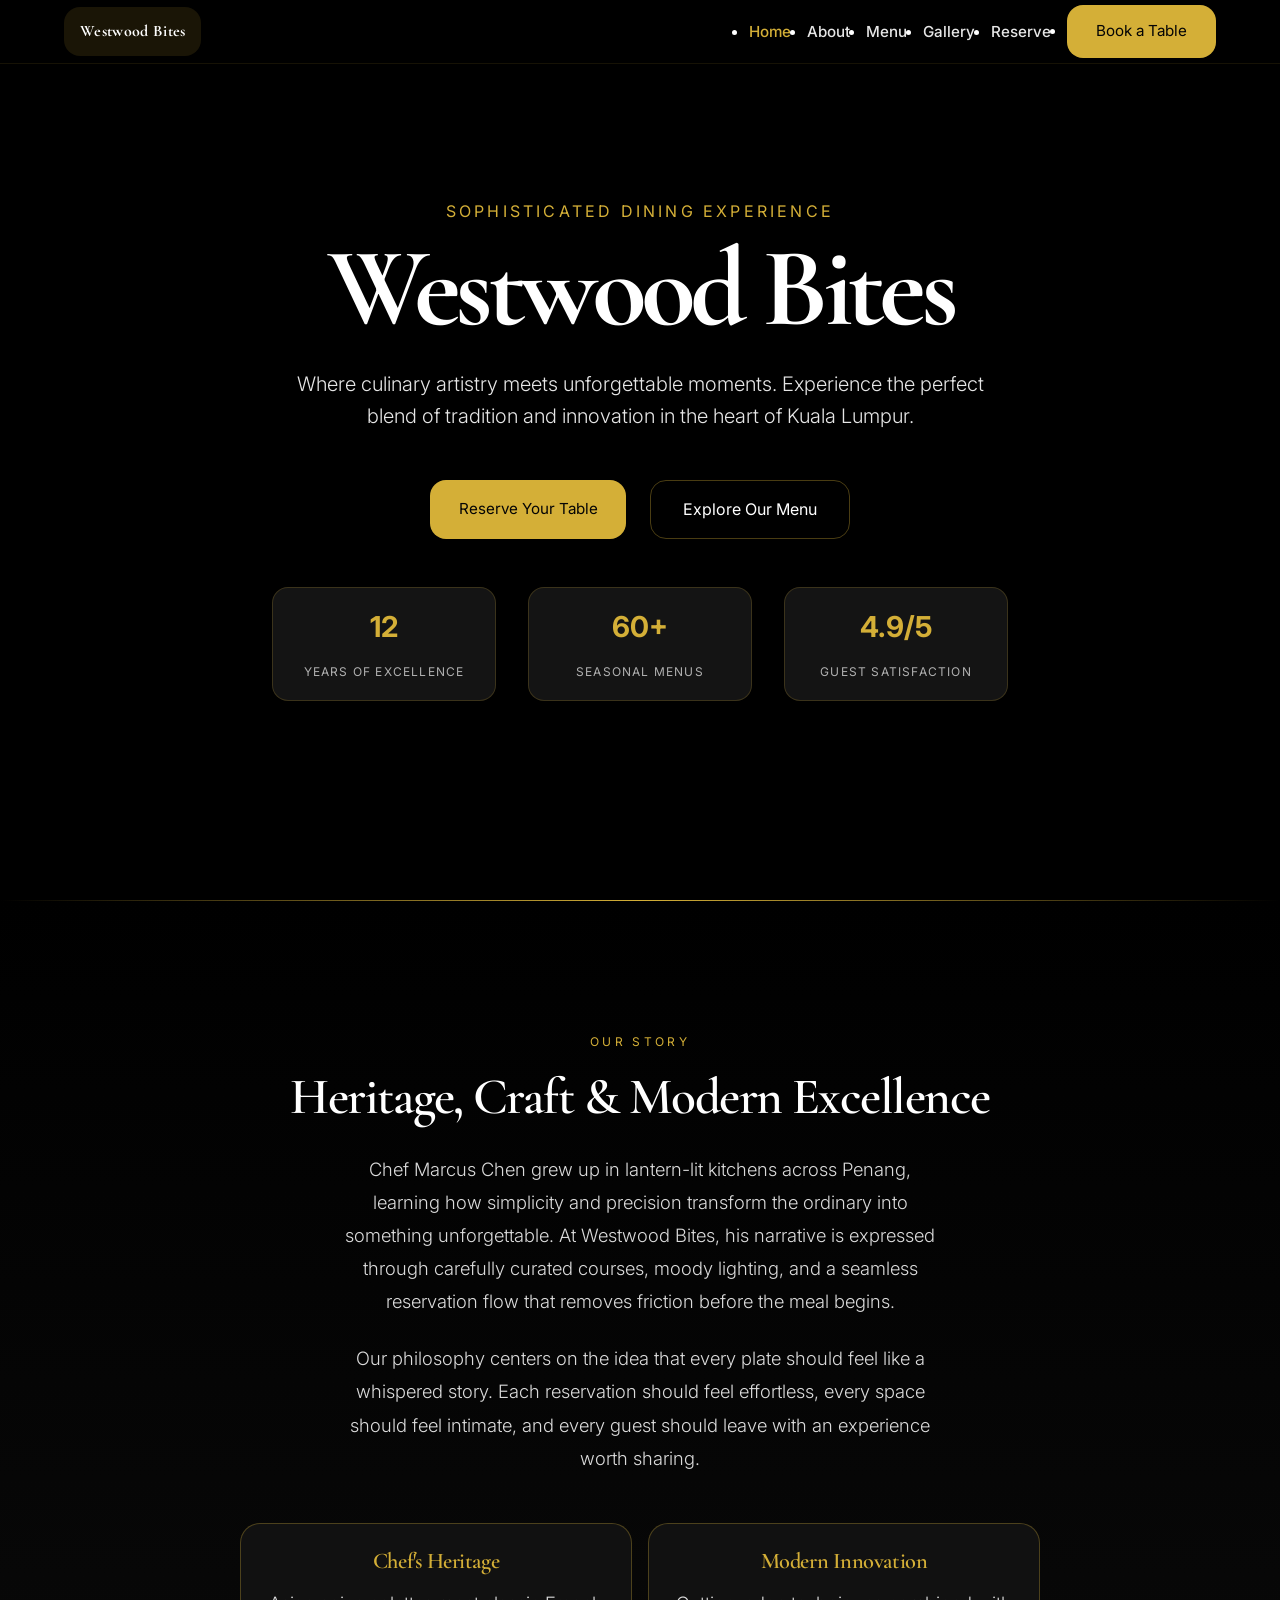
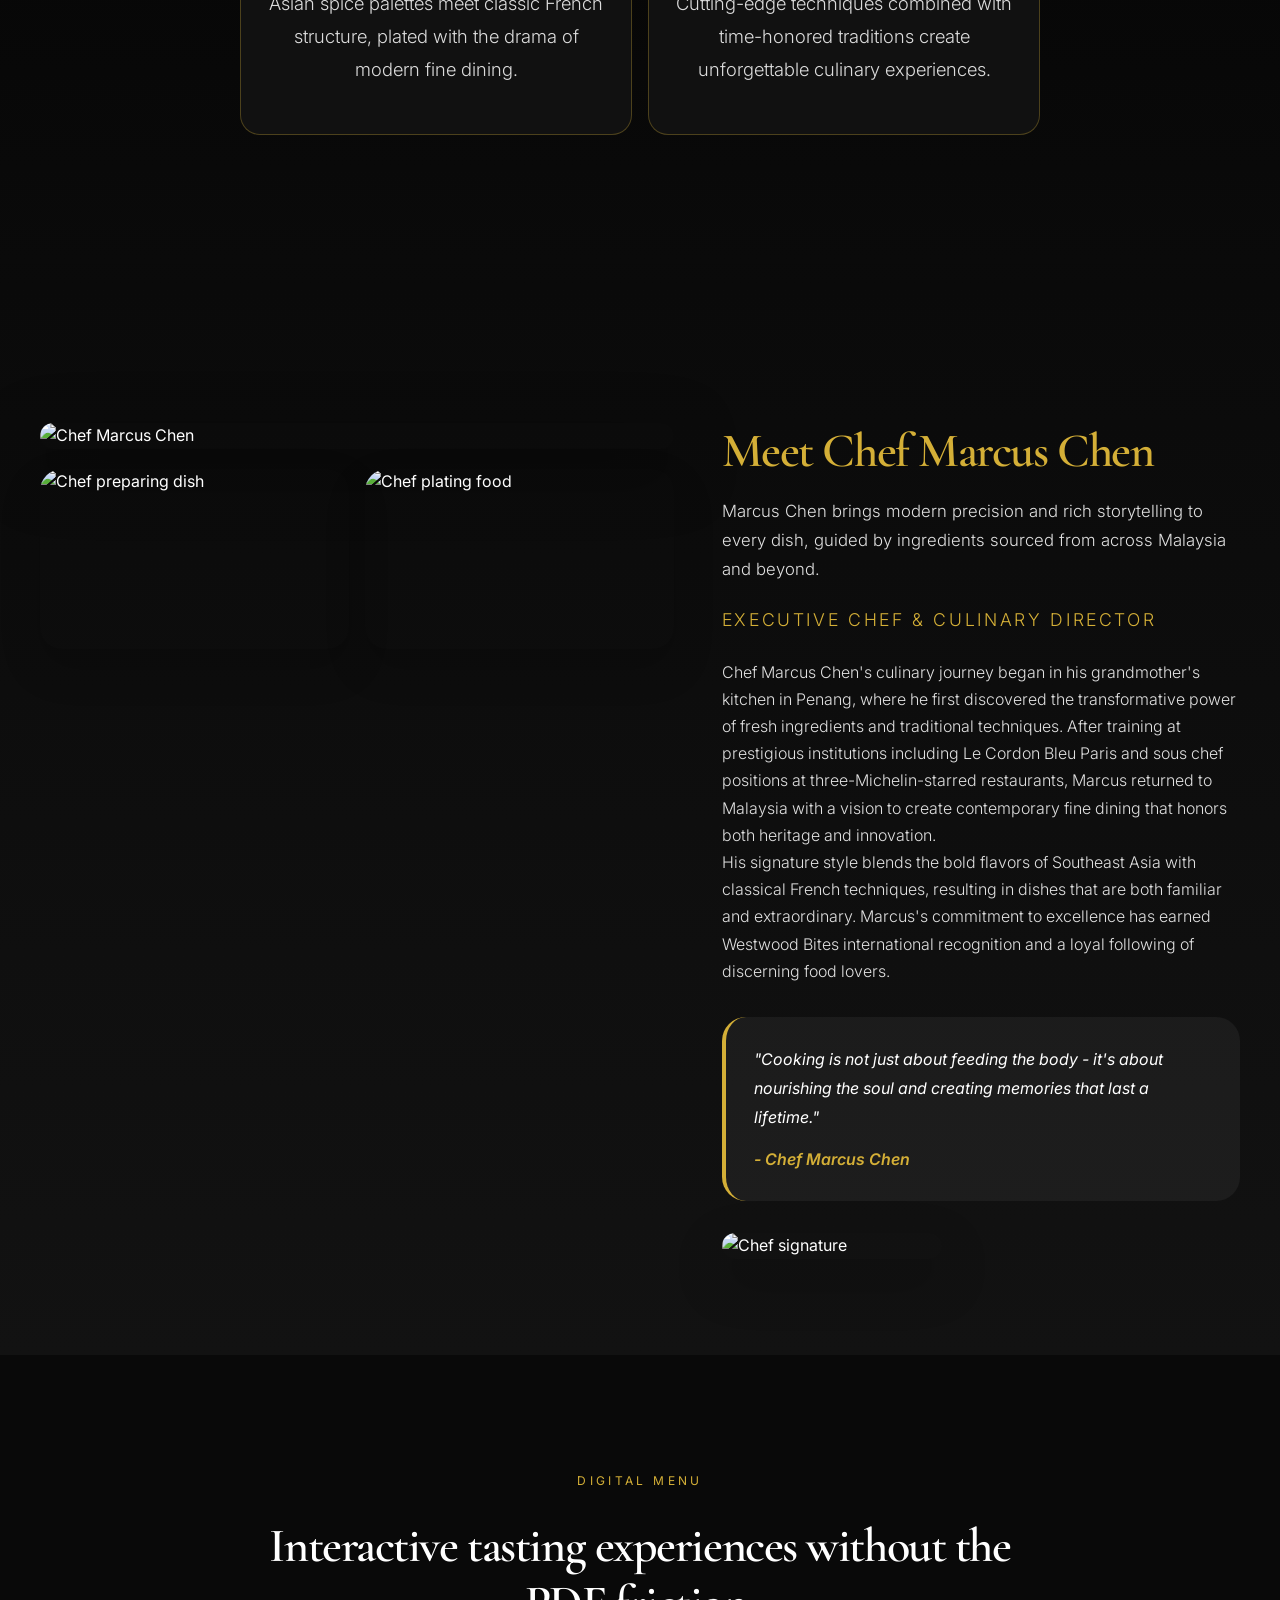
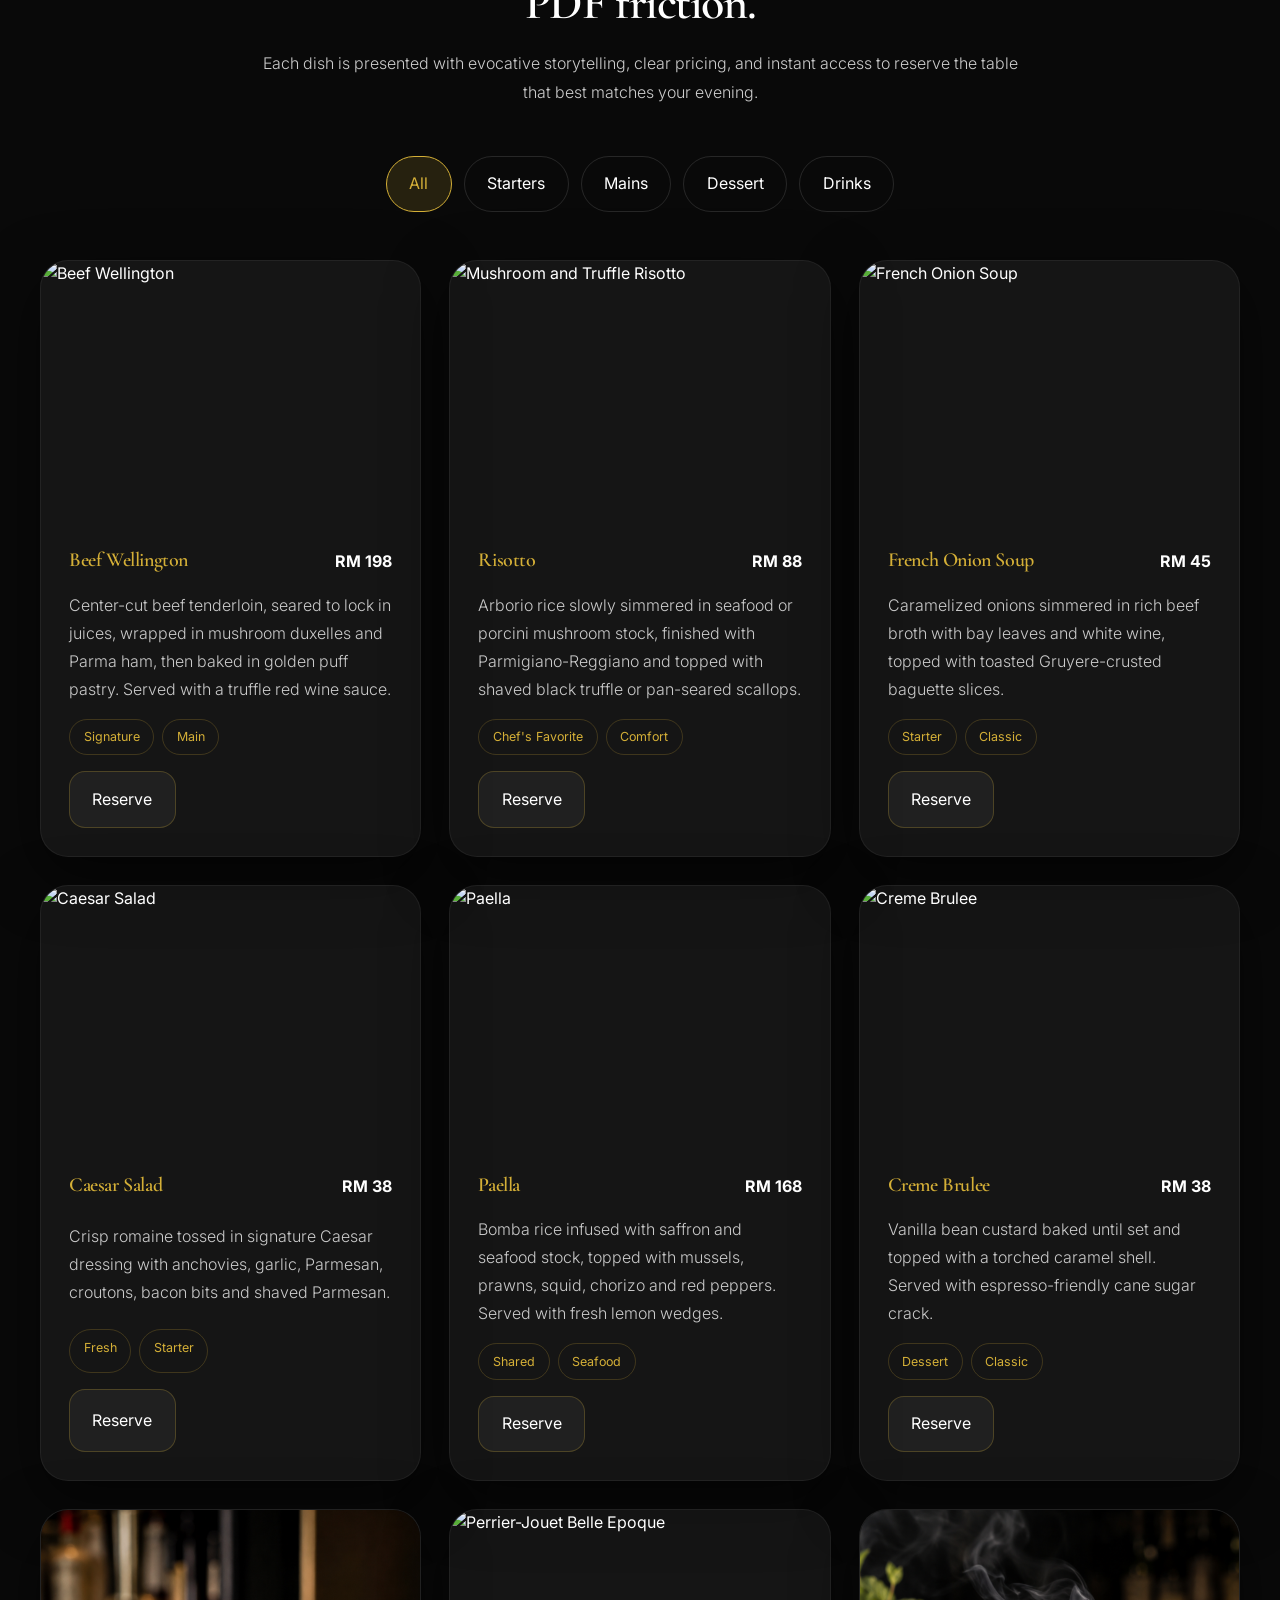
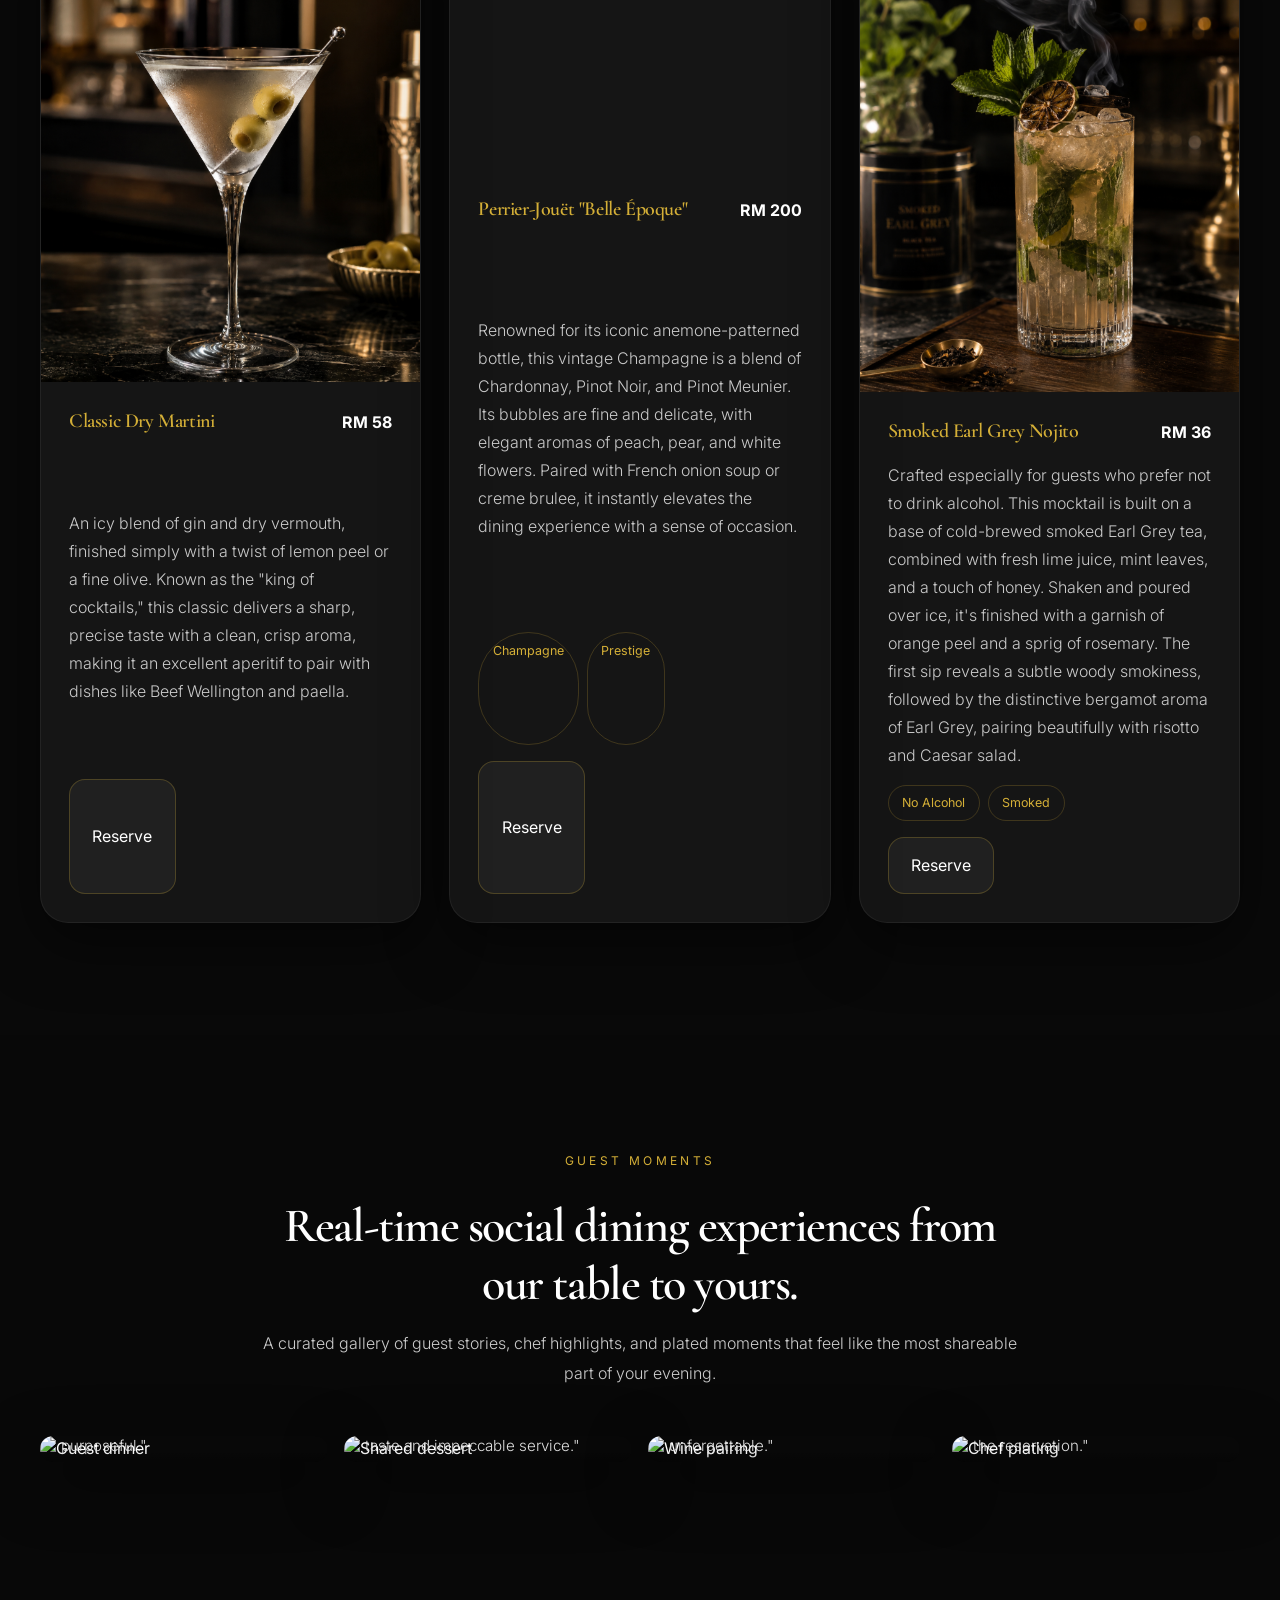
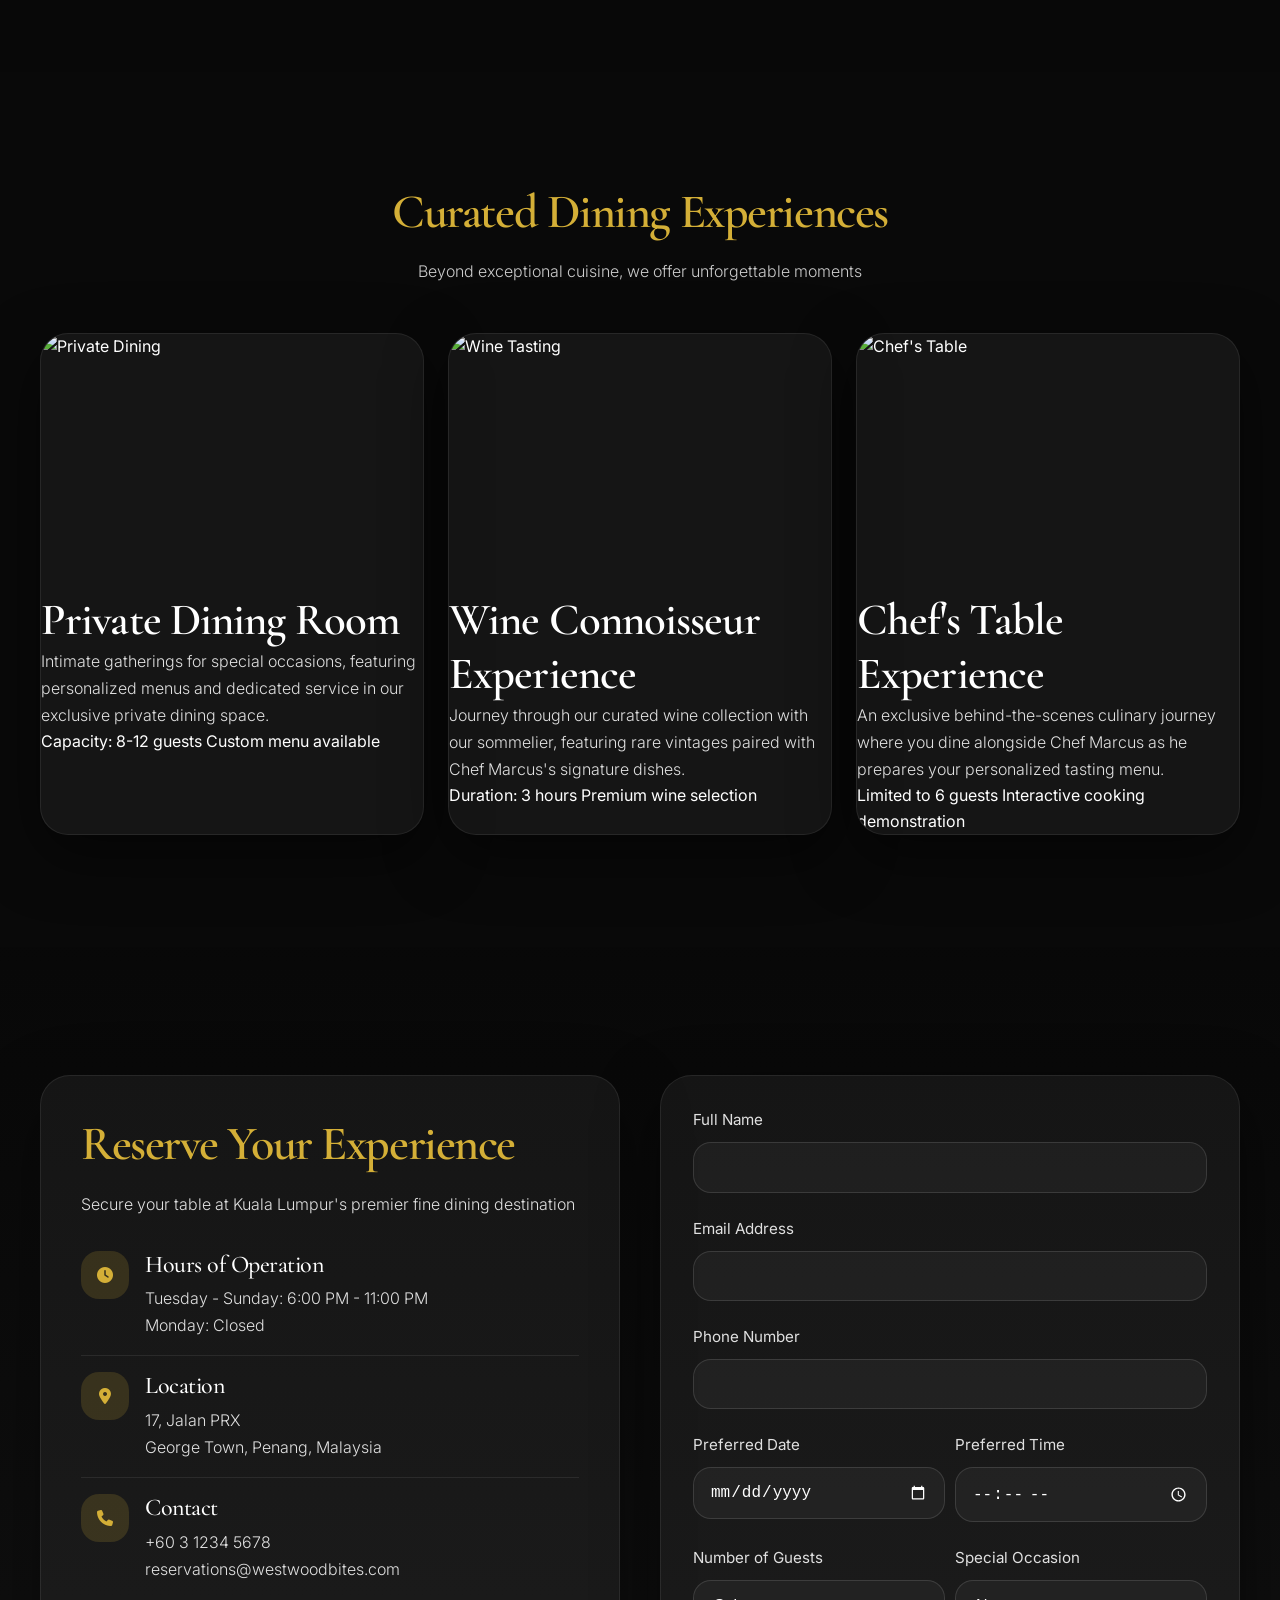
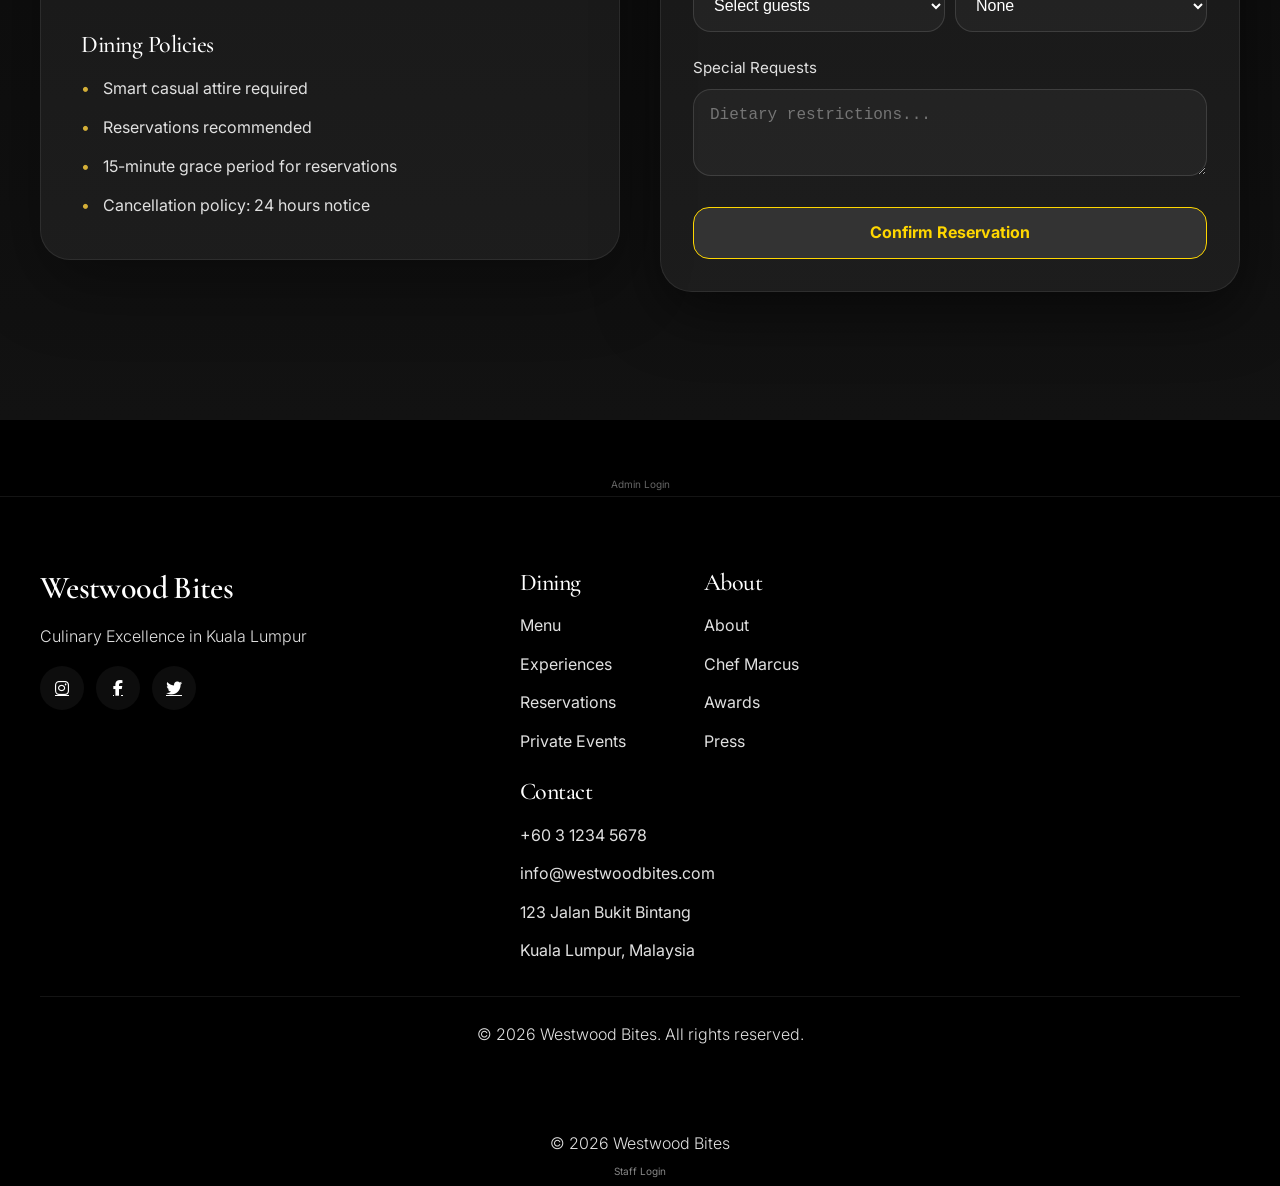
==== index.html @ d0513a45 "Update index.html" ====
<!DOCTYPE html>
<html lang="en">
<head>
    <meta charset="UTF-8">
    <meta name="viewport" content="width=device-width, initial-scale=1.0">
    <title>Westwood Bites | Sophisticated Modern Dining</title>
    <meta name="description" content="An immersive fine dining experience in Kuala Lumpur with a modern digital menu, seamless reservations, and elegant storytelling.">
    <link rel="preconnect" href="https://fonts.googleapis.com">
    <link rel="preconnect" href="https://fonts.gstatic.com" crossorigin>
    <link href="https://fonts.googleapis.com/css2?family=Cormorant+Garamond:wght@400;500;600;700&family=Inter:wght@300;400;500;600;700&display=swap" rel="stylesheet">
    <link rel="stylesheet" href="https://cdnjs.cloudflare.com/ajax/libs/font-awesome/6.4.0/css/all.min.css" integrity="sha512-pQPdA5q2K6fT0pRqFqj+FImQya1t4m40xE3C50nO5Scd42F+jWb1Za3Zk5n6fihcNwd4xUnMjxn2B5Y8N/GXwg==" crossorigin="anonymous" referrerpolicy="no-referrer" />
    <link rel="stylesheet" href="style_modern.css">
</head>
<body>
    <section id="home" class="hero-overlap">
    <div class="hero-background">
        <video autoplay muted loop playsinline preload="metadata" poster="https://images.unsplash.com/photo-1543353071-873f17a7a088?w=1600&auto=format&fit=crop&q=80">
            <source src="https://player.vimeo.com/external/370362195.sd.mp4?s=e90dcaba73c19e0e36f03406b47bbd6ab7a0c4e6&profile_id=165" type="video/mp4">
        </video>
        <div class="hero-gradient-overlay"></div>
    </div>
    
    <nav class="navbar-overlay">
        <div class="nav-container">
            <a href="#home" class="logo" aria-label="Westwood Bites home">
                <span class="logo-text">Westwood Bites</span>
            </a>
            <button class="nav-toggle" aria-label="Toggle navigation">
                <span></span>
                <span></span>
                <span></span>
            </button>
            <ul class="nav-menu">
                <li><a href="#home" class="nav-link active">Home </a></li>
                <li><a href="#about" class="nav-link">About </a></li>
                <li><a href="#menu" class="nav-link">Menu </a></li>
                <li><a href="#gallery" class="nav-link">Gallery </a></li>
                <li><a href="#reservation" class="nav-link">Reserve </a></li>
                <li><a href="#reservation" class="btn btn-cta nav-cta">Book a Table</a></li>
            </ul>
        </div>
    </nav>
    
    <div class="hero-content-overlap">
        <span class="eyebrow">Sophisticated Dining Experience</span>
        <h1 class="hero-title">Westwood Bites</h1>
        <p class="hero-subtitle">Where culinary artistry meets unforgettable moments. Experience the perfect blend of tradition and innovation in the heart of Kuala Lumpur.</p>
        <div class="hero-actions">
            <a href="#reservation" class="btn btn-cta">Reserve Your Table</a>
            <a href="#menu" class="btn btn-secondary">Explore Our Menu</a>
        </div>
        <div class="hero-stats">
            <div class="stat">
                <span class="stat-number">12</span>
                <small class="stat-label">Years of Excellence</small>
            </div>
            <div class="stat">
                <span class="stat-number">60+</span>
                <small class="stat-label">Seasonal Menus</small>
            </div>
            <div class="stat">
                <span class="stat-number">4.9/5</span>
                <small class="stat-label">Guest Satisfaction</small>
            </div>
        </div>
    </div>
</section>

<!-- About Section -->
<section id="about" class="about-section">
    <div class="container about-centered">
        <div class="about-copy">
            <span class="eyebrow">Our Story</span>
            <h2>Heritage, Craft & Modern Excellence</h2>
            <p>Chef Marcus Chen grew up in lantern-lit kitchens across Penang, learning how simplicity and precision transform the ordinary into something unforgettable. At Westwood Bites, his narrative is expressed through carefully curated courses, moody lighting, and a seamless reservation flow that removes friction before the meal begins.</p>
            <p>Our philosophy centers on the idea that every plate should feel like a whispered story. Each reservation should feel effortless, every space should feel intimate, and every guest should leave with an experience worth sharing.</p>
            <div class="about-highlights">
                <div class="highlight-card">
                    <h3>Chef's Heritage</h3>
                    <p>Asian spice palettes meet classic French structure, plated with the drama of modern fine dining.</p>
                </div>
                <div class="highlight-card">
                    <h3>Modern Innovation</h3>
                    <p>Cutting-edge techniques combined with time-honored traditions create unforgettable culinary experiences.</p>
                </div>
            </div>
        </div>
    </div>
</section>

<!-- Chef Section -->
<section id="chef" class="chef">
    <div class="container">
        <div class="chef-content">
            <div class="chef-image">
                <img src="westwood bites_7.png" alt="Chef Marcus Chen">
                <div class="chef-awards">
                    <div class="award">Michelin Star</div>
                    <div class="award">James Beard Nominee</div>
                    <div class="award">Asia's Best Chef 2023</div>
                </div>
                <div class="chef-gallery">
                    <img src="westwood bites_19.png" alt="Chef preparing dish">
                    <img src="westwood bites_18.png" alt="Chef plating food">
                </div>
            </div>
            <div class="chef-text">
                <h2 class="section-title">Meet Chef Marcus Chen</h2>
                <p class="chef-intro">Marcus Chen brings modern precision and rich storytelling to every dish, guided by ingredients sourced from across Malaysia and beyond.</p>
                <p class="chef-title">Executive Chef & Culinary Director</p>
                <p>Chef Marcus Chen's culinary journey began in his grandmother's kitchen in Penang, where he first discovered the transformative power of fresh ingredients and traditional techniques. After training at prestigious institutions including Le Cordon Bleu Paris and sous chef positions at three-Michelin-starred restaurants, Marcus returned to Malaysia with a vision to create contemporary fine dining that honors both heritage and innovation.</p>
                <p>His signature style blends the bold flavors of Southeast Asia with classical French techniques, resulting in dishes that are both familiar and extraordinary. Marcus's commitment to excellence has earned Westwood Bites international recognition and a loyal following of discerning food lovers.</p>

                <div class="chef-quote">
                    <blockquote>"Cooking is not just about feeding the body - it's about nourishing the soul and creating memories that last a lifetime."</blockquote>
                    <cite>- Chef Marcus Chen</cite>
                </div>

                <div class="chef-signature">
                    <img src="westwood bites_10.png" alt="Chef signature">
                </div>
            </div>
        </div>
    </div>
</section>

<!-- Menu Section -->
<section id="menu" class="menu section-dark">
    <div class="container">
        <div class="section-header fade-in-up">
            <span class="eyebrow">Digital menu</span>
            <h2>Interactive tasting experiences without the PDF friction.</h2>
            <p>Each dish is presented with evocative storytelling, clear pricing, and instant access to reserve the table that best matches your evening.</p>
        </div>

        <div class="menu-categories fade-in-up">
            <button class="category-btn active" data-category="all">All</button>
            <button class="category-btn" data-category="starters">Starters</button>
            <button class="category-btn" data-category="mains">Mains</button>
            <button class="category-btn" data-category="dessert">Dessert</button>
            <button class="category-btn" data-category="drinks">Drinks</button>
        </div>

        <div class="menu-grid">
            <article class="menu-item fade-in-up" data-category="mains">
                <div class="menu-media">
                   <img src="westwood bites_1.png" alt="Beef Wellington" loading="lazy">
                </div>
                <div class="menu-copy">
                    <div class="menu-meta">
                        <h3>Beef Wellington</h3>
                        <span class="price">RM 198</span>
                    </div>
                    <p>Center-cut beef tenderloin, seared to lock in juices, wrapped in mushroom duxelles and Parma ham, then baked in golden puff pastry. Served with a truffle red wine sauce.</p>
                    <div class="menu-tags"><span>Signature</span><span>Main</span></div>
                    <button class="btn btn-secondary menu-action" data-dish="Beef Wellington">Reserve</button>
                </div>
            </article>
            <article class="menu-item fade-in-up" data-category="mains">
                <div class="menu-media">
                    <img src="westwood bites_2.png" alt="Mushroom and Truffle Risotto" loading="lazy">
                </div>
                <div class="menu-copy">
                    <div class="menu-meta">
                        <h3>Risotto</h3>
                        <span class="price">RM 88</span>
                    </div>
                    <p>Arborio rice slowly simmered in seafood or porcini mushroom stock, finished with Parmigiano-Reggiano and topped with shaved black truffle or pan-seared scallops.</p>
                    <div class="menu-tags"><span>Chef's Favorite</span><span>Comfort</span></div>
                    <button class="btn btn-secondary menu-action" data-dish="Risotto">Reserve</button>
                </div>
            </article>
            <article class="menu-item fade-in-up" data-category="starters">
                <div class="menu-media">
                    <img src="westwood bites_3.png" alt="French Onion Soup" loading="lazy">
                </div>
                <div class="menu-copy">
                    <div class="menu-meta">
                        <h3>French Onion Soup</h3>
                        <span class="price">RM 45</span>
                    </div>
                    <p>Caramelized onions simmered in rich beef broth with bay leaves and white wine, topped with toasted Gruyere-crusted baguette slices.</p>
                    <div class="menu-tags"><span>Starter</span><span>Classic</span></div>
                    <button class="btn btn-secondary menu-action" data-dish="French Onion Soup">Reserve</button>
                </div>
            </article>
            <article class="menu-item fade-in-up" data-category="starters">
                <div class="menu-media">
                    <img src="westwood bites_4.png" alt="Caesar Salad" loading="lazy">
                </div>
                <div class="menu-copy">
                    <div class="menu-meta">
                        <h3>Caesar Salad</h3>
                        <span class="price">RM 38</span>
                    </div>
                    <p>Crisp romaine tossed in signature Caesar dressing with anchovies, garlic, Parmesan, croutons, bacon bits and shaved Parmesan.</p>
                    <div class="menu-tags"><span>Fresh</span><span>Starter</span></div>
                    <button class="btn btn-secondary menu-action" data-dish="Caesar Salad">Reserve</button>
                </div>
            </article>
            <article class="menu-item fade-in-up" data-category="mains">
                <div class="menu-media">
                    <img src="westwood bites_5.png" alt="Paella" loading="lazy">
                </div>
                <div class="menu-copy">
                    <div class="menu-meta">
                        <h3>Paella</h3>
                        <span class="price">RM 168</span>
                    </div>
                    <p>Bomba rice infused with saffron and seafood stock, topped with mussels, prawns, squid, chorizo and red peppers. Served with fresh lemon wedges.</p>
                    <div class="menu-tags"><span>Shared</span><span>Seafood</span></div>
                    <button class="btn btn-secondary menu-action" data-dish="Paella">Reserve</button>
                </div>
            </article>
            <article class="menu-item fade-in-up" data-category="dessert">
                <div class="menu-media">
                    <img src="westwood bites_6.png" alt="Creme Brulee" loading="lazy">
                </div>
                <div class="menu-copy">
                    <div class="menu-meta">
                        <h3>Creme Brulee</h3>
                        <span class="price">RM 38</span>
                    </div>
                    <p>Vanilla bean custard baked until set and topped with a torched caramel shell. Served with espresso-friendly cane sugar crack.</p>
                    <div class="menu-tags"><span>Dessert</span><span>Classic</span></div>
                    <button class="btn btn-secondary menu-action" data-dish="Creme Brulee">Reserve</button>
                </div>
            </article>
            <article class="menu-item fade-in-up" data-category="drinks">
                <div class="menu-media">
                    <img src="westwood bites_21.png" alt="Classic Dry Martini" loading="lazy">
                </div>
                <div class="menu-copy">
                    <div class="menu-meta">
                        <h3>Classic Dry Martini</h3>
                        <span class="price">RM 58</span>
                    </div>
                    <p>An icy blend of gin and dry vermouth, finished simply with a twist of lemon peel or a fine olive. Known as the "king of cocktails," this classic delivers a sharp, precise taste with a clean, crisp aroma, making it an excellent aperitif to pair with dishes like Beef Wellington and paella.
                    </p>
                    <button class="btn btn-secondary menu-action" data-dish="Classic Dry Martini">Reserve</button>
                </div>
            </article>
            <article class="menu-item fade-in-up" data-category="drinks">
                <div class="menu-media">
                    <img src="westwood bites_22.png" alt="Perrier-Jouet Belle Epoque" loading="lazy">
                </div>
                <div class="menu-copy">
                    <div class="menu-meta">
                        <h3>Perrier-Jou&euml;t &quot;Belle &Eacute;poque&quot;</h3>
                        <span class="price">RM 200</span>
                    </div>
                    <p>Renowned for its iconic anemone-patterned bottle, this vintage Champagne is a blend of Chardonnay, Pinot Noir, and Pinot Meunier. Its bubbles are fine and delicate, with elegant aromas of peach, pear, and white flowers. Paired with French onion soup or creme brulee, it instantly elevates the dining experience with a sense of occasion.
</p>
                    <div class="menu-tags"><span>Champagne</span><span>Prestige</span></div>
                    <button class="btn btn-secondary menu-action" data-dish="Perrier-Jouet Belle Epoque">Reserve</button>
                </div>
            </article>
            <article class="menu-item fade-in-up" data-category="drinks">
                <div class="menu-media">
                    <img src="westwood bites_23.png" alt="Smoked Earl Grey Nojito" loading="lazy">
                </div>
                <div class="menu-copy">
                    <div class="menu-meta">
                        <h3>Smoked Earl Grey Nojito</h3>
                        <span class="price">RM 36</span>
                    </div>
                    <p>Crafted especially for guests who prefer not to drink alcohol. This mocktail is built on a base of cold-brewed smoked Earl Grey tea, combined with fresh lime juice, mint leaves, and a touch of honey. Shaken and poured over ice, it's finished with a garnish of orange peel and a sprig of rosemary. The first sip reveals a subtle woody smokiness, followed by the distinctive bergamot aroma of Earl Grey, pairing beautifully with risotto and Caesar salad.
</p>
                    <div class="menu-tags"><span>No Alcohol</span><span>Smoked</span></div>
                    <button class="btn btn-secondary menu-action" data-dish="Smoked Earl Grey Nojito">Reserve</button>
                </div>
            </article>
        </div>
    </div>
</section>

<!-- Social Gallery Section -->
<section id="gallery" class="gallery section-light">
    <div class="container">
        <div class="section-header fade-in-up">
            <span class="eyebrow">Guest moments</span>
            <h2>Real-time social dining experiences from our table to yours.</h2>
            <p>A curated gallery of guest stories, chef highlights, and plated moments that feel like the most shareable part of your evening.</p>
        </div>
        <div class="gallery-grid">
            <article class="social-card fade-in-up">
                <img src="westwood bites_11.png" alt="Guest dinner" loading="lazy">
                <div class="card-overlay">
                    <span class="platform"><i class="fab fa-instagram"></i> @westwoodmoments</span>
                    <p>"The lobster course was breathtaking - every detail felt purposeful."</p>
                </div>
            </article>
            <article class="social-card fade-in-up">
                <img src="westwood bites_12.png" alt="Shared dessert" loading="lazy">
                <div class="card-overlay">
                    <span class="platform"><i class="fab fa-instagram"></i> @klfoodguide</span>
                    <p>"A perfected evening of elevated taste and impeccable service."</p>
                </div>
            </article>
            <article class="social-card fade-in-up">
                <img src="westwood bites_13.png" alt="Wine pairing" loading="lazy">
                <div class="card-overlay">
                    <span class="platform"><i class="fab fa-instagram"></i> @dineinstyle</span>
                    <p>"Wine pairing by the sommelier made the evening feel unforgettable."</p>
                </div>
            </article>
            <article class="social-card fade-in-up">
                <img src="westwood bites_14.png" alt="Chef plating" loading="lazy">
                <div class="card-overlay">
                    <span class="platform"><i class="fab fa-instagram"></i> @tasteofasia</span>
                    <p>"The presentation alone is worth the reservation."</p>
                </div>
            </article>
        </div>
        <div class="social-ticker fade-in-up">
            <strong>Live feed:</strong> New table reserved in 3 minutes - Chef's Table fully booked this weekend - 5-star review just posted on Instagram
        </div>
    </div>
</section>

<!-- Experiences Section -->
<section id="experiences" class="experiences">
    <div class="container">
        <div class="experiences-header">
            <h2 class="section-title">Curated Dining Experiences</h2>
            <p class="experiences-subtitle">Beyond exceptional cuisine, we offer unforgettable moments</p>
        </div>

        <div class="experiences-grid">
            <div class="experience-card">
                <div class="experience-image">
                    <img src="westwood bites_15.png" alt="Private Dining">
                </div>
                <div class="experience-content">
                    <h3>Private Dining Room</h3>
                    <p>Intimate gatherings for special occasions, featuring personalized menus and dedicated service in our exclusive private dining space.</p>
                    <div class="experience-details">
                        <span>Capacity: 8-12 guests</span>
                        <span>Custom menu available</span>
                    </div>
                </div>
            </div>

            <div class="experience-card">
                <div class="experience-image">
                    <img src="westwood bites_16.png" alt="Wine Tasting">
                </div>
                <div class="experience-content">
                    <h3>Wine Connoisseur Experience</h3>
                    <p>Journey through our curated wine collection with our sommelier, featuring rare vintages paired with Chef Marcus's signature dishes.</p>
                    <div class="experience-details">
                        <span>Duration: 3 hours</span>
                        <span>Premium wine selection</span>
                    </div>
                </div>
            </div>

            <div class="experience-card">
                <div class="experience-image">
                    <img src="westwood bites_17.png" alt="Chef's Table">
                </div>
                <div class="experience-content">
                    <h3>Chef's Table Experience</h3>
                    <p>An exclusive behind-the-scenes culinary journey where you dine alongside Chef Marcus as he prepares your personalized tasting menu.</p>
                    <div class="experience-details">
                        <span>Limited to 6 guests</span>
                        <span>Interactive cooking demonstration</span>
                    </div>
                </div>
            </div>
        </div>
    </div>
</section>

<!-- Reservation Section -->
<section id="reservation" class="reservation">
    <div class="container">
        <div class="reservation-content">
            <div class="reservation-info">
                <h2 class="section-title">Reserve Your Experience</h2>
                <p class="reservation-subtitle">Secure your table at Kuala Lumpur's premier fine dining destination</p>

                <div class="reservation-details">
                    <div class="detail">
                        <i class="fas fa-clock"></i>
                        <div>
                            <h4>Hours of Operation</h4>
                            <p>Tuesday - Sunday: 6:00 PM - 11:00 PM</p>
                            <p>Monday: Closed</p>
                        </div>
                    </div>
                    <div class="detail">
                        <i class="fas fa-map-marker-alt"></i>
                        <div>
                            <h4>Location</h4>
                            <p>17, Jalan PRX <br>George Town, Penang, Malaysia</p>
                        </div>
                    </div>
                    <div class="detail">
                        <i class="fas fa-phone"></i>
                        <div>
                            <h4>Contact</h4>
                            <p>+60 3 1234 5678</p>
                            <p>reservations@westwoodbites.com</p>
                        </div>
                    </div>
                </div>

                <div class="reservation-policies">
                    <h4>Dining Policies</h4>
                    <ul>
                        <li>Smart casual attire required</li>
                        <li>Reservations recommended</li>
                        <li>15-minute grace period for reservations</li>
                        <li>Cancellation policy: 24 hours notice</li>
                    </ul>
                </div>
            </div>

            <div class="reservation-form">
                <form action="https://formspree.io/f/xykongqq" method="POST">
                    
                    <div class="form-group">
                        <label>Full Name</label>
                        <input type="text" name="Customer Name" required>
                    </div>

                    <div class="form-group">
                        <label>Email Address</label>
                        <input type="email" name="_replyto" required>
                    </div>

                    <div class="form-group">
                        <label>Phone Number</label>
                        <input type="tel" name="Phone Number" required>
                    </div>

                    <div class="form-row" style="display: flex; gap: 10px;">
                        <div class="form-group" style="flex: 1;">
                            <label>Preferred Date</label>
                            <input type="date" name="Date" required>
                        </div>
                        <div class="form-group" style="flex: 1;">
                            <label>Preferred Time</label>
                            <input type="time" name="Time" required>
                        </div>
                    </div>

                    <div class="form-row" style="display: flex; gap: 10px;">
                        <div class="form-group" style="flex: 1;">
                            <label>Number of Guests</label>
                            <select name="Total Guests" required>
                                <option value="">Select guests</option>
                                <option value="1">1 Guest</option>
                                <option value="2">2 Guests</option>
                                <option value="4">4 Guests</option>
                                <option value="6+">6+ Guests</option>
                            </select>
                        </div>
                        <div class="form-group" style="flex: 1;">
                            <label>Special Occasion</label>
                            <select name="Occasion">
                                <option value="None">None</option>
                                <option value="Birthday">Birthday</option>
                                <option value="Anniversary">Anniversary</option>
                                <option value="Business">Business Dinner</option>
                            </select>
                        </div>
                    </div>

                    <div class="form-group">
                        <label>Special Requests</label>
                        <textarea name="Special Requests" rows="3" placeholder="Dietary restrictions..."></textarea>
                    </div>

                    <button type="submit" class="btn btn-primary btn-full" style="width: 100%; padding: 12px; background: #333; color: gold; cursor: pointer; border: 1px solid gold; font-weight: bold;">
                        Confirm Reservation
                    </button>
                </form>
            </div>
        </div>
    </div>
</section>

<footer style="margin-top: 50px; text-align: center;">
    <a href="admin.php" style="color: #666; text-decoration: none; font-size: 10px;">Admin Login</a>
</footer>
<!-- Footer -->
<footer class="footer">
    <div class="container">
        <div class="footer-content">
            <div class="footer-brand">
                <h3>Westwood Bites</h3>
                <p>Culinary Excellence in Kuala Lumpur</p>
                <div class="social-links">
                    <a href="#" class="social-link"><i class="fab fa-instagram"></i></a>
                    <a href="#" class="social-link"><i class="fab fa-facebook-f"></i></a>
                    <a href="#" class="social-link"><i class="fab fa-twitter"></i></a>
                </div>
            </div>

            <div class="footer-links">
                <div class="footer-column">
                    <h4>Dining</h4>
                    <ul>
                        <li><a href="#menu">Menu</a></li>
                        <li><a href="#experiences">Experiences</a></li>
                        <li><a href="#reservation">Reservations</a></li>
                        <li><a href="#">Private Events</a></li>
                    </ul>
                </div>
                <div class="footer-column">
                    <h4>About</h4>
                    <ul>
                        <li><a href="#about">About</a></li>
                        <li><a href="#chef">Chef Marcus</a></li>
                        <li><a href="#">Awards</a></li>
                        <li><a href="#">Press</a></li>
                    </ul>
                </div>
                <div class="footer-column">
                    <h4>Contact</h4>
                    <ul>
                        <li><a href="tel:+60312345678">+60 3 1234 5678</a></li>
                        <li><a href="mailto:info@westwoodbites.com">info@westwoodbites.com</a></li>
                        <li>123 Jalan Bukit Bintang</li>
                        <li>Kuala Lumpur, Malaysia</li>
                    </ul>
                </div>
            </div>
        </div>

        <div class="footer-bottom">
            <p>&copy; 2026 Westwood Bites. All rights reserved.</p>
        </div>
    </div>
</footer>

<footer style="margin-top: 50px; text-align: center;">
<p>&copy; 2026 Westwood Bites</p>
<a href="admin.php" style="color: #888; text-decoration: none; font-size: 10px;">Staff Login</a>
</footer>
<script src="app_modern.js"></script>
</body>
</html>
---- style_modern.css ----
/* Immersive Black & Gold Restaurant Experience */
:root {
    color-scheme: dark;
    --bg: #000000;
    --surface: rgba(0, 0, 0, 0.95);
    --panel: rgba(0, 0, 0, 0.08);
    --border: rgba(212, 175, 55, 0.15);
    --accent: #d4af37;
    --accent-soft: rgba(212, 175, 55, 0.1);
    --text: #ffffff;
    --muted: #cccccc;
    --shadow: 0 20px 60px rgba(0, 0, 0, 0.5);
    --radius: 16px;
    --bg-primary: #000000;
    --bg-secondary: #0a0a0a;
    --bg-accent: #1a1a1a;
    --text-primary: #ffffff;
    --text-secondary: #e0e0e0;
    --text-muted: #aaaaaa;
    --accent-gold: #d4af37;
    --accent-gold-light: #f4e87c;
    --accent-gold-dark: #b8941f;
    --border-color: rgba(212, 175, 55, 0.2);
    --glass-bg: rgba(0, 0, 0, 0.05);
    --glass-border: rgba(212, 175, 55, 0.1);
    --shadow-soft: 0 4px 20px rgba(0, 0, 0, 0.2);
    --shadow-medium: 0 8px 32px rgba(0, 0, 0, 0.3);
    --shadow-strong: 0 16px 64px rgba(0, 0, 0, 0.5);
    --radius-small: 8px;
    --radius-medium: 12px;
    --radius-large: 16px;
    --transition-fast: 0.2s ease;
    --transition-normal: 0.3s ease;
    --transition-slow: 0.5s ease;
}
* {
    margin: 0;
    padding: 0;
    box-sizing: border-box;
}
html {
    scroll-behavior: smooth;
    scroll-padding-top: 120px;
}
body {
    min-height: 100vh;
    font-family: 'Inter', sans-serif;
    background: #000000;
    color: var(--text);
    overflow-x: hidden;
    opacity: 0;
    transition: opacity 0.8s ease;
    -webkit-font-smoothing: antialiased;
    -moz-osx-font-smoothing: grayscale;
    line-height: 1.6;
}
img, video {
    max-width: 100%;
    display: block;
}
a {
    color: inherit;
}
button, .btn {
    border: none;
    font: inherit;
}
.container {
    width: min(1200px, calc(100% - 2rem));
    margin: 0 auto;
}
.eyebrow {
    display: inline-block;
    text-transform: uppercase;
    letter-spacing: 0.28em;
    font-size: 0.75rem;
    color: var(--accent);
    margin-bottom: 1rem;
}

/* ===== LUXURIOUS TYPOGRAPHY ===== */
h1, h2, h3, h4, h5, h6 {
    font-family: 'Cormorant Garamond', serif;
    font-weight: 400;
    line-height: 1.2;
    color: var(--text-primary);
    letter-spacing: -0.02em;
}

h1 {
    font-size: clamp(4rem, 8vw, 6.5rem);
    font-weight: 700;
    letter-spacing: -0.04em;
    text-shadow: 0 4px 30px rgba(0, 0, 0, 0.8);
}

h2 {
    font-size: clamp(2.8rem, 5vw, 4.2rem);
    font-weight: 600;
    letter-spacing: -0.03em;
    margin-bottom: 1.5rem;
}

h3 {
    font-size: clamp(2rem, 3.5vw, 2.8rem);
    font-weight: 600;
    letter-spacing: -0.02em;
}

p {
    font-family: 'Inter', sans-serif;
    font-weight: 300;
    line-height: 1.7;
    color: var(--text-secondary);
    font-size: 1.1rem;
}

h4 {
    font-size: 1.5rem;
    font-weight: 500;
}

h5 {
    font-size: 1.25rem;
    font-weight: 500;
}

h6 {
    font-size: 1.125rem;
    font-weight: 500;
}

p {
    font-size: 1rem;
    line-height: 1.7;
    color: var(--text-secondary);
}
.btn {
    display: inline-flex;
    align-items: center;
    justify-content: center;
    gap: 0.5rem;
    padding: 1rem 2rem;
    border-radius: var(--radius-large);
    cursor: pointer;
    transition: transform 0.25s ease, background 0.25s ease, box-shadow 0.25s ease;
    text-decoration: none;
}
.btn:hover {
    transform: translateY(-2px);
}
.btn-primary {
    background: var(--accent);
    color: #050505;
}
.btn-secondary {
    background: transparent;
    color: var(--text);
    border: 1px solid rgba(212,175,55,0.35);
}
.btn-cta {
    padding: 0.9rem 1.8rem;
    font-size: 0.95rem;
    background: var(--accent);
    color: #050505;
}
.btn-full {
    width: 100%;
}
.navbar {
    position: fixed;
    inset: 0 auto auto 0;
    z-index: 999;
    width: 100%;
    background: rgba(10, 10, 10, 0.82);
    backdrop-filter: blur(18px);
    border-bottom: 1px solid rgba(255,255,255,0.06);
    display: none;
    
    /* 👇 加上这两行，确保滚动时出来的导航栏也和刚才一样矮 */
    height: 60px; 
    line-height: 60px; 
}

.navbar-overlay {
    position: absolute;
    top: 0;
    left: 0;
    width: 100%;
    z-index: 1000;
    background: transparent;
    /* 强制缩短上下内边距 */
    padding: 0.3rem 0 !important; 
}

.nav-container {
    display: flex;
    align-items: center;
    justify-content: space-between;
    gap: 1rem;
    /* 强制限制最小高度 */
    min-height: 50px !important; 
    padding: 0 1.5rem;
}
.logo {
    display: inline-flex;
    align-items: center;
    justify-content: center;
    padding: 0.75rem 1rem;
    text-decoration: none;
    border-radius: 16px;
    background: rgba(212,175,55,0.12);
    transition: background 0.25s ease, transform 0.25s ease;
}
.logo:hover {
    background: rgba(212,175,55,0.22);
    transform: translateY(-1px);
}
.logo-text {
    font-family: 'Cormorant Garamond', serif;
    font-size: 1rem;
    font-weight: 700;
    color: var(--text);
    letter-spacing: 0.02em;
}
.nav-menu {
    display: flex;
    flex-wrap: wrap;
    align-items: center;
    gap: 1rem;
}
.nav-link {
    color: var(--text);
    text-decoration: none;
    font-size: 0.95rem;
    font-weight: 500;
    opacity: 0.9;
    transition: color 0.25s ease, opacity 0.25s ease;
}
.nav-link:hover,
.nav-link.active {
    color: var(--accent);
    opacity: 1;
}
.nav-toggle {
    display: none;
    width: 2rem;
    height: 2rem;
    flex-direction: column;
    justify-content: space-between;
    align-items: center;
    background: transparent;
    border: none;
}
.nav-toggle span {
    width: 100%;
    height: 3px;
    background: var(--text);
    border-radius: 999px;
    transition: transform 0.25s ease, opacity 0.25s ease;
}
.hero {
    min-height: 100vh;
    position: relative;
    display: grid;
    place-items: center;
    padding-top: 76px;
}

/* HERO IMMERSIVE EXPERIENCE */
.hero-overlap {
    position: relative;
    min-height: 100vh;
    padding-top: 0;
    overflow: hidden;
}

.hero-background {
    position: absolute;
    top: 0;
    left: 0;
    width: 100%;
    height: 100vh;
    overflow: hidden;
    z-index: 0;
}

.hero-background video {
    width: 100%;
    height: 100%;
    object-fit: cover;
    filter: saturate(0.9) contrast(1.1) brightness(0.8);
}

.hero-gradient-overlay {
    position: absolute;
    top: 0;
    left: 0;
    width: 100%;
    height: 100%;
    background: linear-gradient(180deg,
        rgba(0, 0, 0, 0.3) 0%,
        rgba(0, 0, 0, 0.5) 50%,
        rgba(0, 0, 0, 0.8) 80%,
        rgba(0, 0, 0, 0.95) 100%);
    mix-blend-mode: multiply;
    z-index: 1;
}

.navbar-overlay {
    position: fixed;
    top: 0;
    left: 0;
    width: 100%;
    z-index: 1000;
    background: rgba(0, 0, 0, 0.8);
    backdrop-filter: blur(20px);
    border-bottom: 1px solid rgba(212, 175, 55, 0.1);
    padding: 1.5rem 0;
    transition: all 0.3s ease;
}

.navbar-overlay.scrolled {
    background: rgba(0, 0, 0, 0.95);
    backdrop-filter: blur(30px);
}

.navbar-overlay .nav-container {
    display: flex;
    justify-content: space-between;
    align-items: center;
    width: min(1200px, calc(100% - 2rem));
    margin: 0 auto;
}

.navbar-overlay .logo {
    font-family: 'Cormorant Garamond', serif;
    font-size: 1.8rem;
    font-weight: 700;
    letter-spacing: 0.05em;
    color: var(--text);
    text-decoration: none;
    z-index: 1001;
}

.hero-content-overlap {
    position: absolute;
    top: 50%;
    left: 50%;
    transform: translate(-50%, -50%);
    z-index: 2;
    text-align: center;
    width: 100%;
    max-width: 800px;
    padding: 2rem;
}

.hero-title {
    font-family: 'Cormorant Garamond', serif;
    font-size: clamp(5rem, 10vw, 7rem);
    font-weight: 700;
    line-height: 0.85;
    margin-bottom: 2rem;
    letter-spacing: -0.05em;
    color: #ffffff;
    text-shadow: 0 6px 40px rgba(0, 0, 0, 0.9);
    animation: fadeInUp 1.2s ease-out;
}

.hero-content-overlap .eyebrow {
    text-shadow: 0 2px 15px rgba(0, 0, 0, 0.8);
    display: inline-block;
    font-size: 1rem;
    letter-spacing: 0.2em;
    text-transform: uppercase;
    margin-bottom: 1rem;
    animation: fadeInUp 0.8s ease-out;
}

.hero-content-overlap .hero-subtitle {
    color: rgba(255, 255, 255, 0.9);
    font-size: 1.25rem;
    margin-bottom: 3rem;
    max-width: 700px;
    margin-inline: auto;
    line-height: 1.6;
    text-shadow: 0 3px 20px rgba(0, 0, 0, 0.7);
    font-weight: 300;
    animation: fadeInUp 1s ease-out 0.2s both;
}

.hero-content-overlap .hero-actions {
    display: flex;
    justify-content: center;
    flex-wrap: wrap;
    gap: 1.5rem;
    margin-bottom: 3rem;
    animation: fadeInUp 1s ease-out 0.4s both;
}

.hero-content-overlap .hero-stats {
    display: grid;
    grid-template-columns: repeat(3, minmax(140px, 1fr));
    gap: 2rem;
    margin-top: 2rem;
    animation: fadeInUp 1s ease-out 0.6s both;
}

.stat {
    background: rgba(255, 255, 255, 0.08);
    border: 1px solid rgba(212, 175, 55, 0.2);
    border-radius: 16px;
    padding: 1rem 1.25rem;
    transition: all 0.3s ease;
}

.stat:hover {
    background: rgba(255, 255, 255, 0.12);
    border-color: rgba(212, 175, 55, 0.4);
    transform: translateY(-2px);
}

.stat-number {
    display: block;
    font-size: 1.8rem;
    font-weight: 700;
    color: var(--accent);
    margin-bottom: 0.5rem;
}

.stat-label {
    font-size: 0.75rem;
    text-transform: uppercase;
    letter-spacing: 0.1em;
    color: rgba(242, 242, 242, 0.7);
}

.about-centered {
    max-width: 800px;
    margin: 0 auto;
    text-align: center;
}

.about-copy h2 {
    font-family: 'Cormorant Garamond', serif;
    font-size: clamp(3rem, 5vw, 4rem);
    margin-bottom: 2rem;
    color: var(--text-primary);
}

.about-copy p {
    font-family: 'Inter', sans-serif;
    font-weight: 300;
    line-height: 1.8;
    color: var(--text-secondary);
    font-size: 1.15rem;
    margin-bottom: 2rem;
    max-width: 600px;
    margin-left: auto;
    margin-right: auto;
}

.about-highlights {
    display: grid;
    grid-template-columns: repeat(auto-fit, minmax(280px, 1fr));
    gap: 2rem;
    margin-top: 3rem;
}

.highlight-card {
    background: #111111;
    border: 1px solid rgba(212, 175, 55, 0.3);
    border-radius: 16px;
    padding: 2rem;
    transition: all 0.3s ease;
}

.highlight-card:hover {
    background: rgba(212, 175, 55, 0.12);
    border-color: rgba(212, 175, 55, 0.45);
    transform: translateY(-5px);
}

.highlight-card h3 {
    color: var(--accent);
    margin-bottom: 1rem;
    font-size: 1.4rem;
}
.selector {
    display: block;
    font-size: 1.6rem;
    font-weight: 700;
    color: var(--accent);
}
.metric small {
    display: block;
    margin-top: 0.5rem;
    color: var(--muted);
    font-size: 0.85rem;
}
.section-bg,
.section-dark,
.section-light {
    padding: 7rem 0;
}
.section-bg {
    background: linear-gradient(180deg, rgba(255,255,255,0.03), transparent 80%);
}
.section-dark {
    background: #090909;
}
.section-light {
    background: rgba(255,255,255,0.03);
}

/* About Section */
.about-section {
    padding: 8rem 0;
    background: linear-gradient(180deg, rgba(0,0,0,0.98), rgba(10,10,10,1));
    position: relative;
}

.about-section::before {
    content: '';
    position: absolute;
    top: 0;
    left: 0;
    right: 0;
    height: 1px;
    background: linear-gradient(90deg, transparent, var(--accent), transparent);
}

.about-section,
.chef,
.reservation,
.menu {
    scroll-margin-top: 120px;
}

.section-header {
    max-width: 760px;
    margin: 0 auto 3rem;
    text-align: center;
}
.section-header h2 {
    font-family: 'Cormorant Garamond', serif;
    font-size: clamp(2rem, 4vw, 3rem);
    margin: 0.75rem 0 1rem;
}
.section-header p {
    color: var(--muted);
    line-height: 1.85;
}
.section-title {
    font-family: 'Cormorant Garamond', serif;
    font-size: clamp(2rem, 4vw, 3rem);
    color: var(--accent);
    margin-bottom: 1rem;
}
.chef {
    padding: 10rem 0 6rem 0;
    background: linear-gradient(180deg, rgba(10,10,10,0.98), rgba(18,18,18,1));
}
.chef-content {
    display: grid;
    grid-template-columns: minmax(320px, 1.1fr) minmax(320px, 0.9fr);
    gap: 3rem;
    align-items: start;
}
.chef-image {
    position: relative;
    display: grid;
    gap: 1.25rem;
}
.chef-image img {
    width: 100%;
    height: auto;
    border-radius: 32px;
    box-shadow: var(--shadow);
    object-fit: cover;
}
.chef-gallery {
    display: grid;
    grid-template-columns: repeat(2, minmax(0, 1fr));
    gap: 1rem;
}
.chef-gallery img {
    width: 100%;
    height: 180px;
    object-fit: cover;
    border-radius: 22px;
    box-shadow: 0 18px 40px rgba(0,0,0,0.18);
}
.chef-awards {
    position: absolute;
    bottom: -24px;
    left: 50%;
    transform: translateX(-50%);
    display: flex;
    gap: 0.75rem;
    flex-wrap: wrap;
}
.chef-image > .chef-awards {
    display: none;
}
.award {
    background: var(--accent);
    color: #050505;
    padding: 0.65rem 1rem;
    border-radius: 999px;
    font-size: 0.85rem;
    font-weight: 700;
    box-shadow: 0 10px 30px rgba(0,0,0,0.2);
}
.chef-title {
    color: var(--accent);
    font-size: 1.1rem;
    margin-bottom: 1.5rem;
    text-transform: uppercase;
    letter-spacing: 0.15em;
}
.chef-intro {
    color: var(--text-secondary);
    margin-bottom: 1.25rem;
    font-size: 1.05rem;
    line-height: 1.75;
}
.chef-quote {
    background: rgba(255,255,255,0.05);
    border-left: 4px solid var(--accent);
    border-radius: 24px;
    padding: 1.75rem;
    margin: 2rem 0;
}
.chef-quote blockquote {
    font-style: italic;
    color: var(--text);
    margin: 0 0 1rem;
    line-height: 1.8;
}
.chef-quote cite {
    color: var(--accent);
    font-weight: 600;
}
.chef-signature {
    display: flex;
    align-items: center;
    gap: 1rem;
    flex-wrap: wrap;
}
.chef-signature img {
    width: 220px;
    max-width: 100%;
    border-radius: 16px;
    box-shadow: 0 20px 50px rgba(0,0,0,0.25);
}
.chef-signature .chef-awards {
    position: static;
    transform: none;
    display: flex;
    flex: 1 1 240px;
}
.experiences {
    padding: 7rem 0;
    background: #090909;
}
.experiences-header {
    text-align: center;
    margin-bottom: 3rem;
}
.experiences-subtitle {
    color: var(--muted);
    margin-top: 0.75rem;
}
.reservation {
    padding: 8rem 0;
    background: linear-gradient(180deg, rgba(8,8,8,0.98), rgba(18,18,18,1));
}
.reservation-content {
    display: grid;
    grid-template-columns: 1fr 1fr;
    gap: 2.5rem;
    align-items: start;
}
.reservation-info,
.reservation-form {
    background: rgba(255,255,255,0.05);
    border: 1px solid rgba(255,255,255,0.08);
    border-radius: 30px;
    padding: 2.5rem;
    box-shadow: 0 24px 70px rgba(0,0,0,0.35);
}
.reservation-copy {
    max-width: 100%;
}
.reservation-copy h2 {
    margin-bottom: 1rem;
}
.reservation-subtitle {
    color: var(--text-secondary);
    line-height: 1.8;
    margin-bottom: 2rem;
    max-width: 560px;
}
.reservation-details {
    display: grid;
    gap: 1rem;
    margin-top: 2rem;
}
.detail {
    display: grid;
    grid-template-columns: 48px 1fr;
    gap: 1rem;
    align-items: flex-start;
    padding-bottom: 1rem;
    border-bottom: 1px solid rgba(255,255,255,0.08);
}
.detail:last-child {
    border-bottom: none;
}
.detail i {
    display: inline-flex;
    align-items: center;
    justify-content: center;
    width: 48px;
    height: 48px;
    border-radius: 18px;
    background: rgba(212,175,55,0.17);
    color: var(--accent);
    font-size: 1rem;
}
.detail h4 {
    margin-bottom: 0.35rem;
}
.detail p {
    margin: 0;
    color: var(--text-secondary);
}
.reservation-policies {
    margin-top: 2rem;
}
.reservation-policies h4 {
    margin-bottom: 1rem;
}
.reservation-policies ul {
    list-style: none;
    padding: 0;
    margin: 0;
    display: grid;
    gap: 0.85rem;
}
.reservation-policies li {
    color: var(--text-secondary);
    padding-left: 1.35rem;
    position: relative;
}
.reservation-policies li::before {
    content: "\2022";
    position: absolute;
    left: 0;
    top: 0;
    color: var(--accent);
}
.reservation-form {
    min-width: 0;
}
.form-group {
    margin-bottom: 1.5rem;
}
.form-group label {
    display: block;
    margin-bottom: 0.6rem;
    color: var(--text-secondary);
    font-size: 0.95rem;
}
.form-group input,
.form-group select,
.form-group textarea {
    width: 100%;
    padding: 0.95rem 1rem;
    border-radius: 18px;
    border: 1px solid rgba(255,255,255,0.12);
    background: rgba(255,255,255,0.04);
    color: var(--text);
    font-size: 1rem;
    outline: none;
    color-scheme: dark;
}
.form-group select option {
    background: var(--bg-secondary);
    color: var(--text);
}
.form-group select option:checked,
.form-group select option:hover {
    background: var(--accent-gold-dark);
    color: var(--bg);
}
.form-group input:focus,
.form-group select:focus,
.form-group textarea:focus {
    border-color: var(--accent);
    box-shadow: 0 0 0 4px rgba(212,175,55,0.12);
}
.form-row {
    display: grid;
    grid-template-columns: repeat(2, minmax(0, 1fr));
    gap: 1rem;
}
.btn-full {
    width: 100%;
    display: inline-flex;
    justify-content: center;
}
.booking-message {
    margin-top: 1.25rem;
    color: var(--accent);
    font-size: 0.95rem;
}
.about-grid {
    grid-template-columns: 1.1fr 0.9fr;
    gap: 2.5rem;
    align-items: center;
}
.about-copy h2 {
    font-family: 'Cormorant Garamond', serif;
    font-size: clamp(2.4rem, 4vw, 3.4rem);
    margin-bottom: 1.5rem;
}
.about-copy p {
    color: rgba(242,242,242,0.9);
    line-height: 1.8;
    margin-bottom: 1.5rem;
}
.about-highlights {
    display: grid;
    gap: 1rem;
}
.highlight-card {
    background: #111111;
    border: 1px solid rgba(212,175,55,0.3);
    border-radius: 20px;
    padding: 1.5rem;
}
.highlight-card h3 {
    color: var(--accent);
    margin-bottom: 0.75rem;
}
.about-visual {
    position: relative;
    min-height: 540px;
}

.about-visual-overlap {
    position: relative;
    min-height: 420px;
    overflow: hidden;
    border-radius: 20px;
}

.about-visual-overlap img {
    width: 100%;
    height: 100%;
    object-fit: cover;
    filter: saturate(1.05) contrast(1.1);
    transition: transform 0.5s ease;
    border-radius: 20px;
}

.about-visual-overlap:hover img {
    transform: scale(1.02);
}
.about-parallax {
    position: absolute;
    inset: 0;
    background-image: url('https://images.unsplash.com/photo-1490641933780-5bd2912b7f54?w=1280&auto=format&fit=crop&q=80');
    background-size: cover;
    background-position: center;
    border-radius: 32px;
    filter: saturate(1.05) contrast(1.1);
    transform: translateY(0px);
}
.about-visual::after {
    content: '';
    position: absolute;
    inset: 0;
    background: linear-gradient(180deg, rgba(10,10,10,0.16), rgba(10,10,10,0.82));
    border-radius: 32px;
}
.about-tiles {
    position: relative;
    display: grid;
    gap: 1rem;
    z-index: 1;
    padding: 2rem;
}
.tile {
    position: relative;
    overflow: hidden;
    border-radius: 24px;
    box-shadow: var(--shadow);
}
.tile img {
    width: 100%;
    height: 100%;
    object-fit: cover;
    transition: transform 0.6s ease;
}
.tile:hover img {
    transform: scale(1.08);
}
.tile-copy {
    position: absolute;
    inset: 0;
    display: grid;
    place-items: end start;
    padding: 2rem;
    background: linear-gradient(180deg, transparent 40%, rgba(0,0,0,0.75));
}
.tile-copy h4,
.tile-copy p {
    color: var(--text);
}
.tile-large {
    min-height: 360px;
}
.tile-small {
    min-height: 240px;
}
.menu-categories {
    display: flex;
    flex-wrap: wrap;
    justify-content: center;
    gap: 0.75rem;
    margin-bottom: 3rem;
}
.category-btn {
    border: 1px solid rgba(255,255,255,0.12);
    background: transparent;
    color: var(--text);
    padding: 0.9rem 1.4rem;
    border-radius: 999px;
    cursor: pointer;
    transition: background 0.25s ease, border-color 0.25s ease;
}
.category-btn.active,
.category-btn:hover {
    background: rgba(212,175,55,0.14);
    border-color: var(--accent);
    color: var(--accent);
}
.menu-grid {
    display: grid;
    grid-template-columns: repeat(3, minmax(280px, 1fr));
    gap: 1.75rem;
}
.menu-item {
    display: grid;
    grid-template-rows: auto 1fr;
    background: rgba(255,255,255,0.05);
    border: 1px solid rgba(255,255,255,0.06);
    border-radius: 28px;
    overflow: hidden;
    box-shadow: var(--shadow);
}
.menu-media {
    min-height: 260px;
    overflow: hidden;
}
.menu-media img {
    width: 100%;
    height: 100%;
    object-fit: cover;
    transition: transform 0.35s ease;
}
.menu-item:hover .menu-media img {
    transform: scale(1.05);
}
.menu-copy {
    padding: 1.75rem;
    display: grid;
    gap: 1rem;
}
.menu-meta {
    display: flex;
    justify-content: space-between;
    align-items: flex-start;
    gap: 1rem;
}
.menu-meta h3 {
    margin: 0;
    font-size: 1.25rem;
    line-height: 1.1;
    color: var(--accent);
}
.price {
    font-weight: 700;
    color: var(--text);
}
.menu-copy p {
    color: rgba(242,242,242,0.82);
    line-height: 1.75;
}
.menu-tags {
    display: flex;
    flex-wrap: wrap;
    gap: 0.5rem;
}
.menu-tags span {
    padding: 0.45rem 0.85rem;
    border-radius: 999px;
    border: 1px solid rgba(212,175,55,0.22);
    color: var(--accent);
    font-size: 0.78rem;
}
.menu-action {
    justify-self: start;
    border: 1px solid rgba(212,175,55,0.25);
    background: rgba(255,255,255,0.05);
    color: var(--text);
    padding: 0.9rem 1.4rem;
}
.gallery-grid {
    display: grid;
    grid-template-columns: repeat(4, minmax(220px, 1fr));
    gap: 1rem;
}
.social-card {
    position: relative;
    overflow: hidden;
    border-radius: 28px;
    box-shadow: var(--shadow);
}
.social-card img {
    width: 100%;
    height: 100%;
    object-fit: cover;
    transition: transform 0.35s ease;
}
.social-card:hover img {
    transform: scale(1.08);
}
.card-overlay {
    position: absolute;
    inset: 0;
    background: linear-gradient(180deg, transparent 35%, rgba(0,0,0,0.76));
    color: #fff;
    padding: 1.3rem;
    display: flex;
    flex-direction: column;
    justify-content: flex-end;
    gap: 0.5rem;
}
.card-overlay .platform {
    font-size: 0.85rem;
    opacity: 0.95;
}
.card-overlay p {
    margin: 0;
    font-size: 0.95rem;
    line-height: 1.55;
}
.social-ticker {
    margin-top: 2rem;
    padding: 1.25rem 1.5rem;
    background: rgba(255,255,255,0.06);
    border: 1px solid rgba(255,255,255,0.08);
    border-radius: 20px;
    color: var(--text);
    font-size: 0.95rem;
}
.experiences-grid {
    display: grid;
    grid-template-columns: repeat(3, minmax(260px, 1fr));
    gap: 1.5rem;
}
.experience-card {
    border-radius: 28px;
    overflow: hidden;
    background: rgba(255,255,255,0.05);
    border: 1px solid rgba(255,255,255,0.08);
    box-shadow: var(--shadow);
}
.experience-card img {
    width: 100%;
    height: 260px;
    object-fit: cover;
}
.experience-copy {
    padding: 1.75rem;
}
.experience-copy h3 {
    margin-top: 0;
    color: var(--accent);
}
.experience-copy p {
    color: rgba(242,242,242,0.86);
    line-height: 1.8;
}
.reservation-grid {
    display: grid;
    grid-template-columns: 1fr 1fr;
    gap: 2rem;
    align-items: start;
}
.reservation-copy h2 {
    font-family: 'Cormorant Garamond', serif;
    font-size: clamp(2.3rem, 4vw, 3.2rem);
    margin-bottom: 1.5rem;
}
.reservation-details {
    display: grid;
    gap: 1rem;
}
.reservation-details strong {
    display: block;
    color: var(--accent);
    margin-bottom: 0.35rem;
}
.reservation-form {
    background: rgba(255,255,255,0.05);
    border: 1px solid rgba(255,255,255,0.08);
    border-radius: 32px;
    padding: 2rem;
    box-shadow: var(--shadow);
}
.field-group {
    display: grid;
    gap: 0.5rem;
    margin-bottom: 1.2rem;
}
.field-row {
    display: grid;
    grid-template-columns: 1fr 1fr;
    gap: 1rem;
}
.field-group label {
    font-size: 0.82rem;
    text-transform: uppercase;
    letter-spacing: 0.12em;
    color: var(--accent);
}
.field-group input,
.field-group select,
.field-group textarea {
    width: 100%;
    padding: 1rem 1.1rem;
    border-radius: 18px;
    border: 1px solid rgba(255,255,255,0.08);
    background: rgba(255,255,255,0.04);
    color: var(--text);
    color-scheme: dark;
}
.field-group select option {
    background: var(--bg-secondary);
    color: var(--text);
}
.field-group select option:checked,
.field-group select option:hover {
    background: var(--accent-gold-dark);
    color: var(--bg);
}
.field-group input:focus,
.field-group select:focus,
.field-group textarea:focus {
    outline: none;
    border-color: rgba(212,175,55,0.65);
    box-shadow: 0 0 0 4px rgba(212,175,55,0.12);
}
.booking-message {
    margin-top: 1rem;
    min-height: 3rem;
    color: var(--accent);
}
.footer {
    padding: 4.5rem 0 2rem;
    border-top: 1px solid rgba(255,255,255,0.08);
    background: rgba(0,0,0,0.95);
}
.footer-content {
    display: grid;
    grid-template-columns: 1.3fr 1fr 1fr;
    gap: 2rem;
    align-items: start;
}
.footer-brand {
    display: grid;
    gap: 1rem;
}
.footer-brand h3 {
    margin: 0;
    font-size: 2rem;
}
.footer-brand p {
    color: var(--text-secondary);
    max-width: 32rem;
}
.social-links {
    display: flex;
    gap: 0.75rem;
}
.social-link {
    width: 44px;
    height: 44px;
    display: inline-flex;
    align-items: center;
    justify-content: center;
    border-radius: 50%;
    background: rgba(255,255,255,0.05);
    color: var(--text);
    transition: transform 0.25s ease, background-color 0.25s ease;
}
.social-link:hover {
    transform: translateY(-2px);
    background: rgba(212,175,55,0.18);
}
.footer-links {
    display: grid;
    grid-template-columns: repeat(2, minmax(0, 1fr));
    gap: 1.5rem;
}
.footer-column h4 {
    margin-bottom: 1rem;
    color: var(--text-primary);
}
.footer-column ul {
    list-style: none;
    padding: 0;
    margin: 0;
    display: grid;
    gap: 0.8rem;
}
.footer-column li {
    color: var(--text-secondary);
}
.footer-column a {
    color: var(--text-secondary);
    text-decoration: none;
    transition: color 0.25s ease;
}
.footer-column a:hover {
    color: var(--accent);
}
.footer-bottom {
    margin-top: 2rem;
    padding-top: 1.5rem;
    border-top: 1px solid rgba(255,255,255,0.08);
    text-align: center;
    color: var(--muted);
    font-size: 0.95rem;
}
.fade-in-up {
    opacity: 0;
    transform: translateY(30px);
    transition: opacity 0.8s ease, transform 0.8s ease;
}
.fade-in-up.visible {
    opacity: 1;
    transform: translateY(0);
}

/* ===== ANIMATIONS ===== */
@keyframes fadeInUp {
    from {
        opacity: 0;
        transform: translateY(30px);
    }
    to {
        opacity: 1;
        transform: translateY(0);
    }
}

@keyframes slideUp {
    from {
        opacity: 0;
        transform: translateY(50px);
    }
    to {
        opacity: 1;
        transform: translateY(0);
    }
}

@media (max-width: 1024px) {
    .menu-grid,
    .gallery-grid,
    .experiences-grid {
        grid-template-columns: repeat(2, minmax(220px, 1fr));
    }
    .reservation-grid,
    .about-grid {
        grid-template-columns: 1fr;
    }
    /* 鍦ㄤ綘鐨?CSS 鏂囦欢涓坊鍔?*/
.content-section { 
    padding-top: 100px; /* 杩欎釜鏁板€煎簲鐣ュぇ浜庢垨绛変簬瀵艰埅鏍忕殑楂樺害 */
}
}
@media (max-width: 768px) {
    .nav-toggle {
        display: flex;
    }
    .nav-menu {
        position: fixed;
        inset: 76px 0 auto 0;
        background: rgba(10,10,10,0.96);
        backdrop-filter: blur(18px);
        flex-direction: column;
        align-items: center;
        padding: 1.5rem;
        gap: 1rem;
        transform: translateY(-100%);
        transition: transform 0.35s ease;
    }
    .nav-menu.open {
        transform: translateY(0);
    }
    .nav-link {
        font-size: 1rem;
    }
    .hero-content-overlap {
        padding: 1rem;
    }
    .hero-title {
        font-size: clamp(2.5rem, 5vw, 4rem);
    }
    .hero-content-overlap .hero-stats {
        grid-template-columns: 1fr;
    }
    .about-visual,
    .about-visual-overlap,
    .menu-grid,
    .gallery-grid,
    .experiences-grid {
        grid-template-columns: 1fr;
    }
    .field-row {
        grid-template-columns: 1fr;
    }
}
@media (max-width: 480px) {
    .hero-title {
        font-size: 2.5rem;
    }
    .hero-content-overlap .hero-actions {
        flex-direction: column;
    }
    .nav-container {
        padding: 0 1rem;
    }
    .nav-menu {
        padding: 1rem;
    }
    .about-copy,
    .reservation-copy {
        text-align: center;
    }
    .footer-grid {
        grid-template-columns: 1fr;
        text-align: center;
    }
}

/* Mobile hero spacing */
@media (max-width: 768px) {
    .hero-overlap {
        padding-top: 12px;
    }
}

.hero-overlap {
    padding-top: 100px; /* offset for fixed navbar */
}
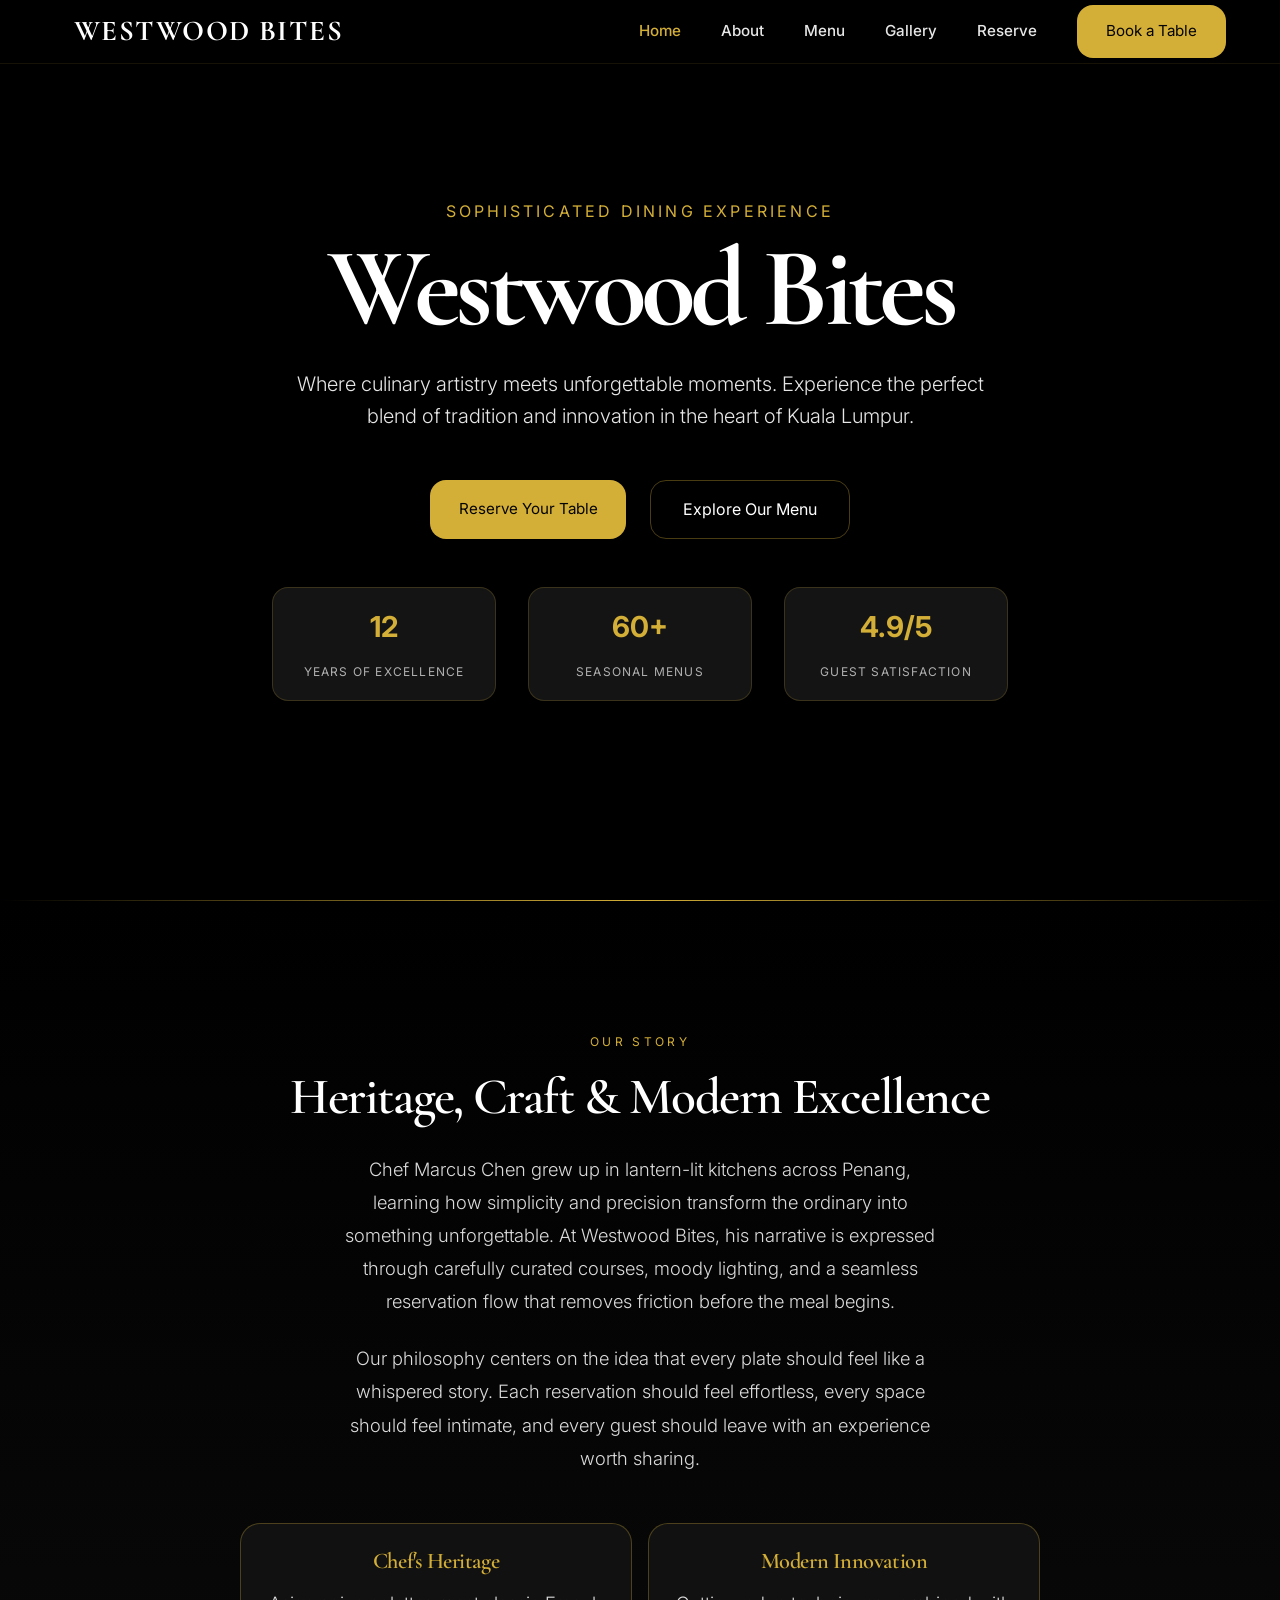
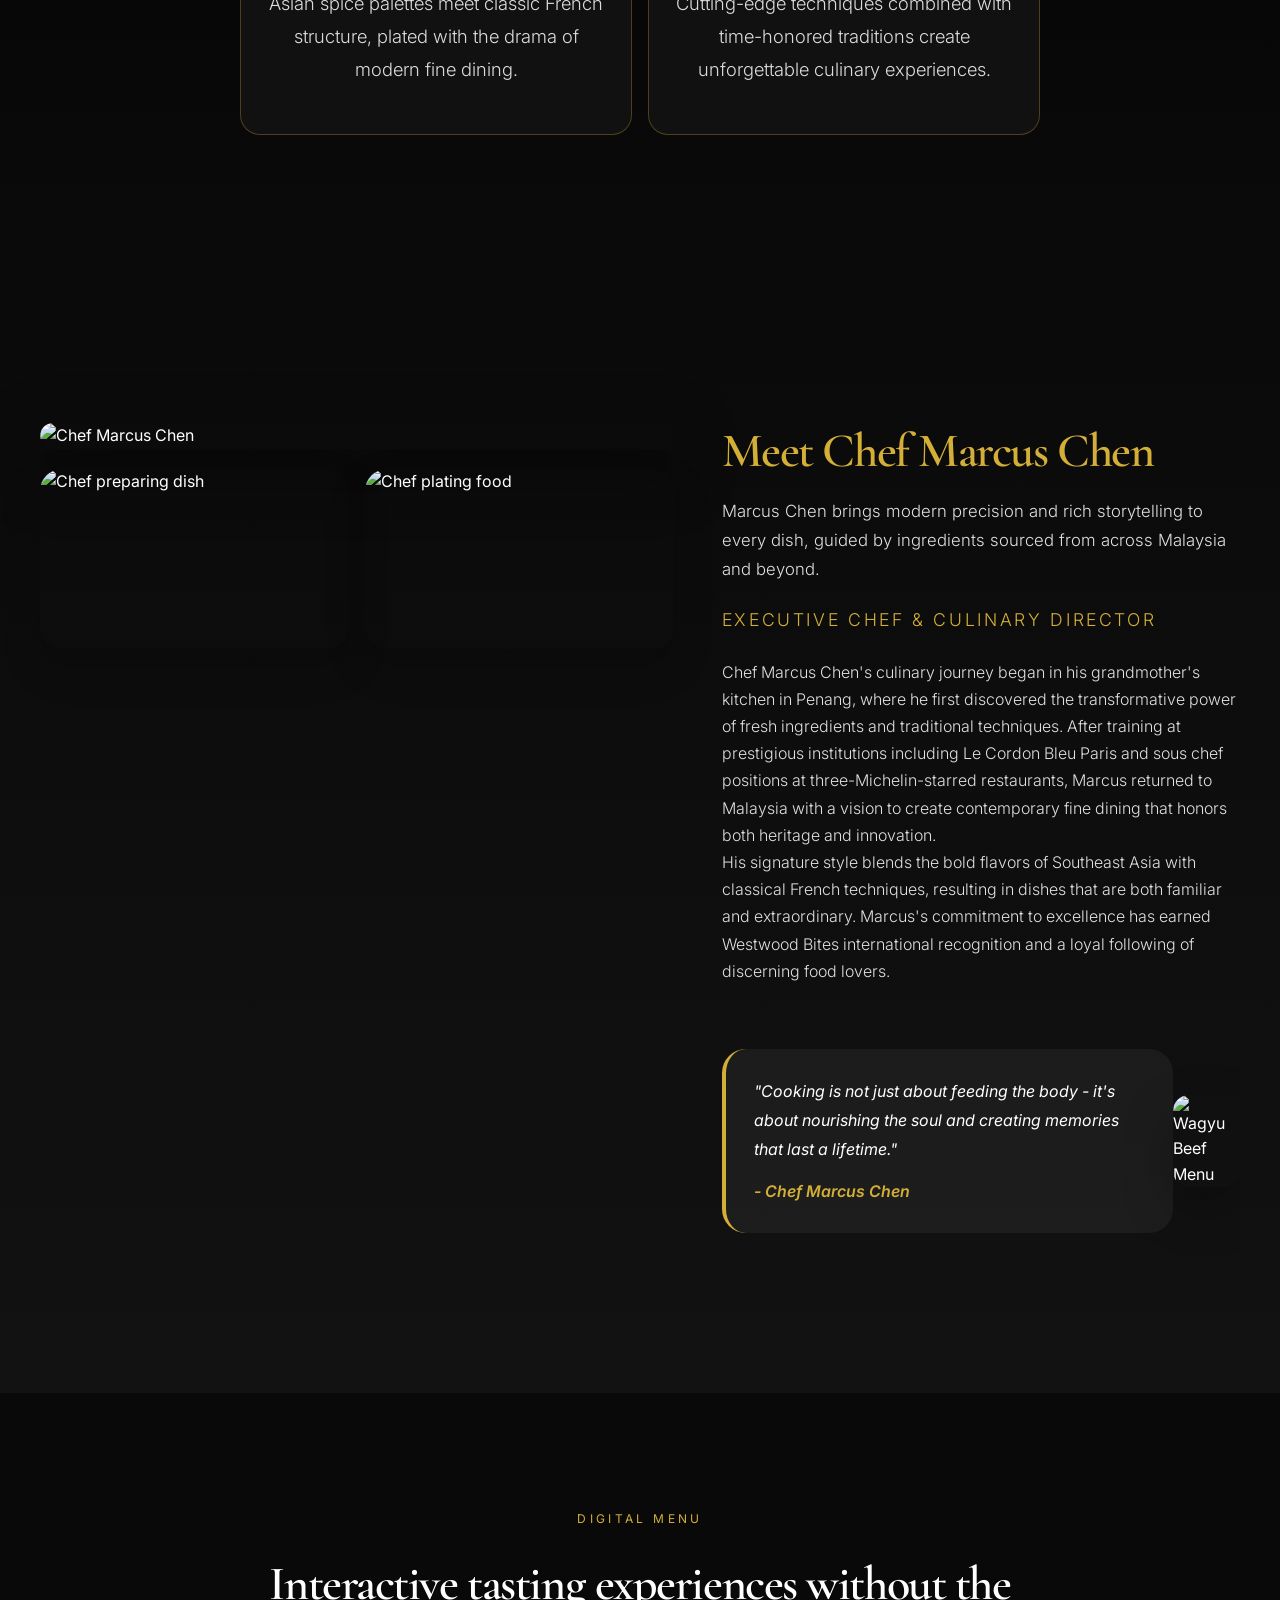
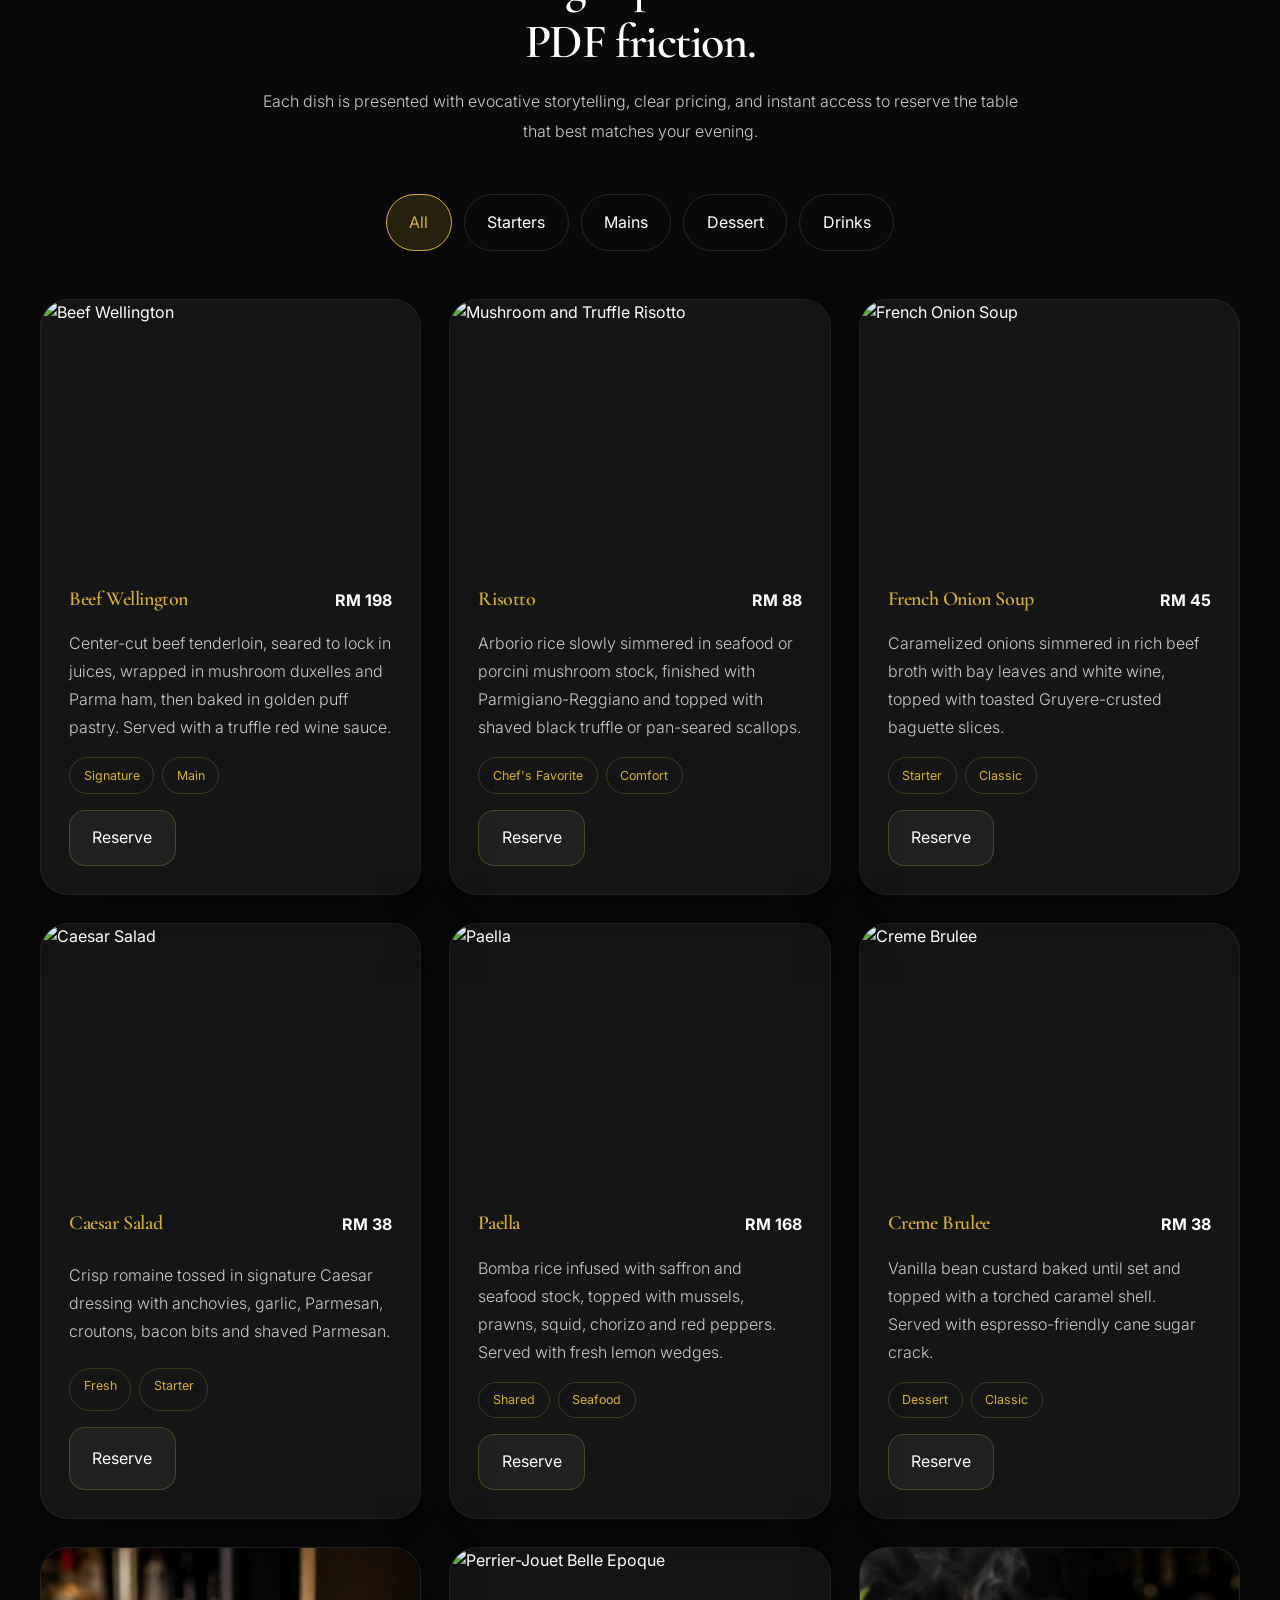
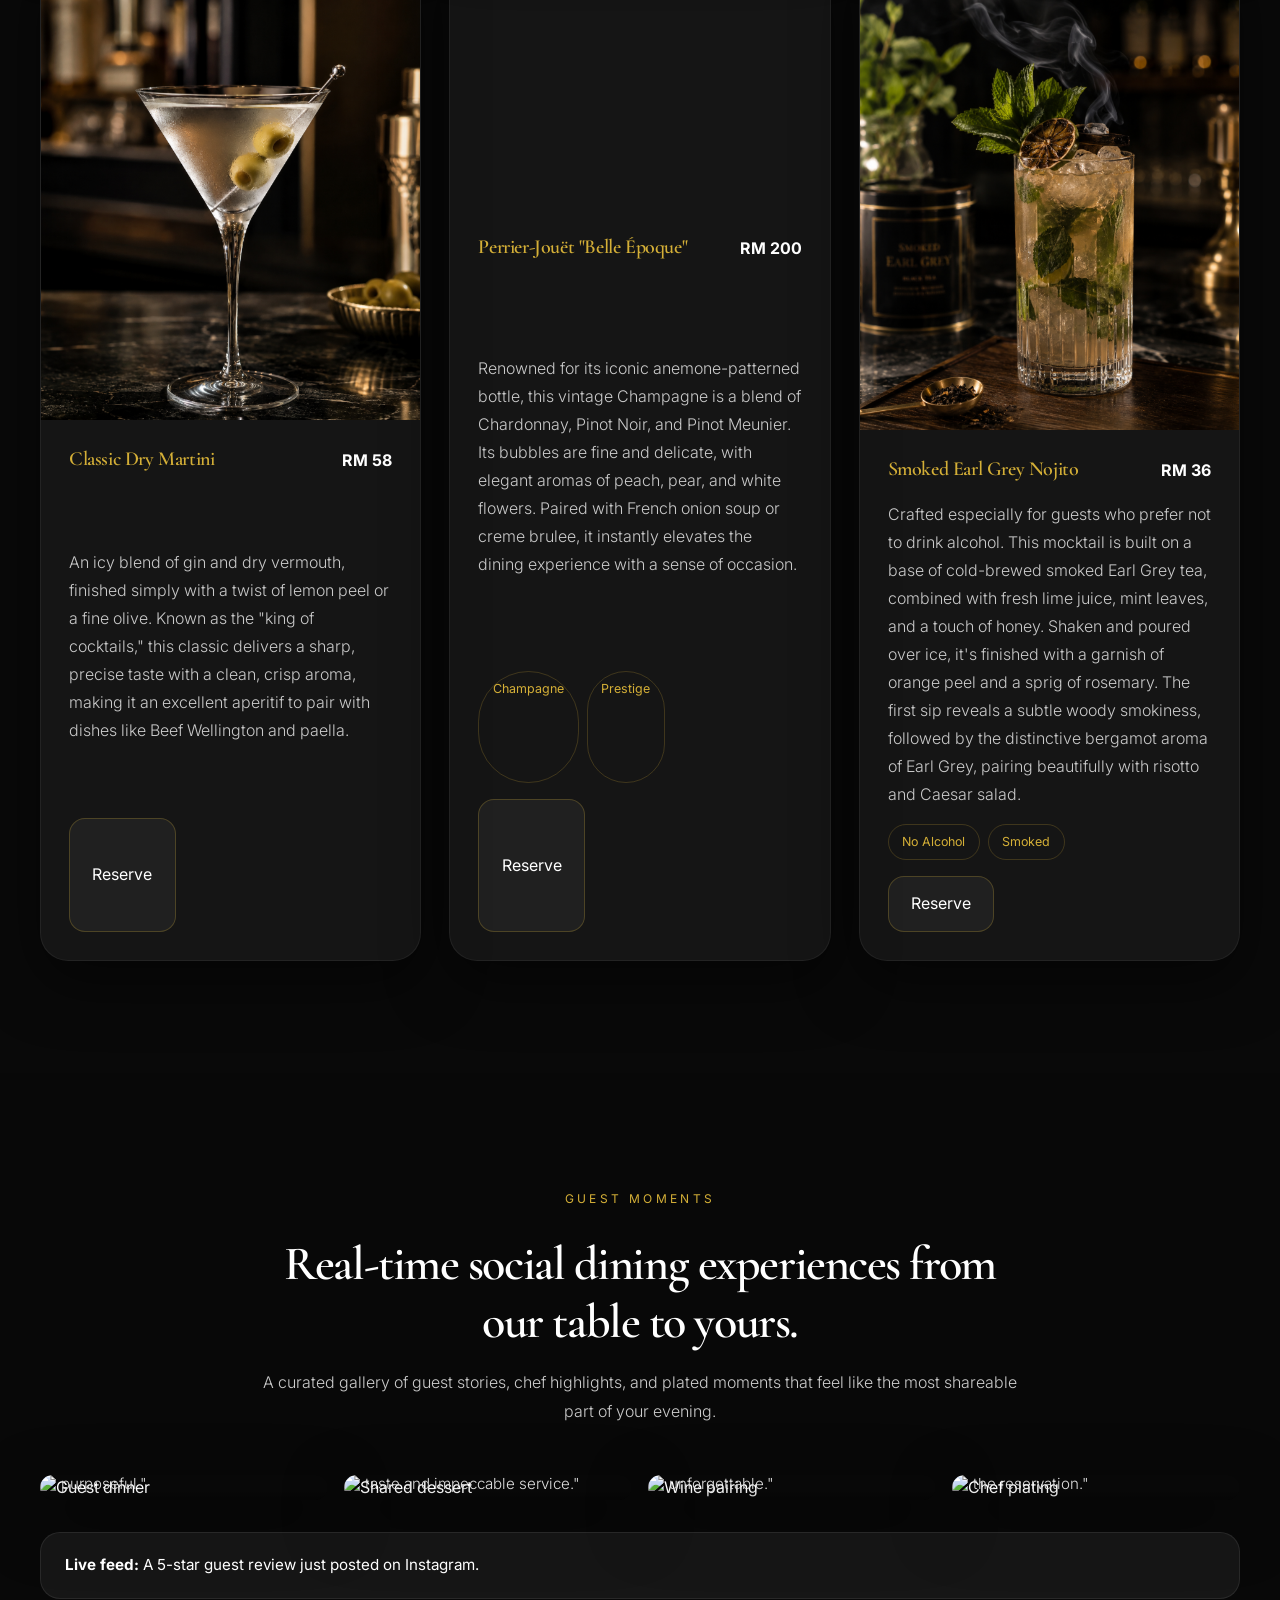
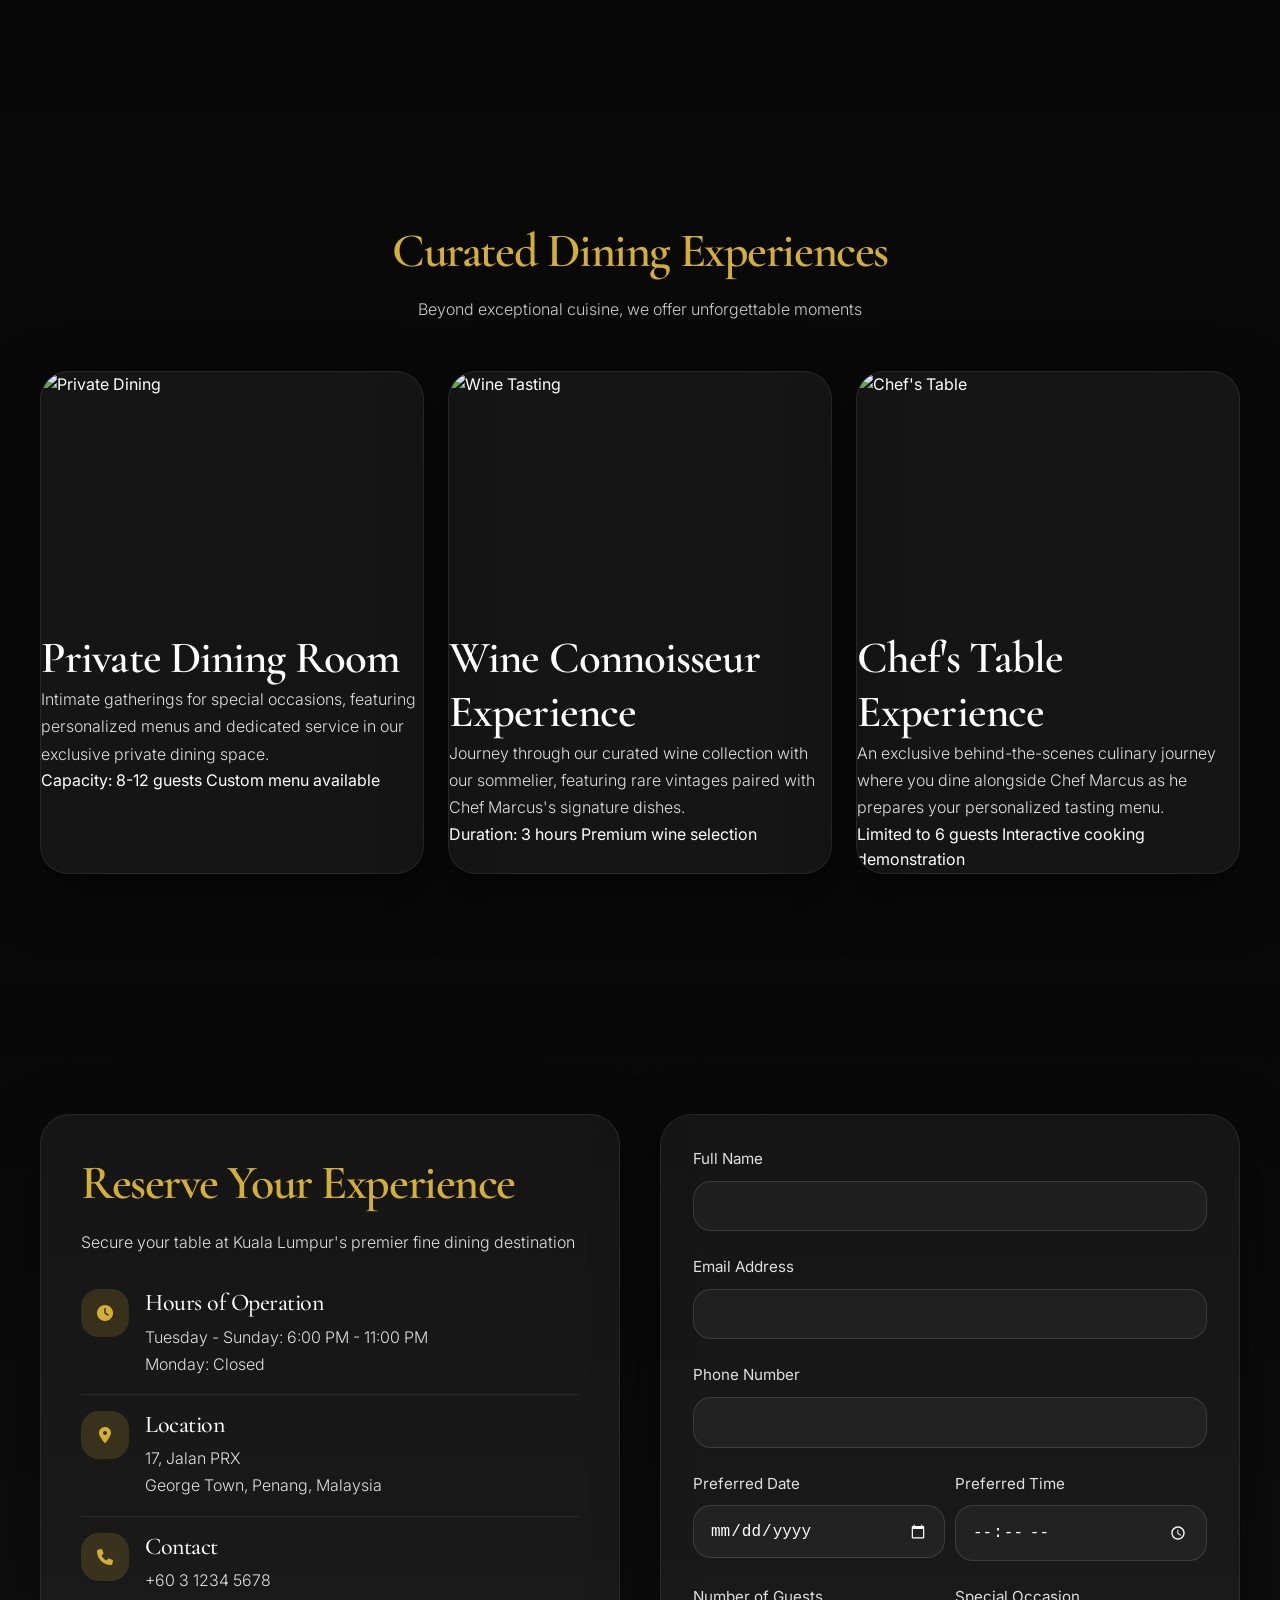
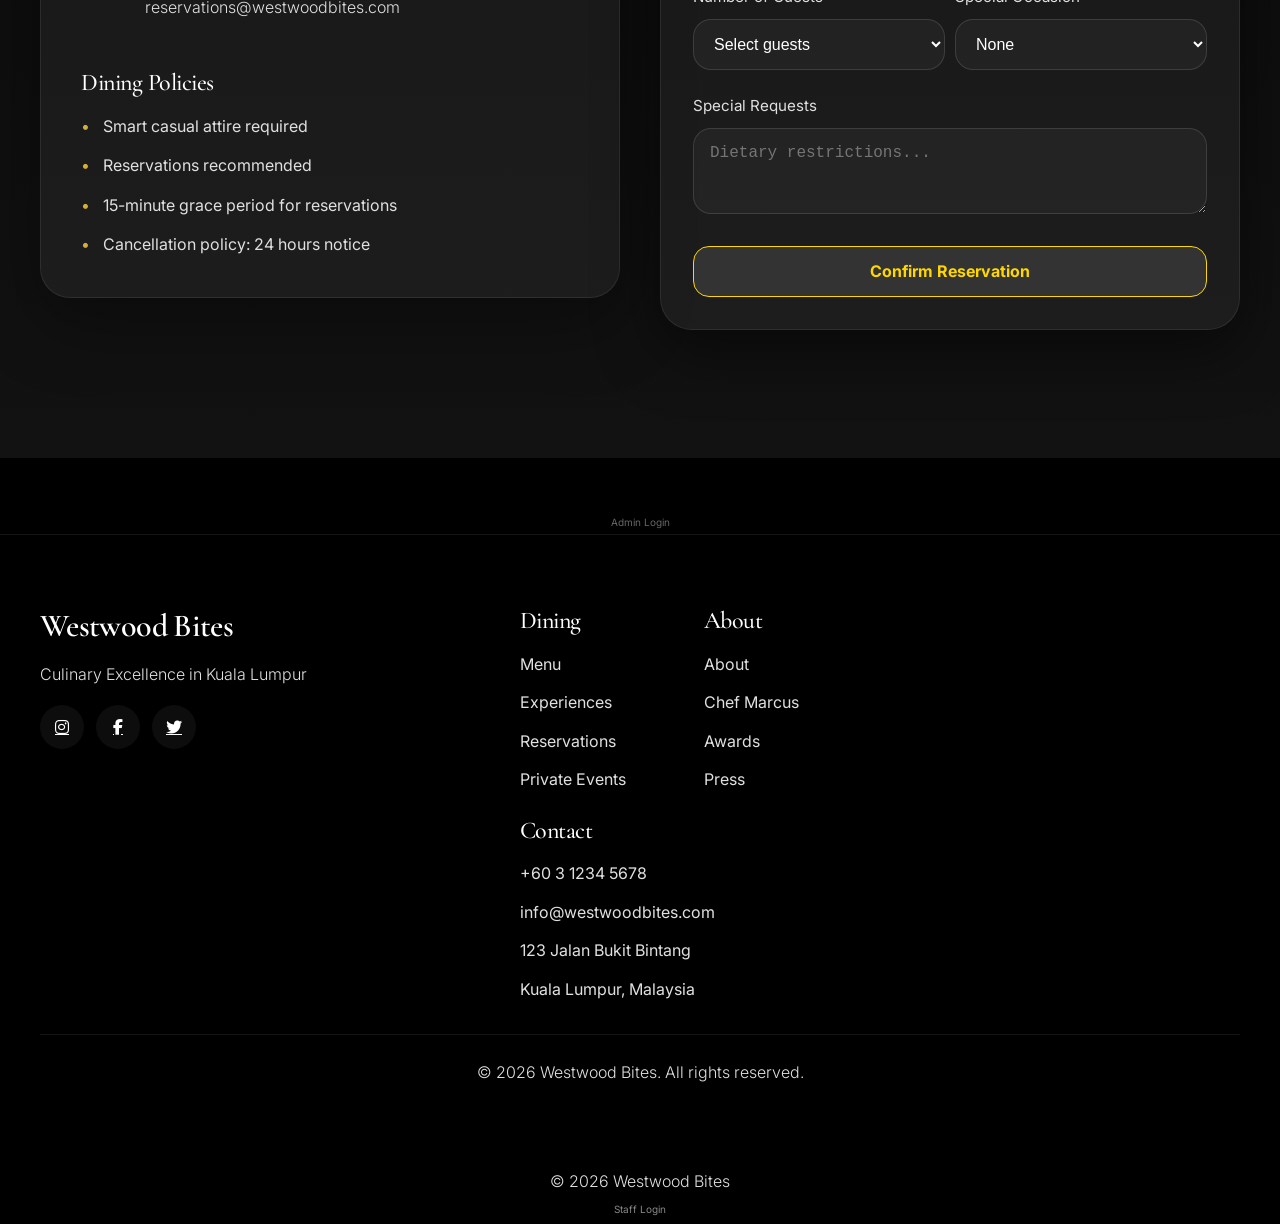
==== commit 06a498ba: "Update index.html" ====
--- a/index.html
+++ b/index.html
@@ -19,12 +19,10 @@
         </video>
         <div class="hero-gradient-overlay"></div>
     </div>
-    
     <nav class="navbar-overlay">
         <div class="nav-container">
-            <a href="#home" class="logo" aria-label="Westwood Bites home">
-                <span class="logo-text">Westwood Bites</span>
-            </a>
+         
+           <a href="#home" class="logo">WESTWOOD BITES</a>
             <button class="nav-toggle" aria-label="Toggle navigation">
                 <span></span>
                 <span></span>
@@ -110,14 +108,18 @@
                 <p class="chef-title">Executive Chef & Culinary Director</p>
                 <p>Chef Marcus Chen's culinary journey began in his grandmother's kitchen in Penang, where he first discovered the transformative power of fresh ingredients and traditional techniques. After training at prestigious institutions including Le Cordon Bleu Paris and sous chef positions at three-Michelin-starred restaurants, Marcus returned to Malaysia with a vision to create contemporary fine dining that honors both heritage and innovation.</p>
                 <p>His signature style blends the bold flavors of Southeast Asia with classical French techniques, resulting in dishes that are both familiar and extraordinary. Marcus's commitment to excellence has earned Westwood Bites international recognition and a loyal following of discerning food lovers.</p>
-
+                <div class="chef-section-container">
+    
+   
                 <div class="chef-quote">
                     <blockquote>"Cooking is not just about feeding the body - it's about nourishing the soul and creating memories that last a lifetime."</blockquote>
                     <cite>- Chef Marcus Chen</cite>
                 </div>
 
                 <div class="chef-signature">
-                    <img src="westwood bites_10.png" alt="Chef signature">
+                   <div class="chef-image-box">
+        <img src="westwood bites_10.png" alt="Wagyu Beef Menu">
+    </div>
                 </div>
             </div>
         </div>
--- a/style_modern.css
+++ b/style_modern.css
@@ -201,16 +201,31 @@
     /* 强制限制最小高度 */
     min-height: 50px !important; 
     padding: 0 1.5rem;
-}
+    margin-right: 50px !important; /* 👈 每个字的右边空出 25 像素 */
+    margin-left: 50px !important;  /* 👈 每个字的左边空出 25 像素 */
+}
+/* 控制 Logo 图片的大小 */
+.logo-img {
+    height: 40px;       /* 1. 限制高度，根据你导航栏的矮化程度，35px - 45px 左右最合适 */
+    width: auto;        /* 2. 宽度自动等比例缩放，防止图片变形 */
+    display: block;     /* 3. 清除图片下方的默认微小间隙 */
+}
+
+/* 如果你想让图片上下居中或者加点边距，可以调整它的父级 */
 .logo {
-    display: inline-flex;
+    display: flex;
     align-items: center;
-    justify-content: center;
-    padding: 0.75rem 1rem;
-    text-decoration: none;
-    border-radius: 16px;
-    background: rgba(212,175,55,0.12);
-    transition: background 0.25s ease, transform 0.25s ease;
+    text-decoration: none; /* 取消自带的下划线 */
+}
+.logo {
+    font-family: 'Cormorant Garamond', serif; /* 使用你引用的高级衬线字体 */
+    font-size: 1.4rem;                        /* 调整字号大小 */
+    font-weight: 600;                         /* 字体的粗细 */
+    letter-spacing: 2px;                      /* 🌟 让字母之间有一点点空隙，会显得非常高级 */
+    color: #ffffff !important;                /* 确保字是纯白色 */
+    text-decoration: none;                    /* 去掉自带的下划线 */
+    text-transform: uppercase;                /* 强制转换成大写 */
+}
 }
 .logo:hover {
     background: rgba(212,175,55,0.22);
@@ -224,10 +239,12 @@
     letter-spacing: 0.02em;
 }
 .nav-menu {
-    display: flex;
-    flex-wrap: wrap;
+   display: flex;
     align-items: center;
-    gap: 1rem;
+    /* 👇 核心代码：把间距调大，可以根据需要把 2rem 改成 2.5rem 或 3rem */
+    gap: 2.5rem !important; 
+    
+    list-style: none; /* 顺便确保列表默认的圆点不会乱跑 */
 }
 .nav-link {
     color: var(--text);
@@ -236,6 +253,9 @@
     font-weight: 500;
     opacity: 0.9;
     transition: color 0.25s ease, opacity 0.25s ease;
+    display: flex;
+    align-items: center;
+    gap: 2.5rem; /* 👈 把这个数值调大！比如从 1rem 改到 2.5rem 甚至 3rem */
 }
 .nav-link:hover,
 .nav-link.active {
@@ -1371,4 +1391,39 @@
 .hero-overlap {
     padding-top: 100px; /* offset for fixed navbar */
 }
-
+/* 大包裹盒子：强制左右排列并等高 */
+.chef-section-container {
+    display: flex;
+    flex-direction: row;      /* 确保横向排列 */
+    align-items: stretch;     /* 🌟 核心：强制左右两边高度完全对齐一致 */
+    justify-content: center;  /* 整体居中 */
+    gap: 0;                   /* 如果想要无缝拼接成一个长方形，设为0；想要间距可以改 20px */
+    max-width: 1000px;        /* 可以根据需要限制整体长方形的最大宽度 */
+    margin: 2rem auto;        /* 上下留出间距，左右居中 */
+    border-radius: 12px;      /* 外层大长方形加点圆角更精致 */
+    overflow: hidden;         /* 确保圆角能切齐图片 */
+}
+
+/* 左侧图片盒子：平分或按比例占据空间 */
+.chef-image-box {
+    flex: 1;                  /* 左右等宽（或者根据需要微调） */
+    display: flex;
+}
+
+.chef-image-box img {
+    width: 100%;
+    height: 100%;
+    object-fit: cover;        /* 🌟 核心：确保图片拉伸填满左侧时，不会变形 */
+}
+
+/* 右侧文字盒子：继承原本的黑金风格 */
+.chef-text-box {
+    flex: 1;                  /* 左右等宽 */
+    background: #121212;      /* 保持你原本的深黑背景色 */
+    padding: 3rem;            /* 内部留白，让文字呼吸 */
+    display: flex;
+    flex-direction: column;
+    justify-content: center;  /* 文字内容在右侧上下居中 */
+    border-left: 3px solid #d4af37; /* 顺便把原本左边的金边移到这里 */
+}
+
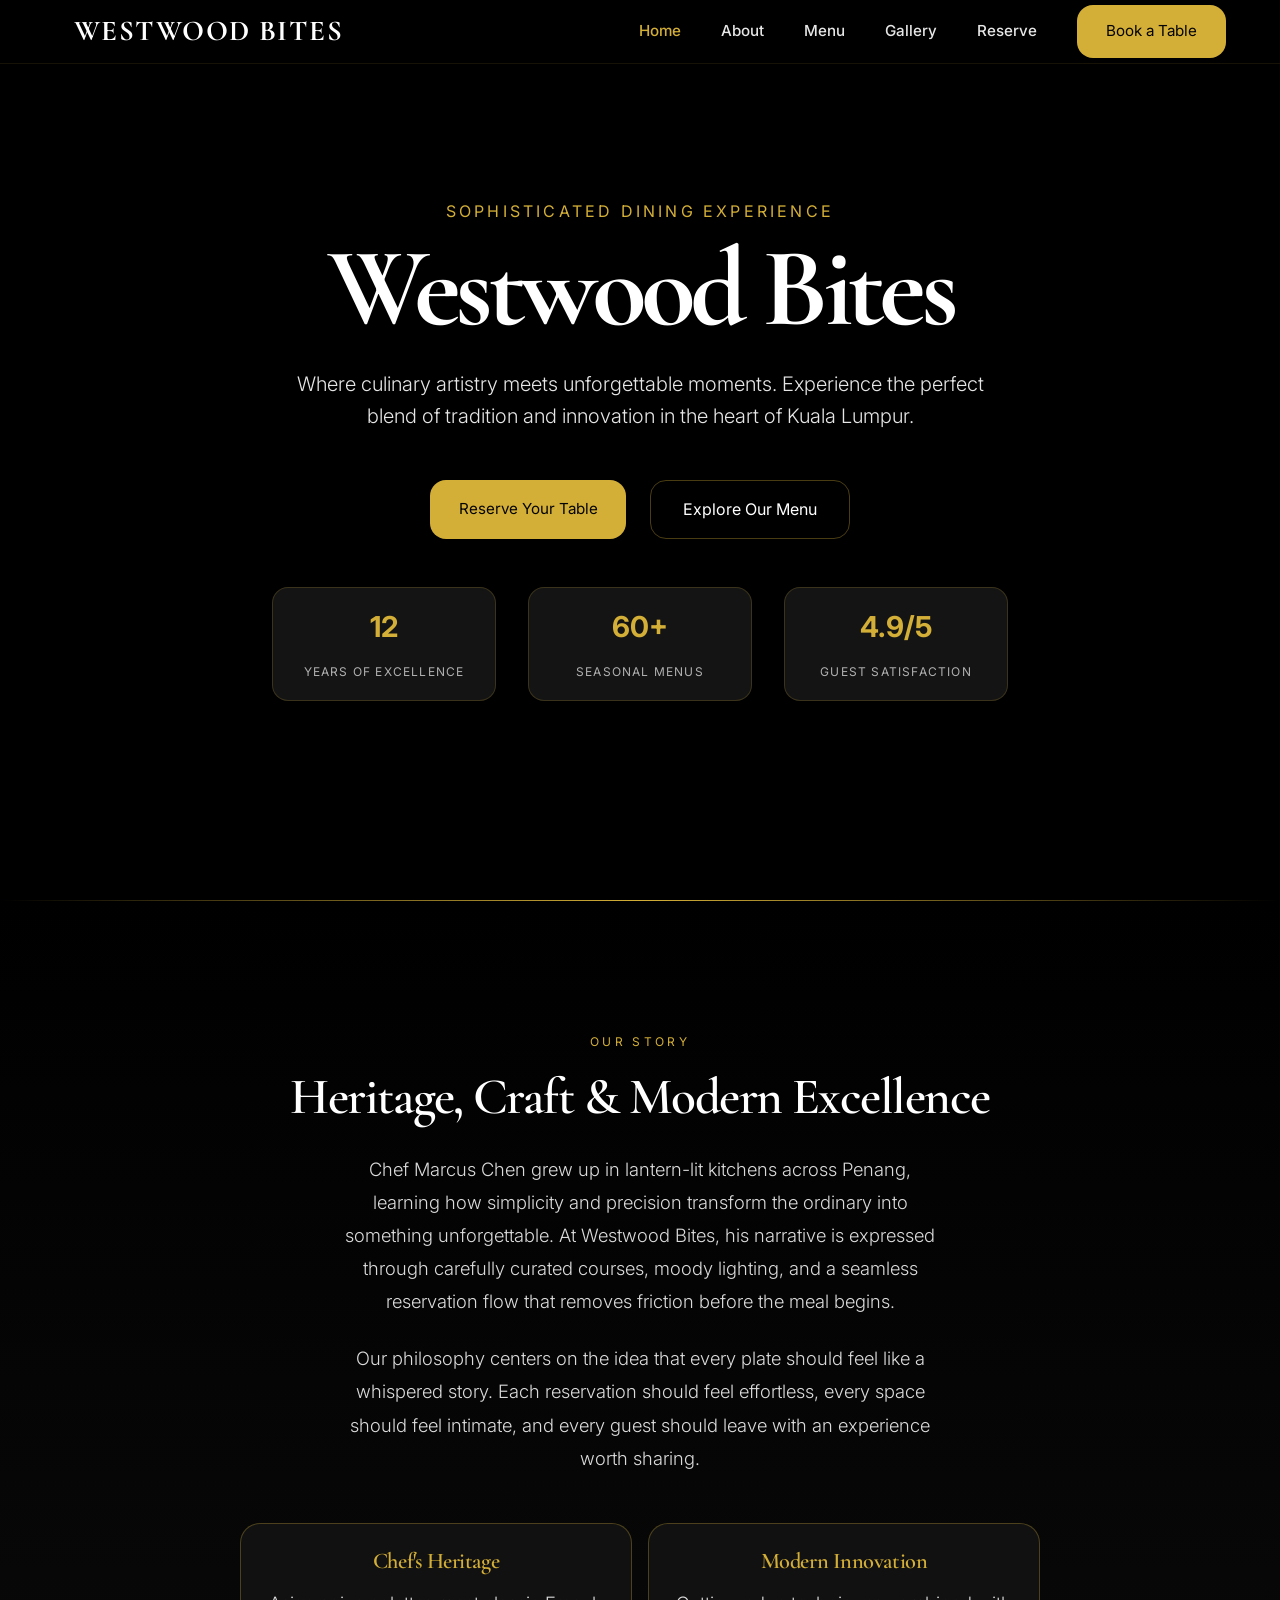
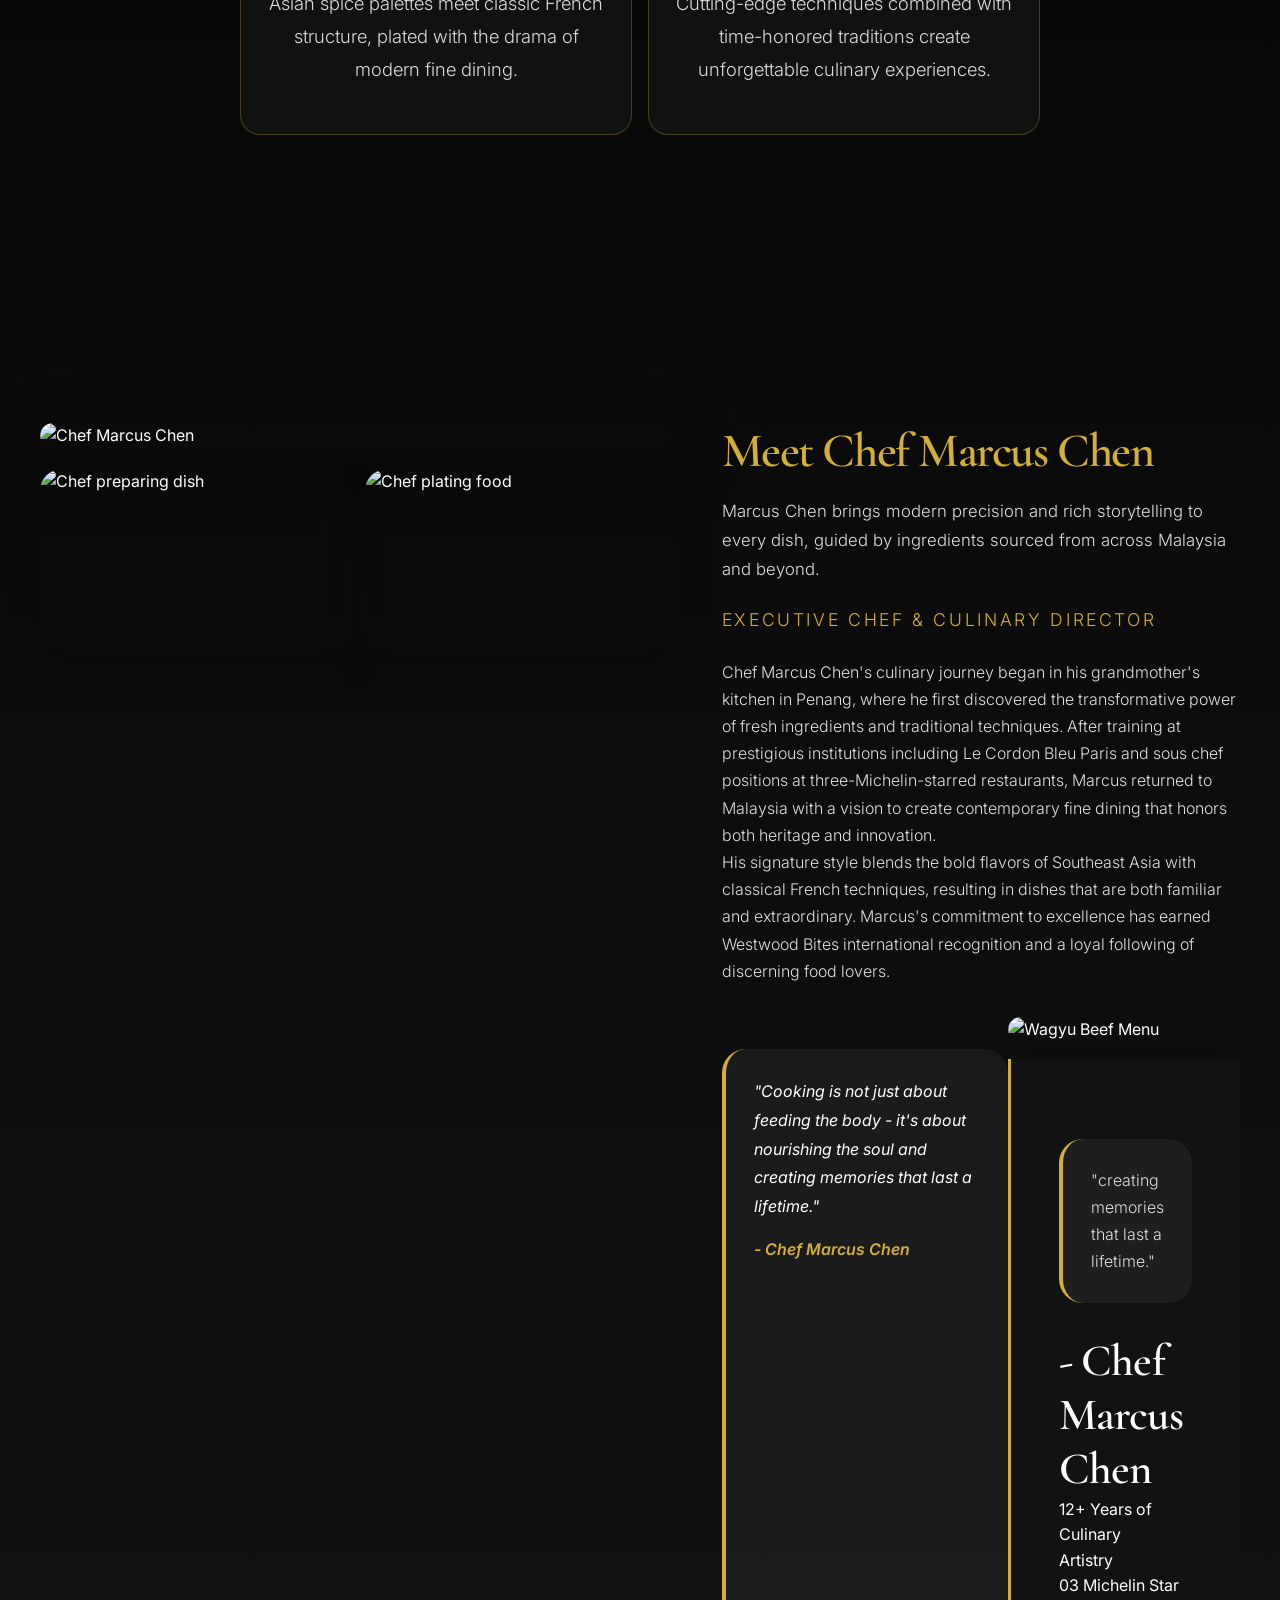
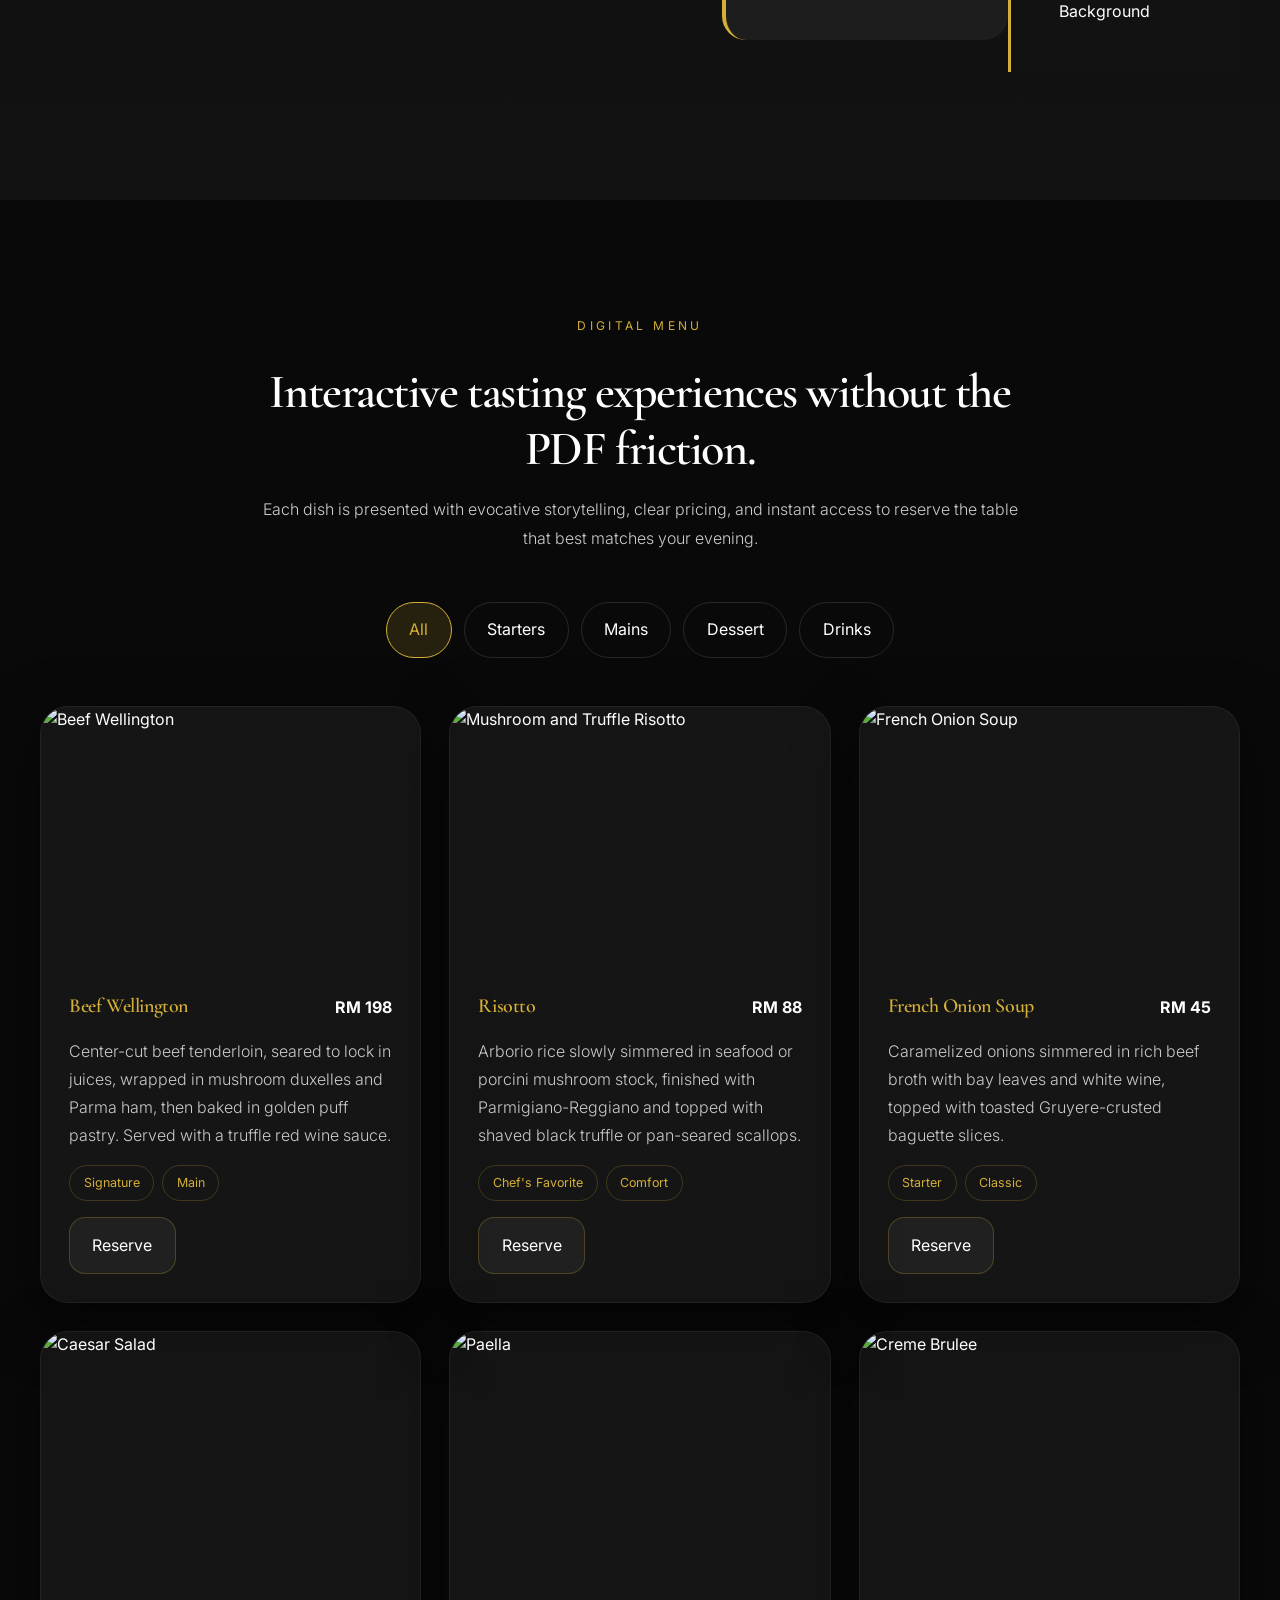
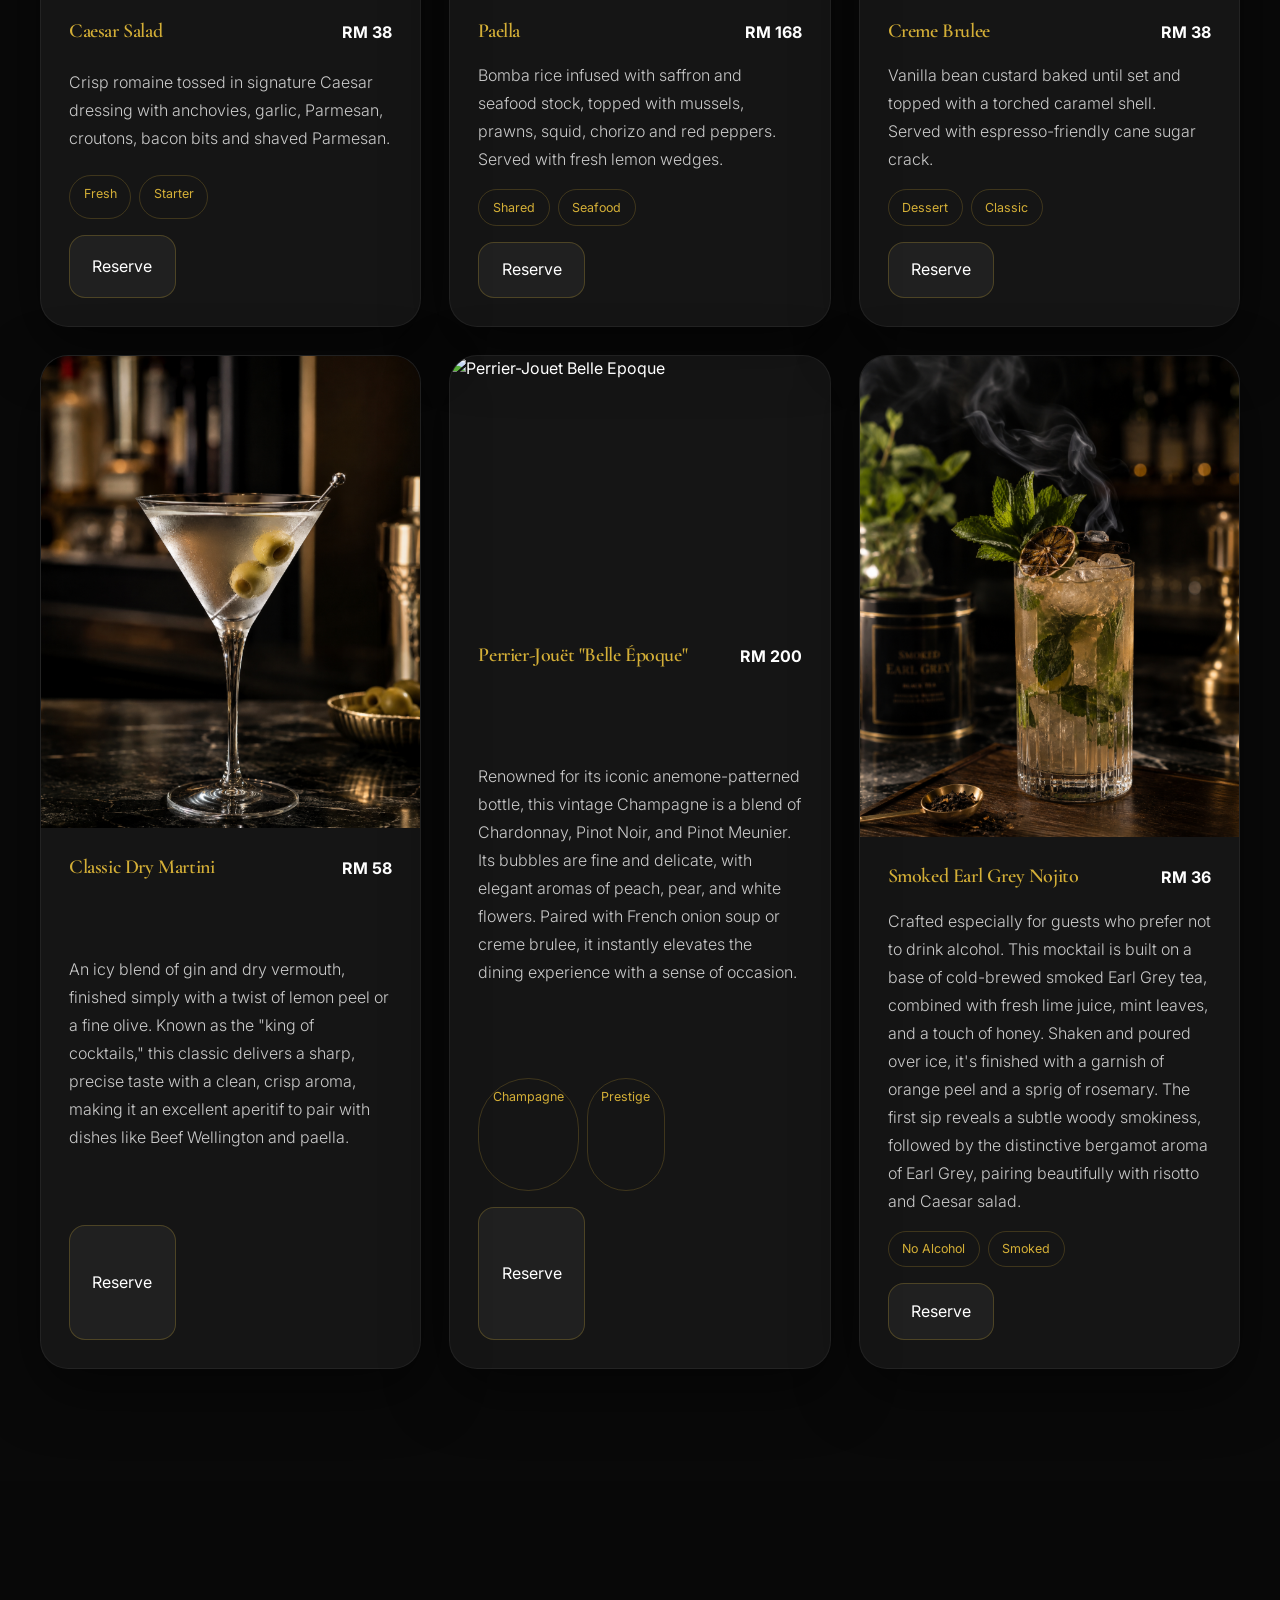
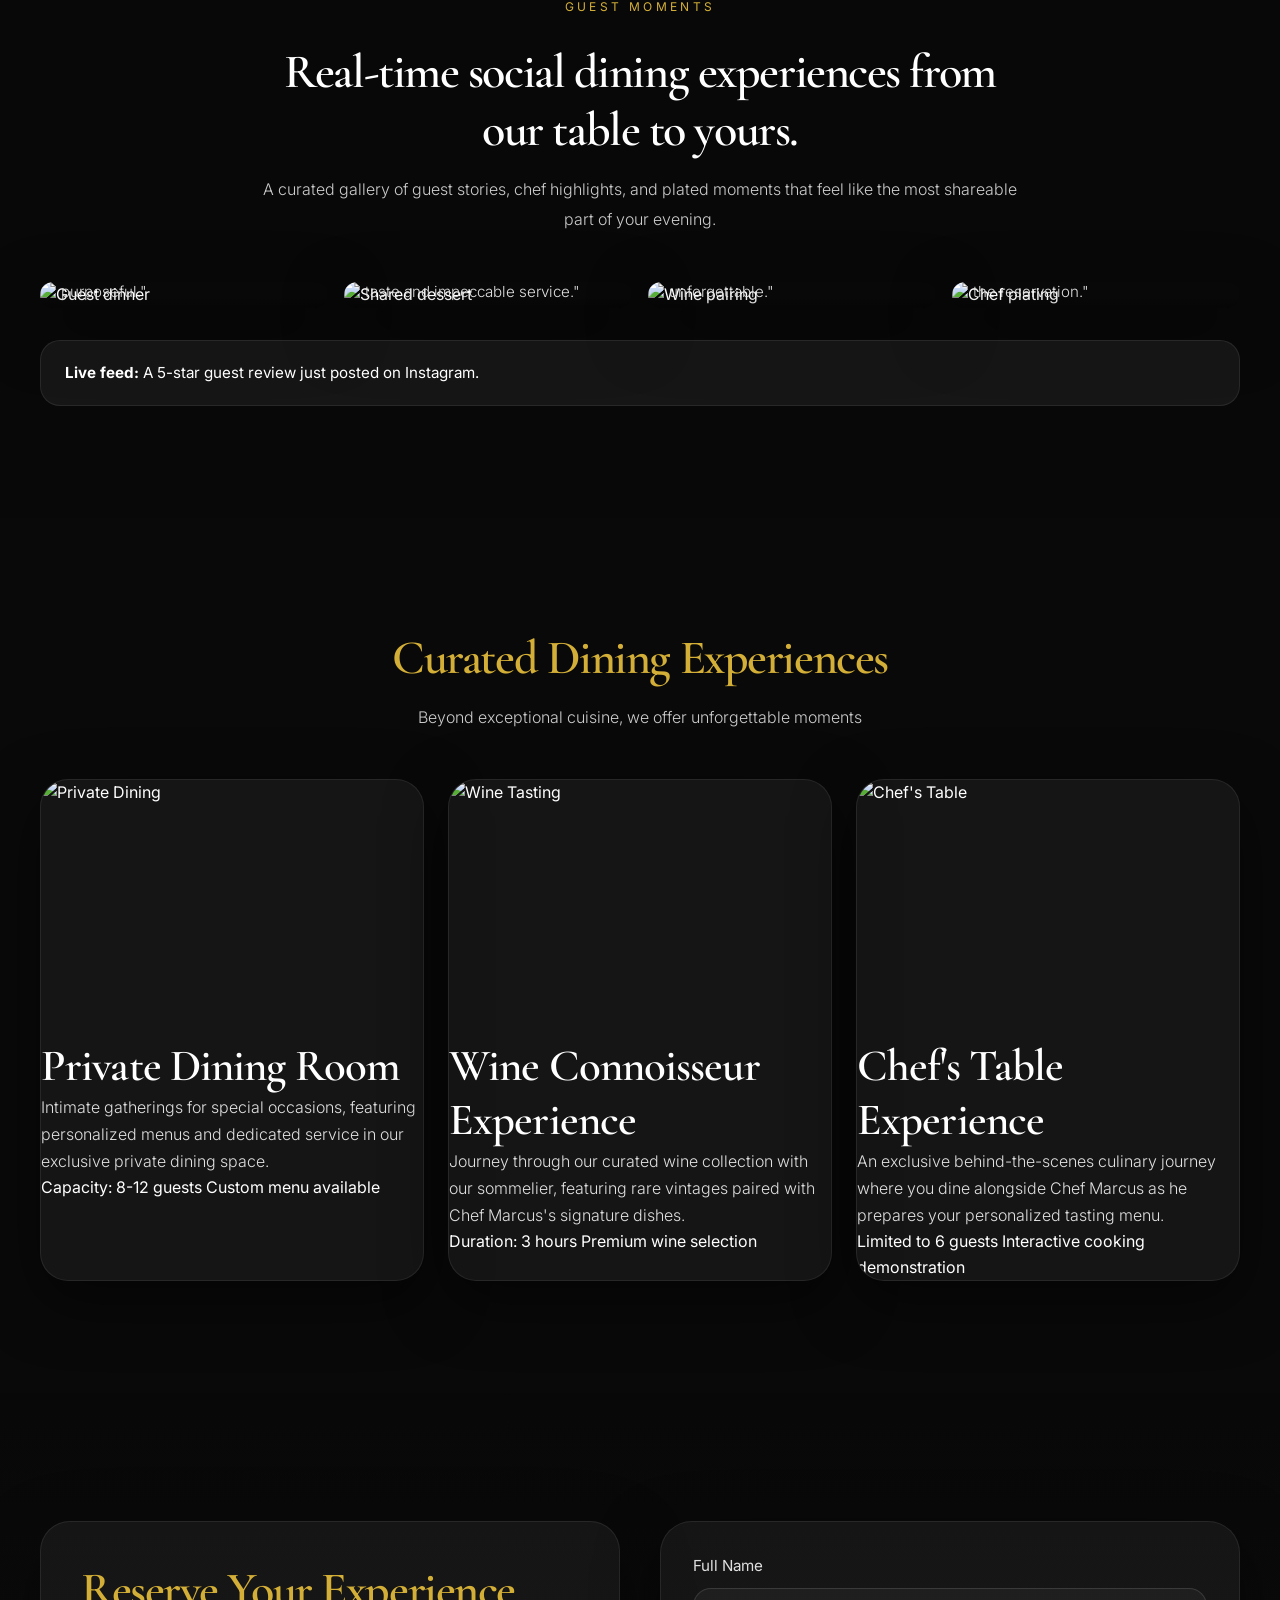
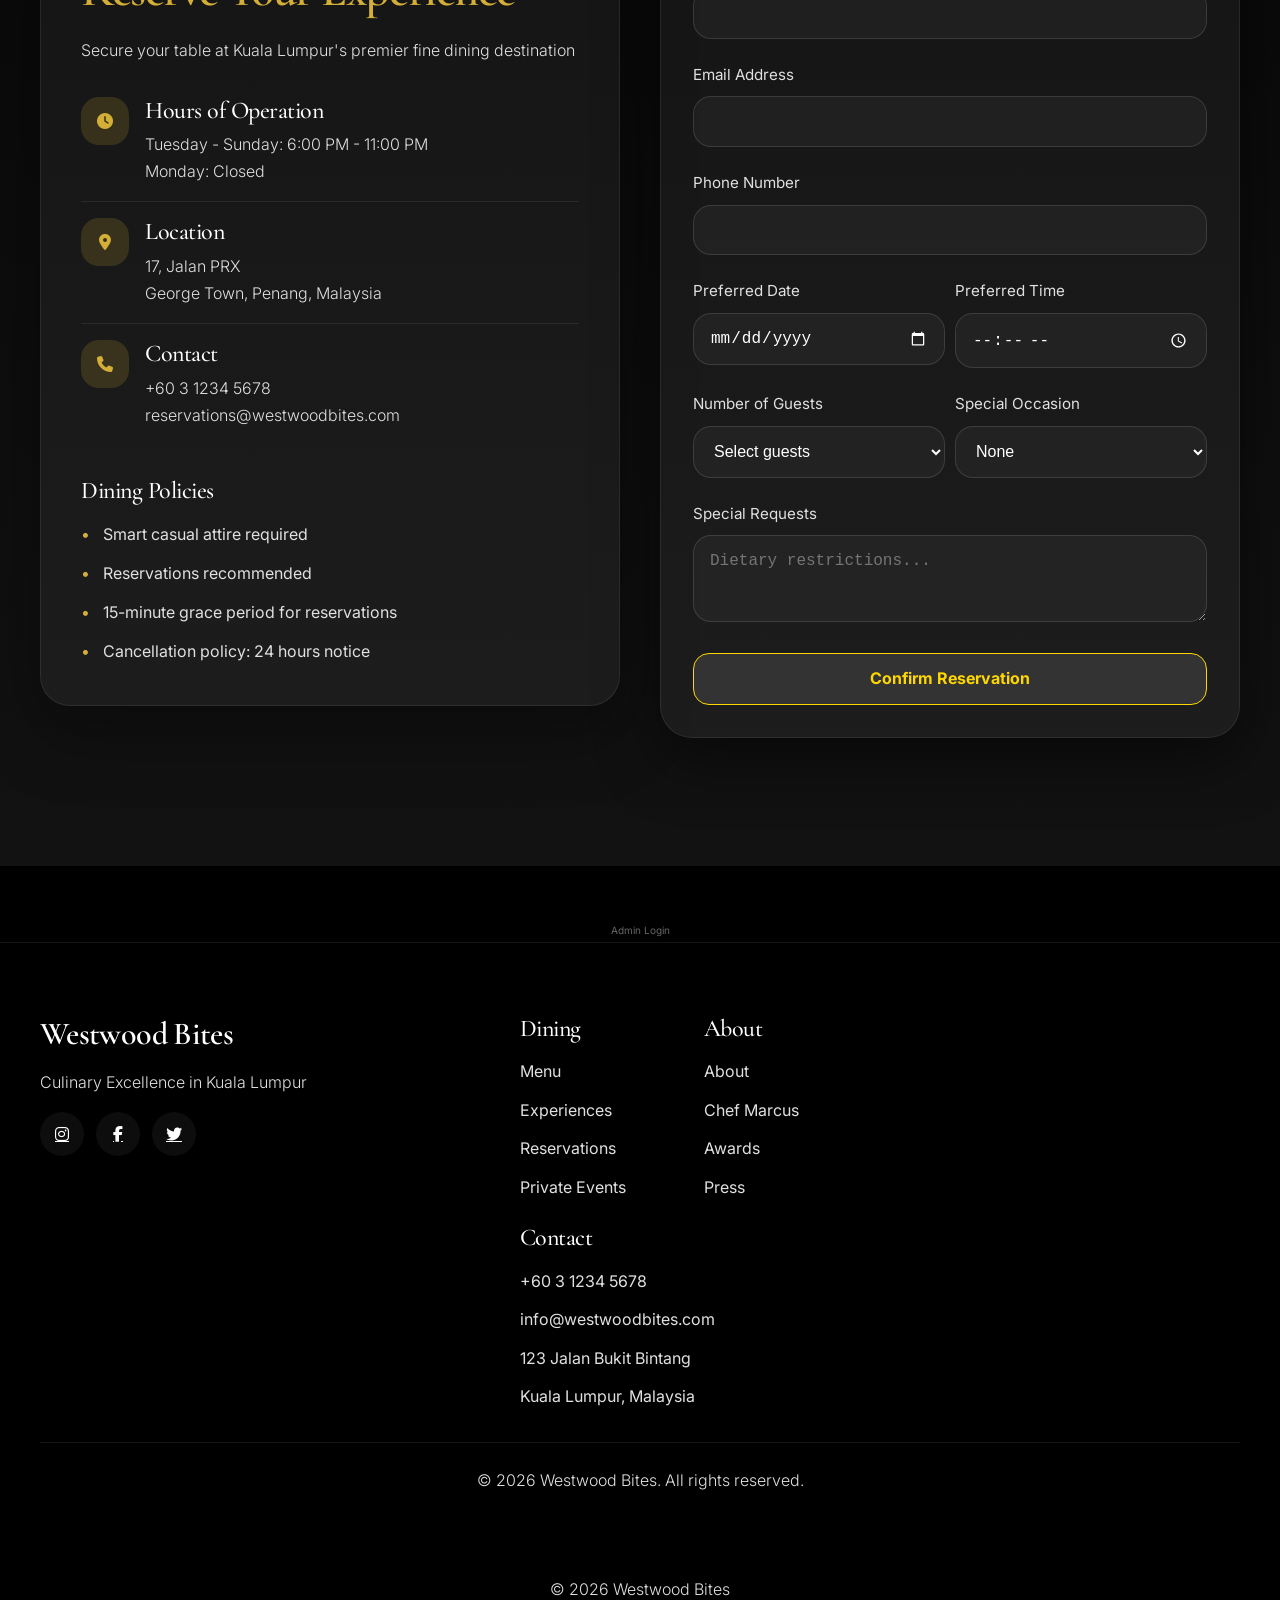
==== commit 425bca70: "Update index.html" ====
--- a/index.html
+++ b/index.html
@@ -120,6 +120,20 @@
                    <div class="chef-image-box">
         <img src="westwood bites_10.png" alt="Wagyu Beef Menu">
     </div>
+                    <div class="chef-text-box">
+    <p class="chef-quote">"creating memories that last a lifetime."</p>
+    <h3 class="chef-name">- Chef Marcus Chen</h3>
+    
+    <div class="chef-honors">
+        <div class="honor-item">
+            <span class="honor-number">12+</span>
+            <span class="honor-text">Years of Culinary<br>Artistry</span>
+        </div>
+        <div class="honor-item">
+            <span class="honor-number">03</span>
+            <span class="honor-text">Michelin Star<br>Background</span>
+        </div>
+  
                 </div>
             </div>
         </div>
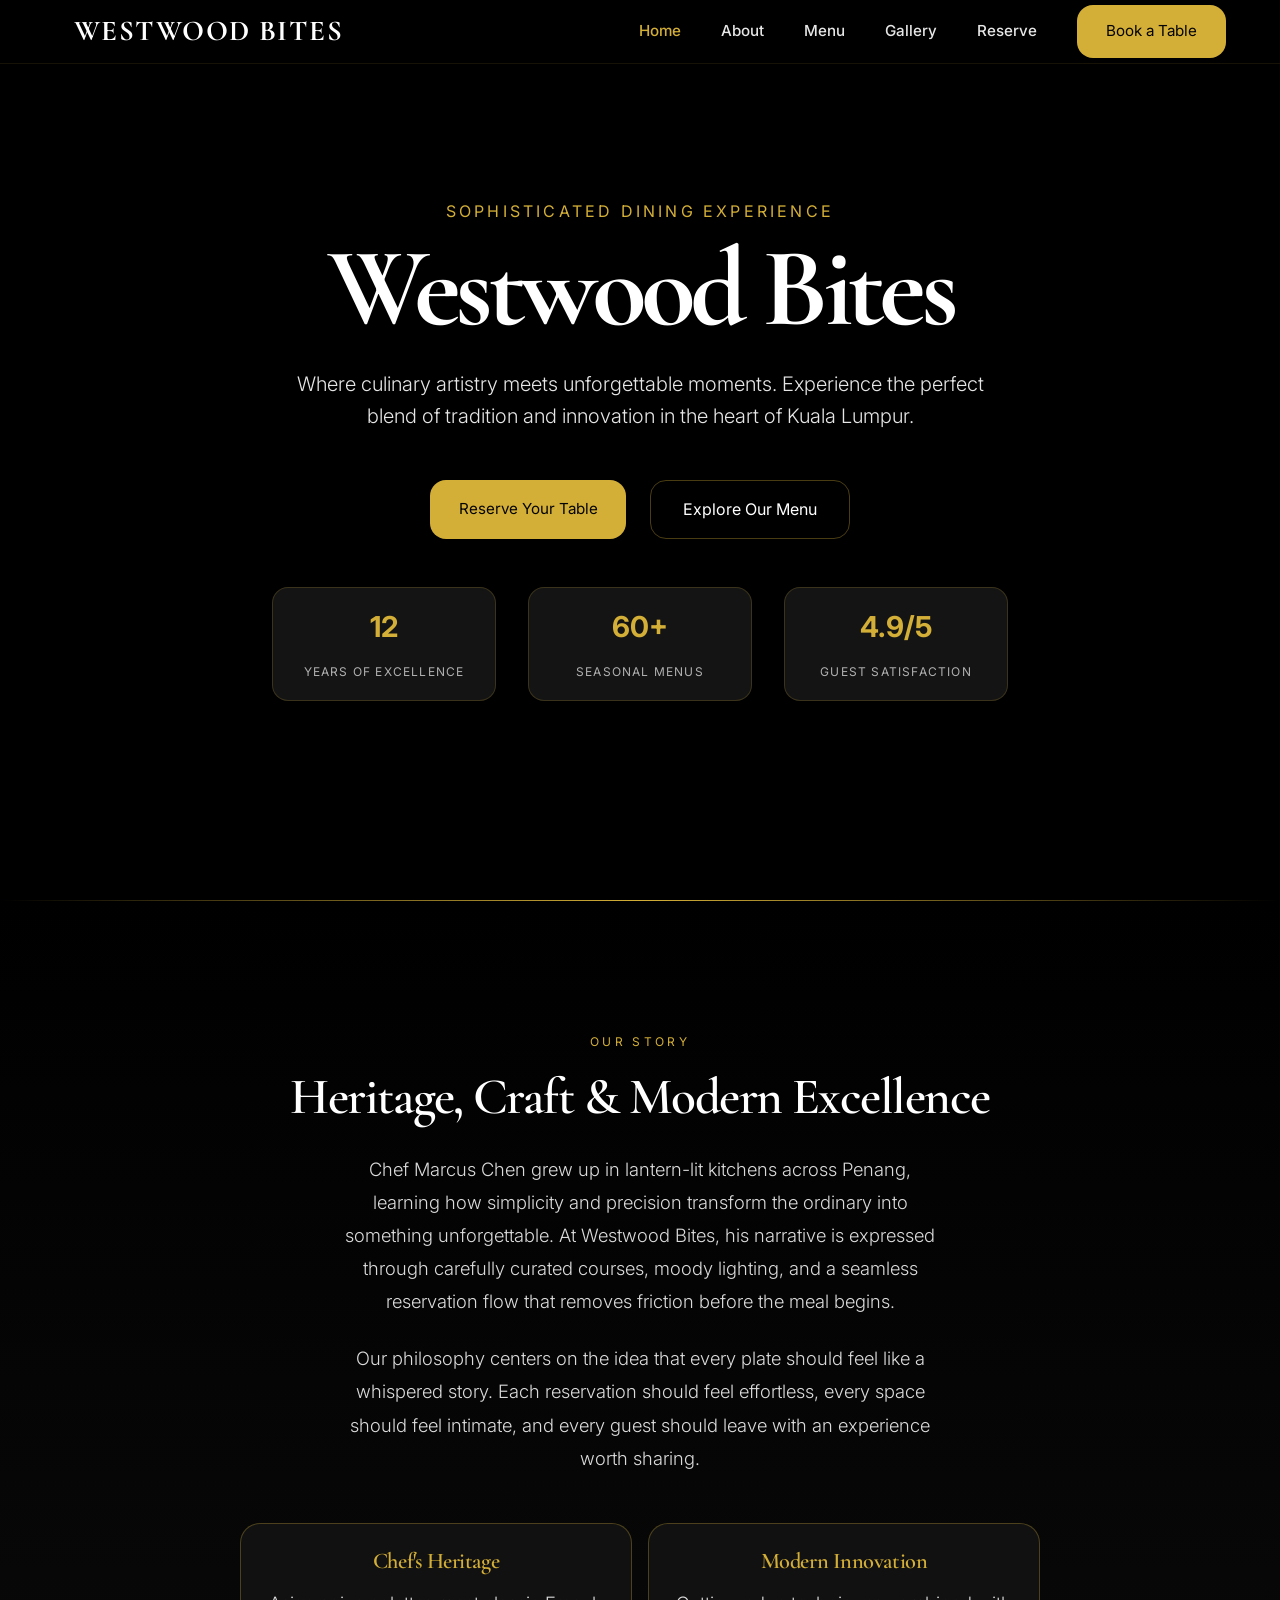
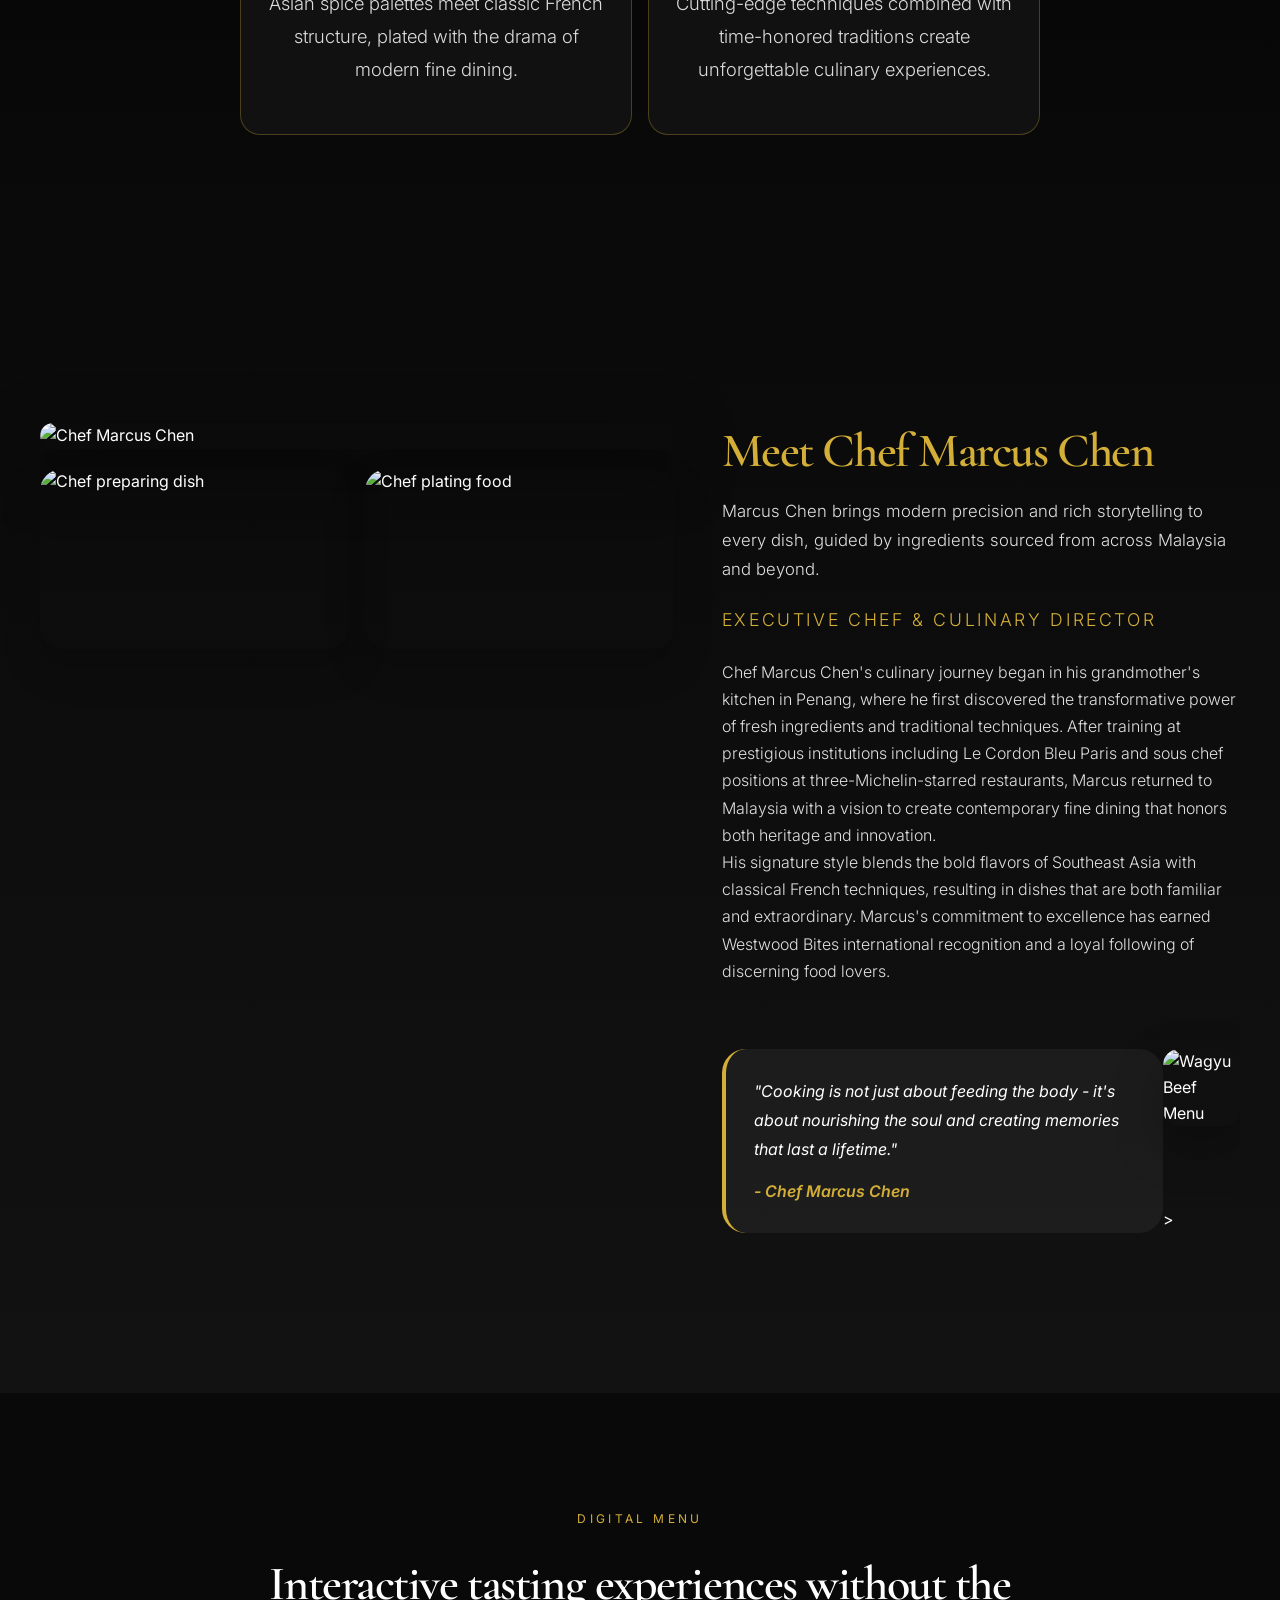
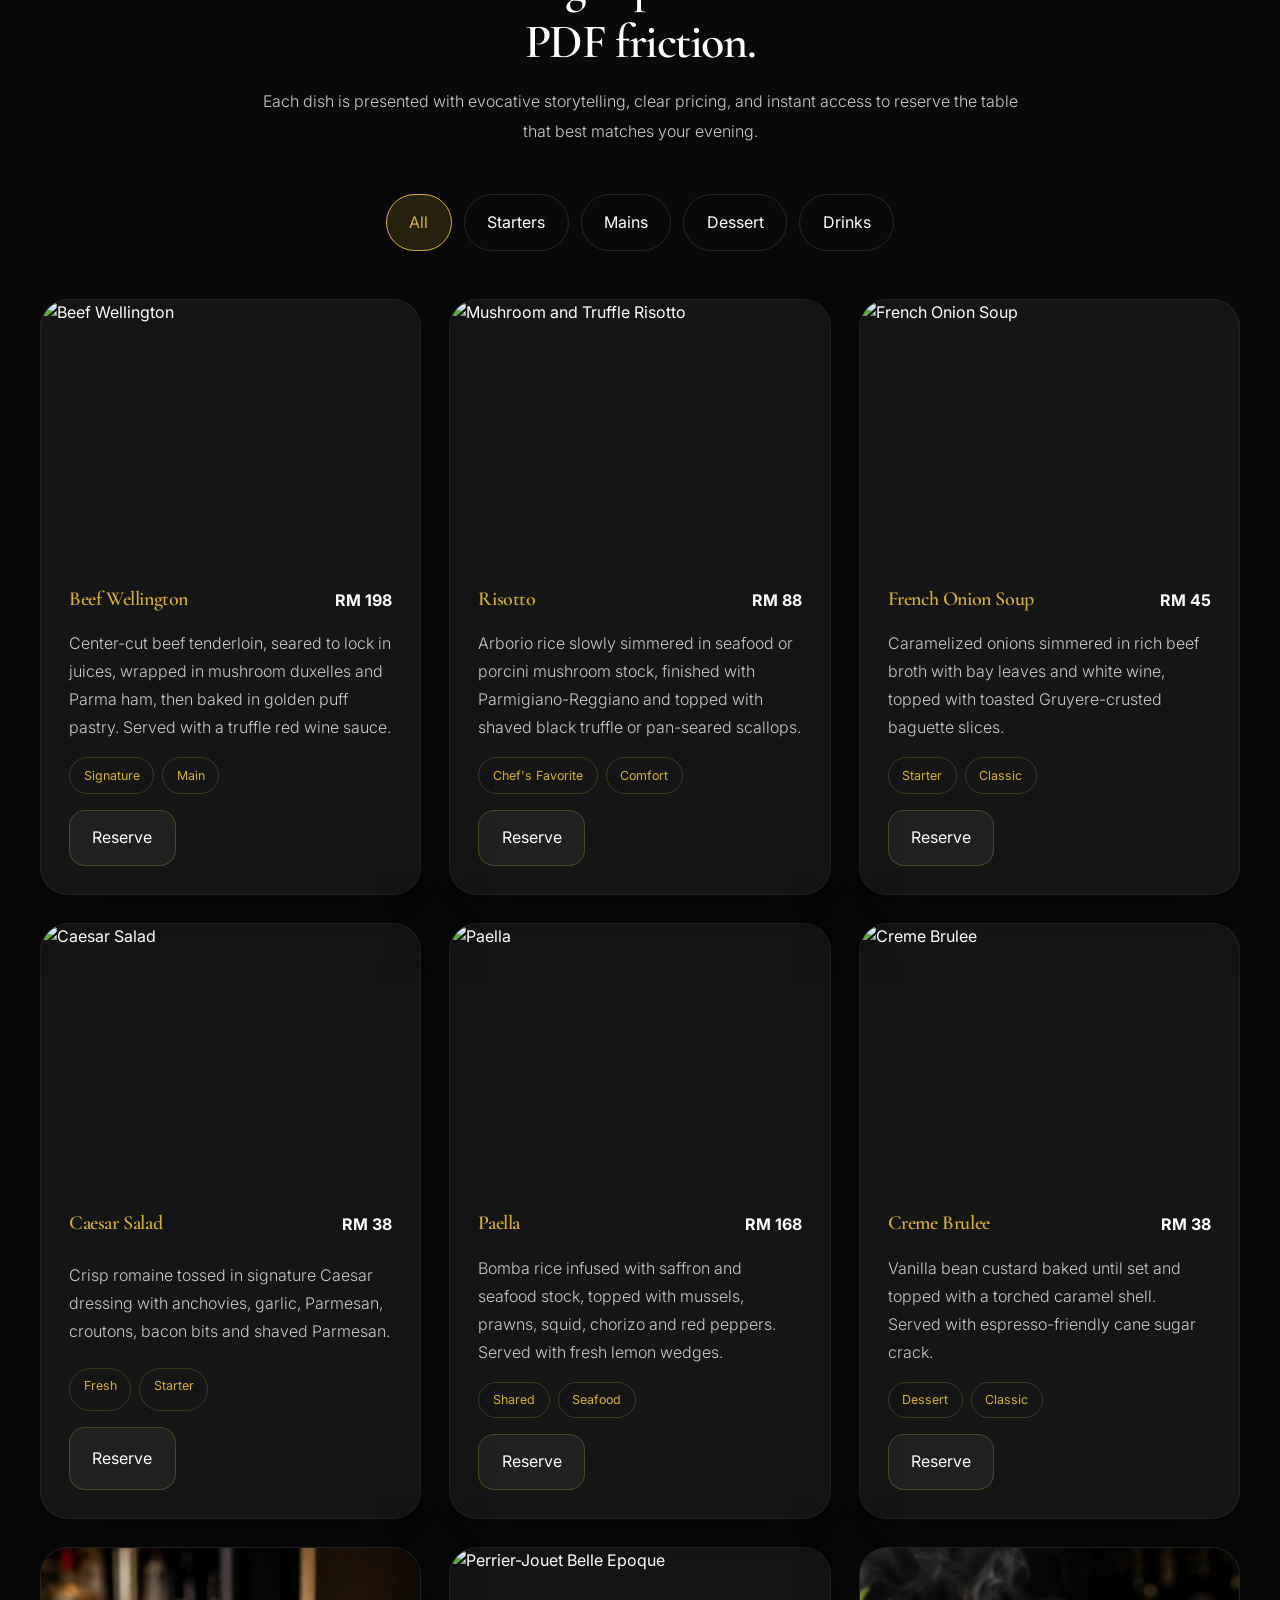
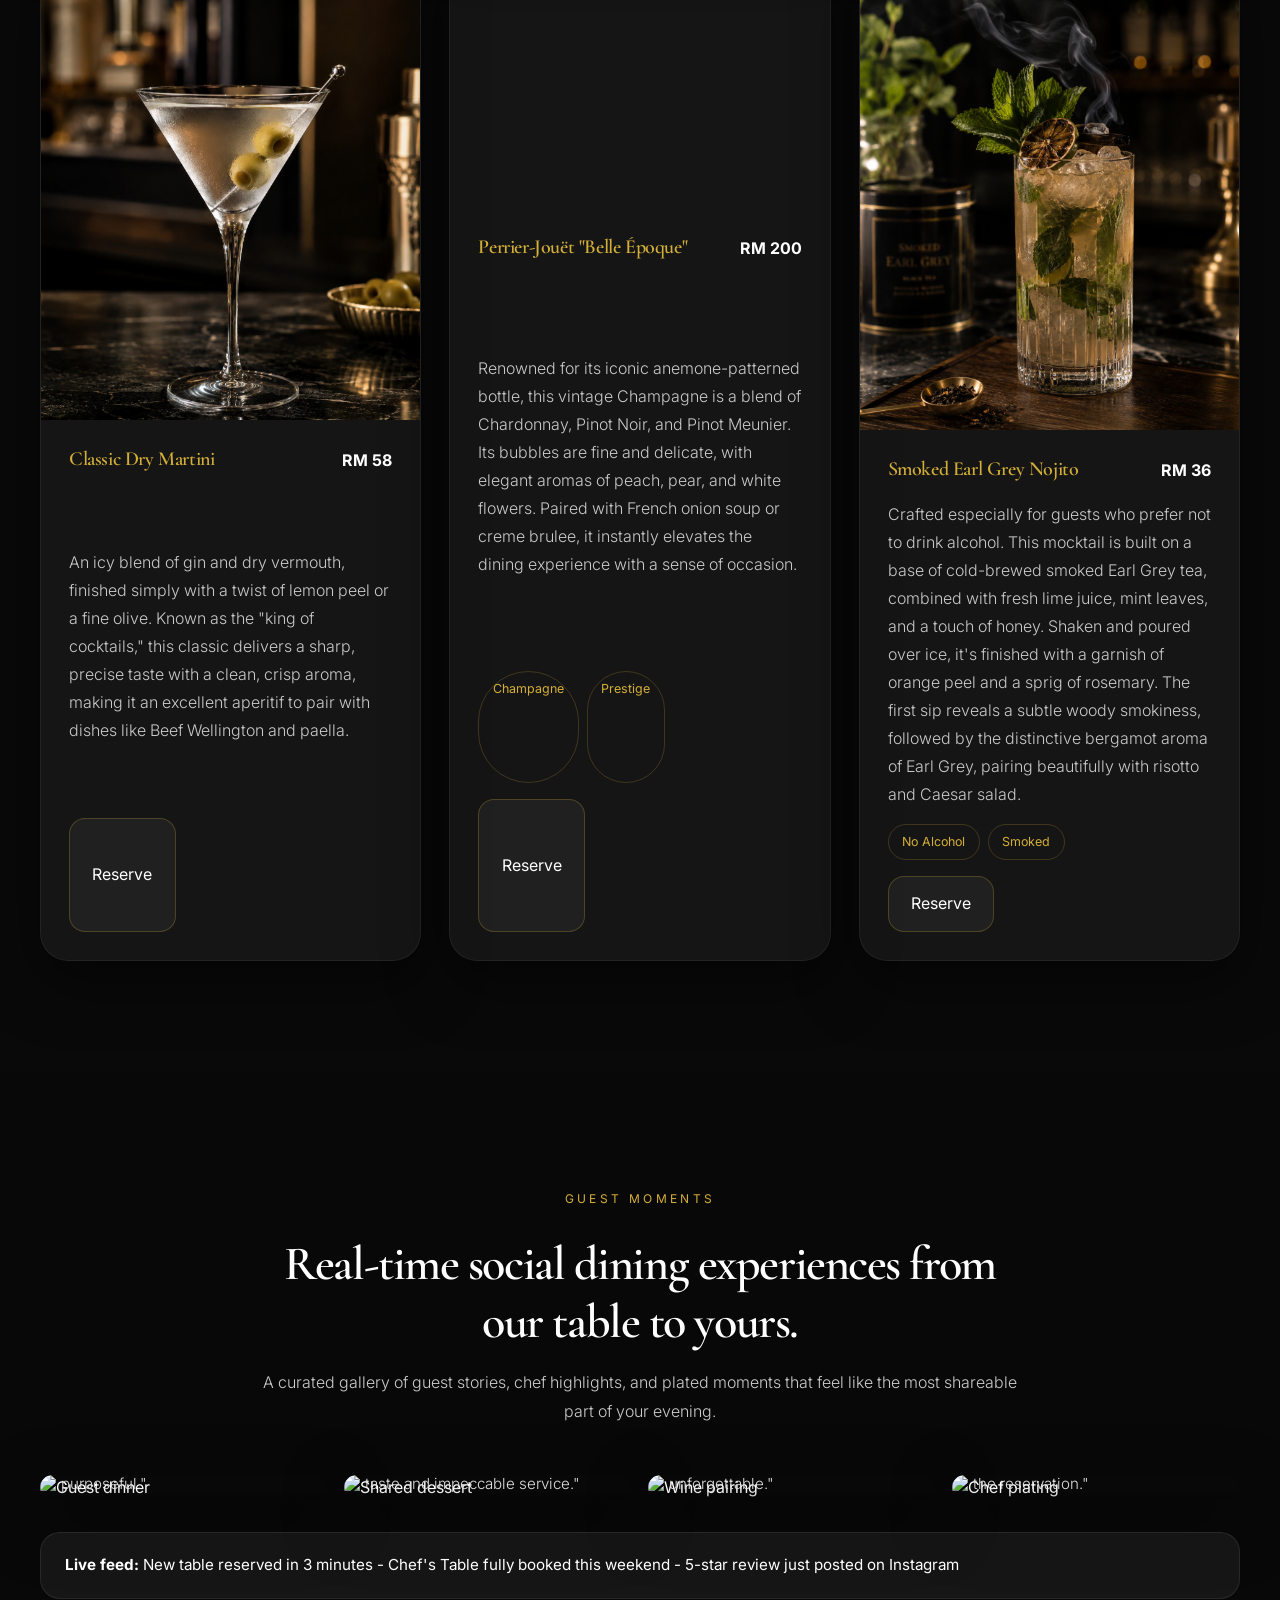
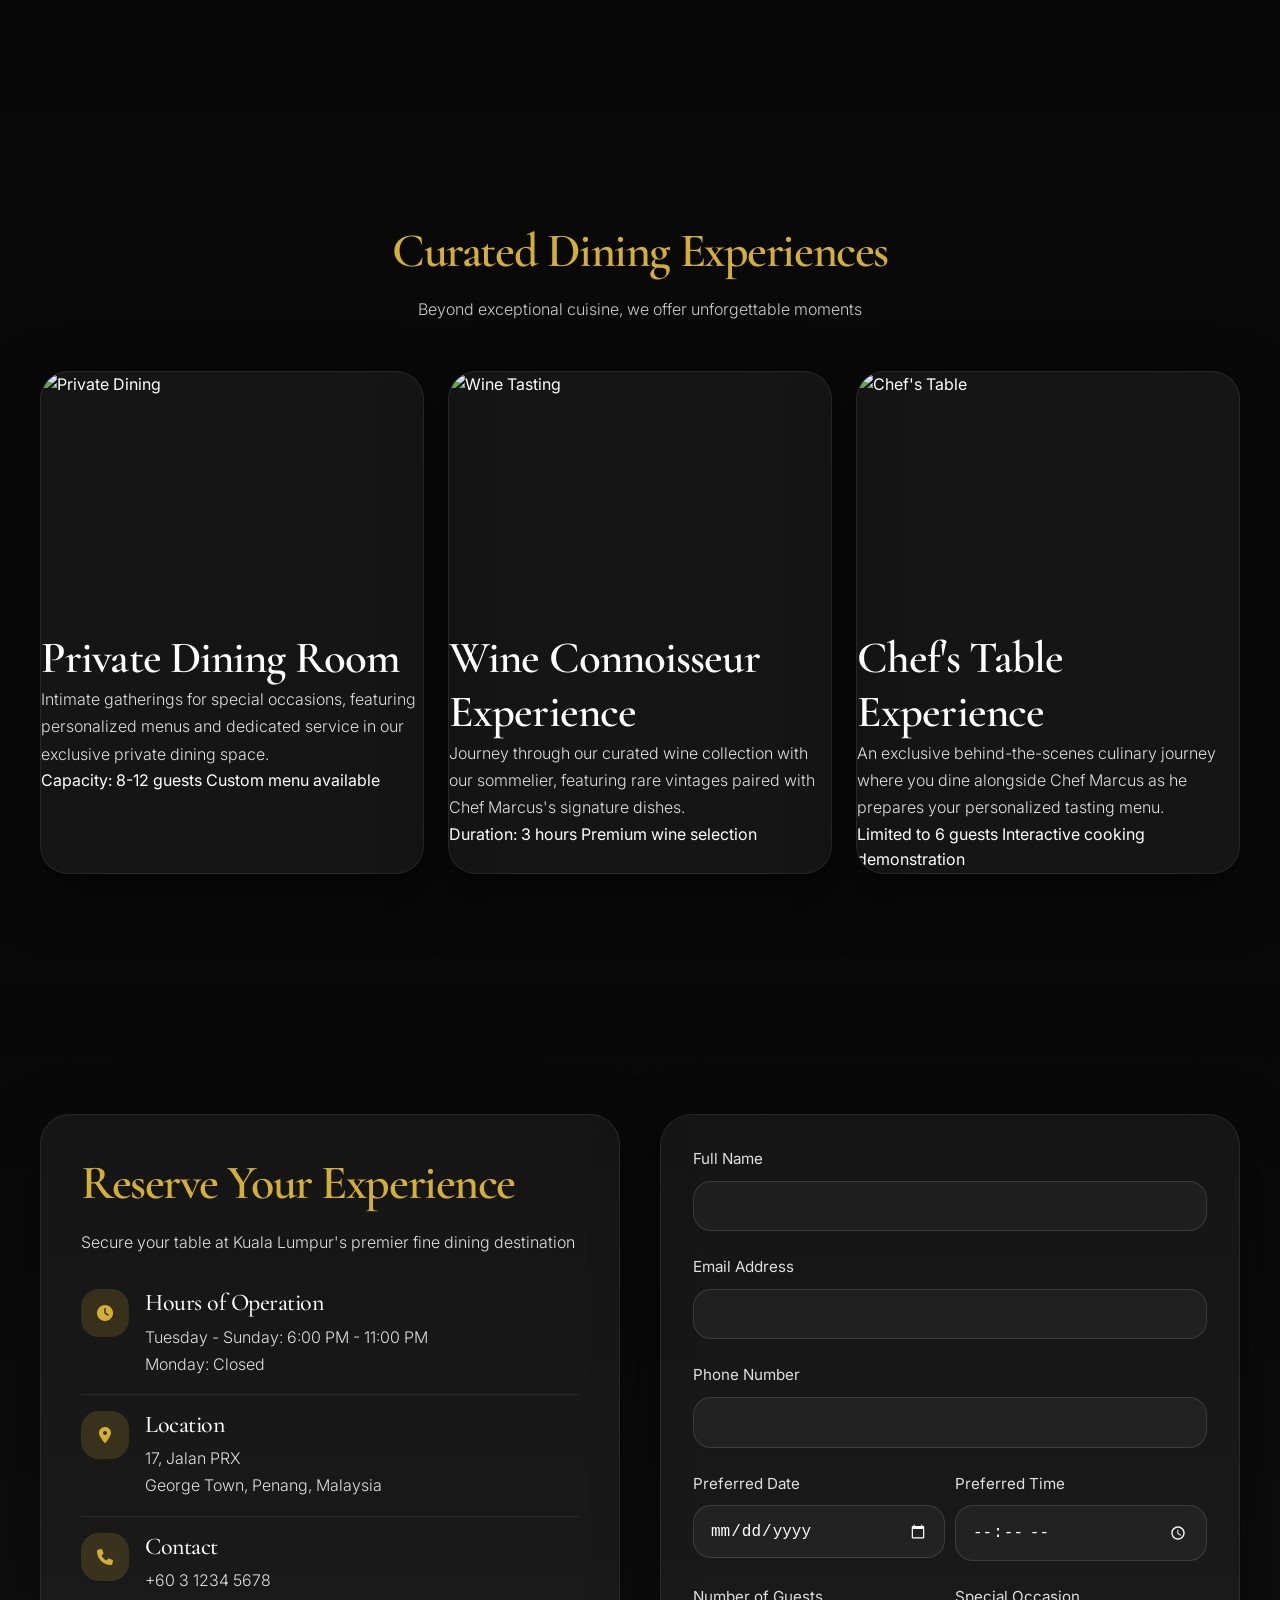
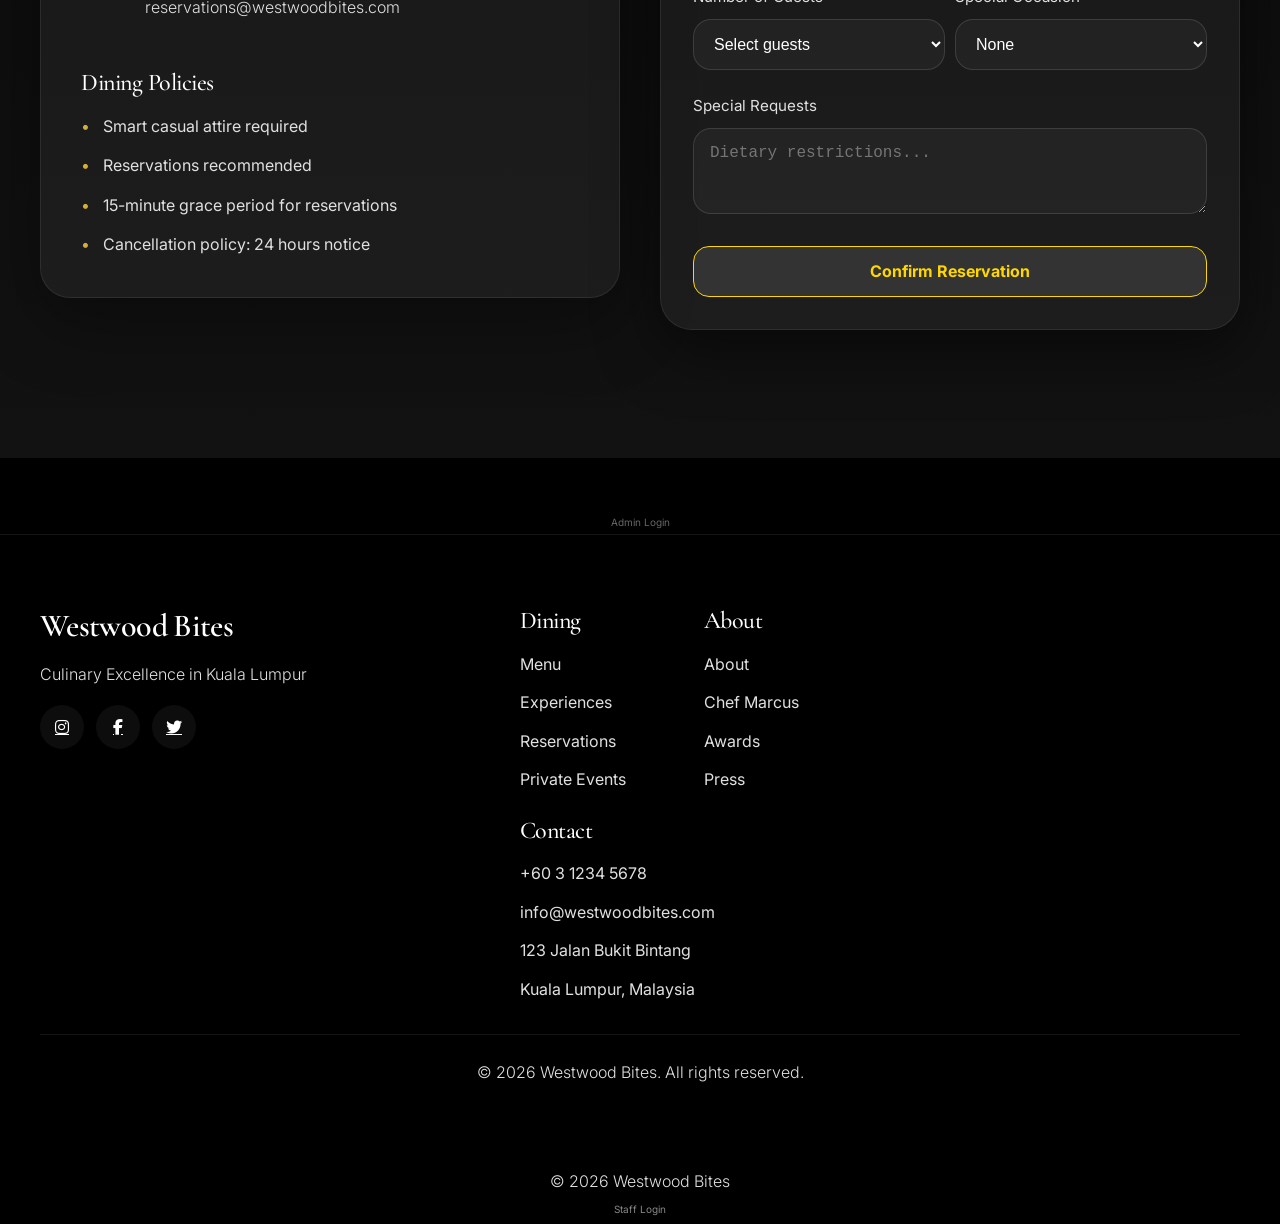
==== commit 867a6cf8: "Update index.html" ====
--- a/index.html
+++ b/index.html
@@ -120,24 +120,7 @@
                    <div class="chef-image-box">
         <img src="westwood bites_10.png" alt="Wagyu Beef Menu">
     </div>
-                    <div class="chef-text-box">
-    <p class="chef-quote">"creating memories that last a lifetime."</p>
-    <h3 class="chef-name">- Chef Marcus Chen</h3>
-    
-    <div class="chef-honors">
-        <div class="honor-item">
-            <span class="honor-number">12+</span>
-            <span class="honor-text">Years of Culinary<br>Artistry</span>
-        </div>
-        <div class="honor-item">
-            <span class="honor-number">03</span>
-            <span class="honor-text">Michelin Star<br>Background</span>
-        </div>
-  
-                </div>
-            </div>
-        </div>
-    </div>
+         >
 </section>
 
 <!-- Menu Section -->
--- a/style_modern.css
+++ b/style_modern.css
@@ -1415,15 +1415,39 @@
     height: 100%;
     object-fit: cover;        /* 🌟 核心：确保图片拉伸填满左侧时，不会变形 */
 }
-
-/* 右侧文字盒子：继承原本的黑金风格 */
-.chef-text-box {
-    flex: 1;                  /* 左右等宽 */
-    background: #121212;      /* 保持你原本的深黑背景色 */
-    padding: 3rem;            /* 内部留白，让文字呼吸 */
-    display: flex;
-    flex-direction: column;
-    justify-content: center;  /* 文字内容在右侧上下居中 */
-    border-left: 3px solid #d4af37; /* 顺便把原本左边的金边移到这里 */
-}
-
+/* 荣誉标签的总容器（缩小版） */
+.chef-honors {
+    display: flex;
+    justify-content: flex-start;
+    gap: 2rem;                      /* 缩小两个标签之间的间距 */
+    margin-top: 1.5rem;             /* 缩小与上面文字的距离 */
+    border-top: 1px solid rgba(255, 255, 255, 0.08); /* 线条更淡一点 */
+    padding-top: 1.2rem;
+}
+
+/* 单个荣誉项目 */
+.honor-item {
+    display: flex;
+    align-items: center;
+    gap: 0.6rem;                    /* 缩小数字和文字之间的间距 */
+}
+
+/* 金色的大数字（缩小版） */
+.honor-number {
+    font-family: 'Cormorant Garamond', serif;
+    font-size: 2rem;                /* 从 2.8rem 缩小到 2rem */
+    font-weight: 400;
+    color: #d4af37;                 
+    line-height: 1;
+}
+
+/* 数字右边的说明文字（缩小版） */
+.honor-text {
+    font-family: 'Inter', sans-serif;
+    font-size: 0.68rem;             /* 字体进一步缩小，更显精致 */
+    text-transform: uppercase;      
+    letter-spacing: 1px;            
+    color: #8e8e8e;                 /* 颜色稍微调暗一点点，显得更低调 */
+    line-height: 1.2;
+}
+、
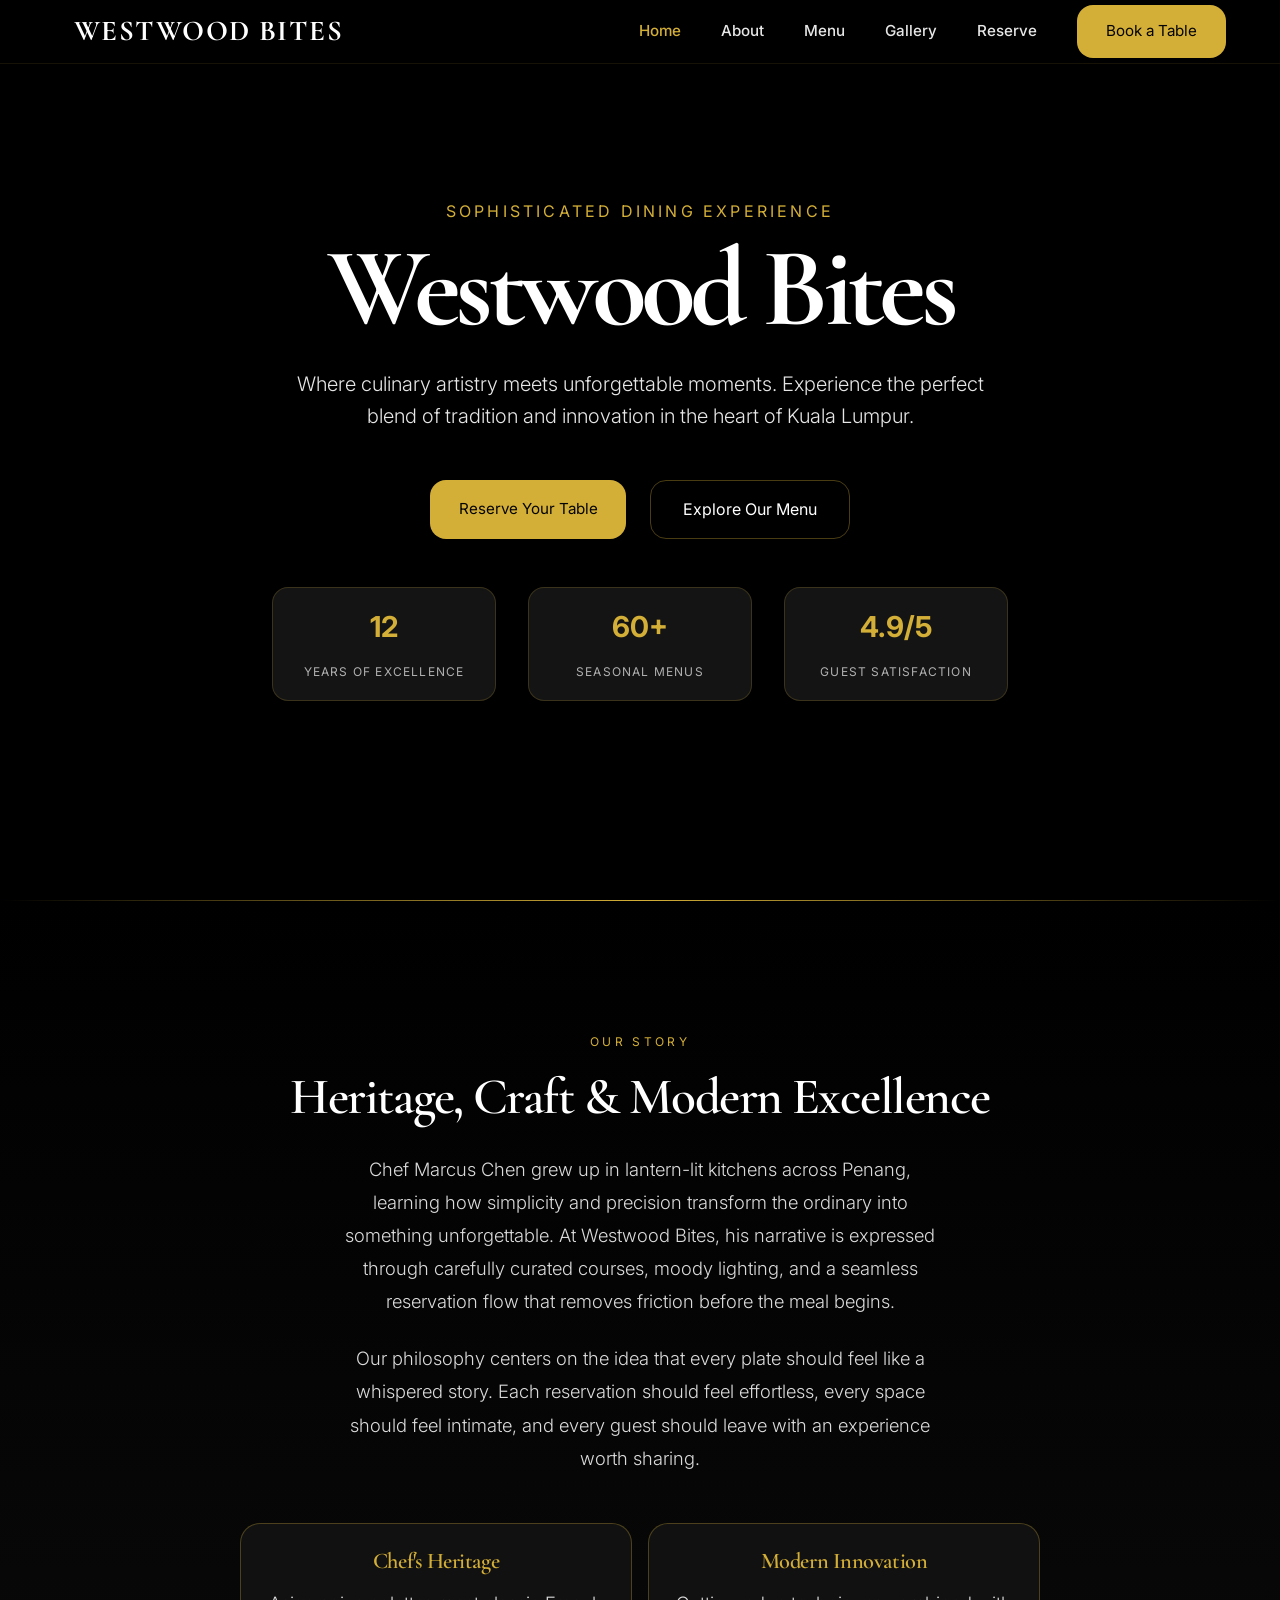
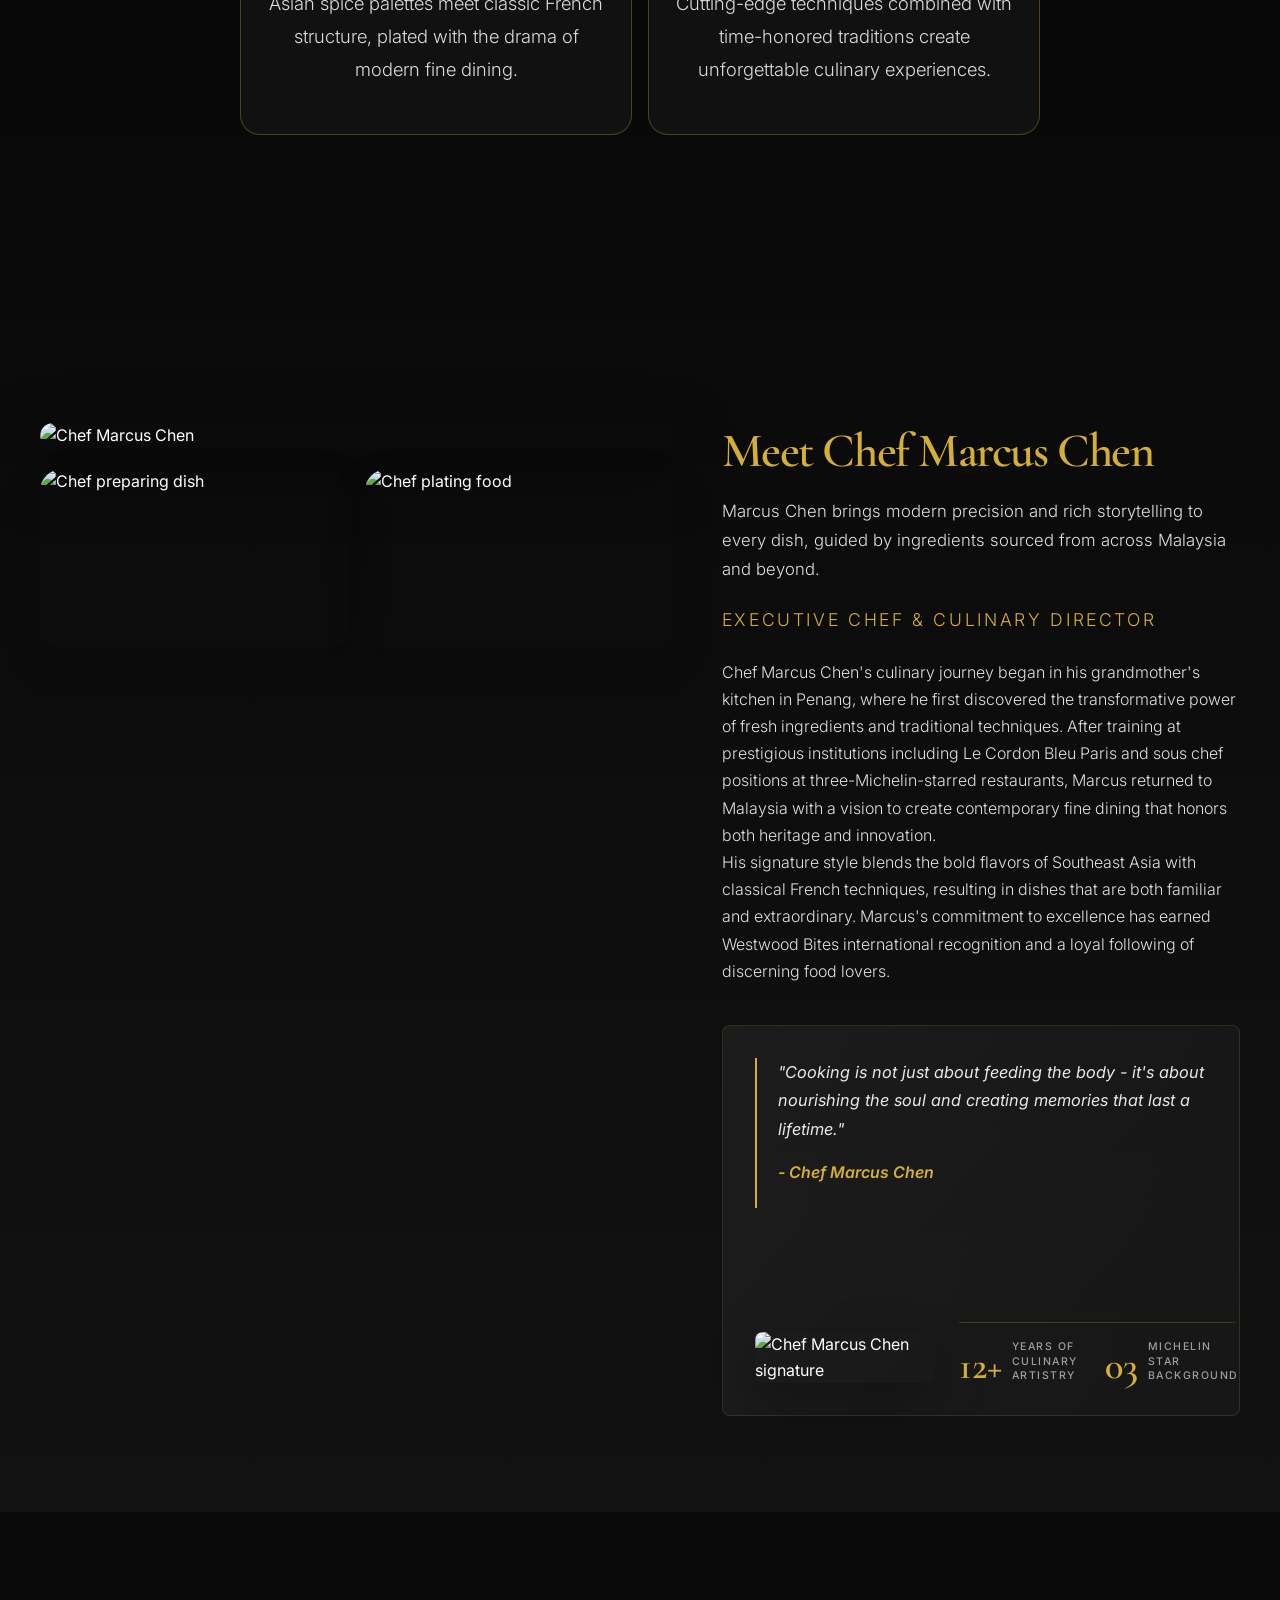
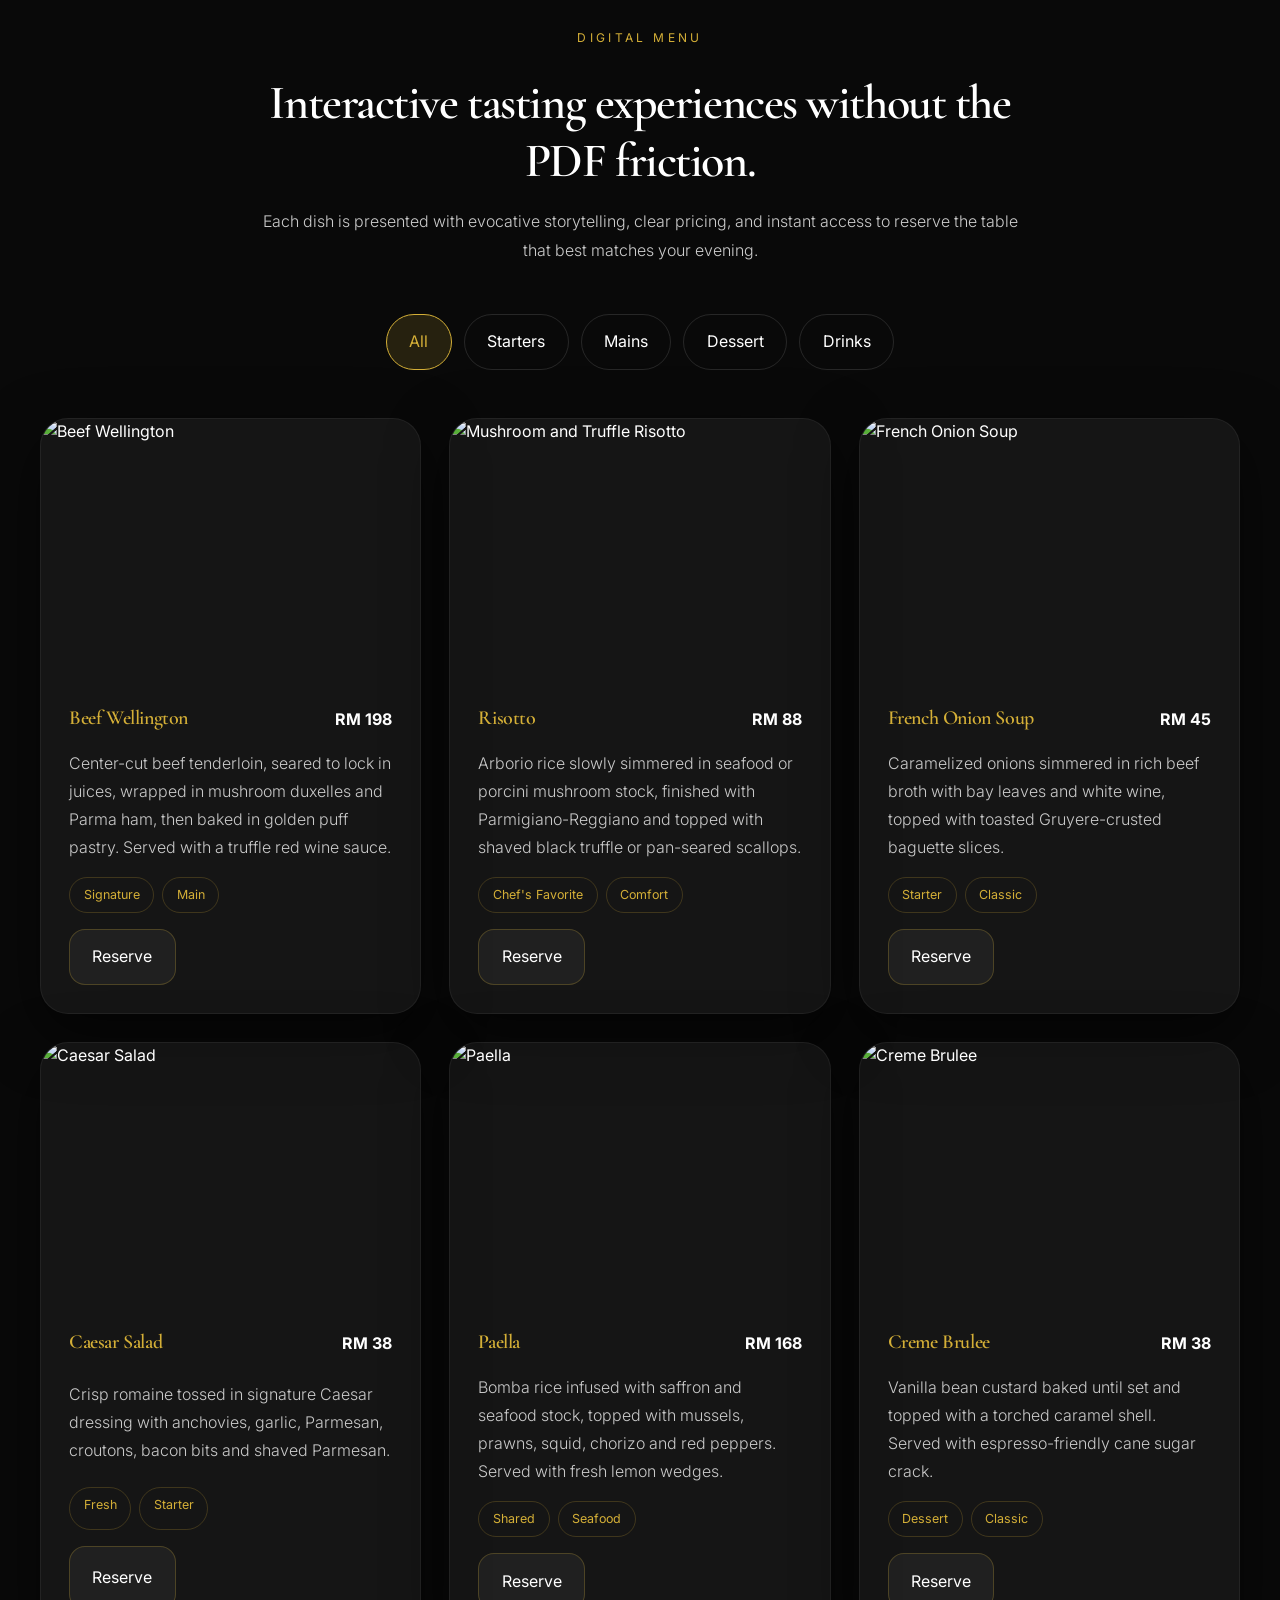
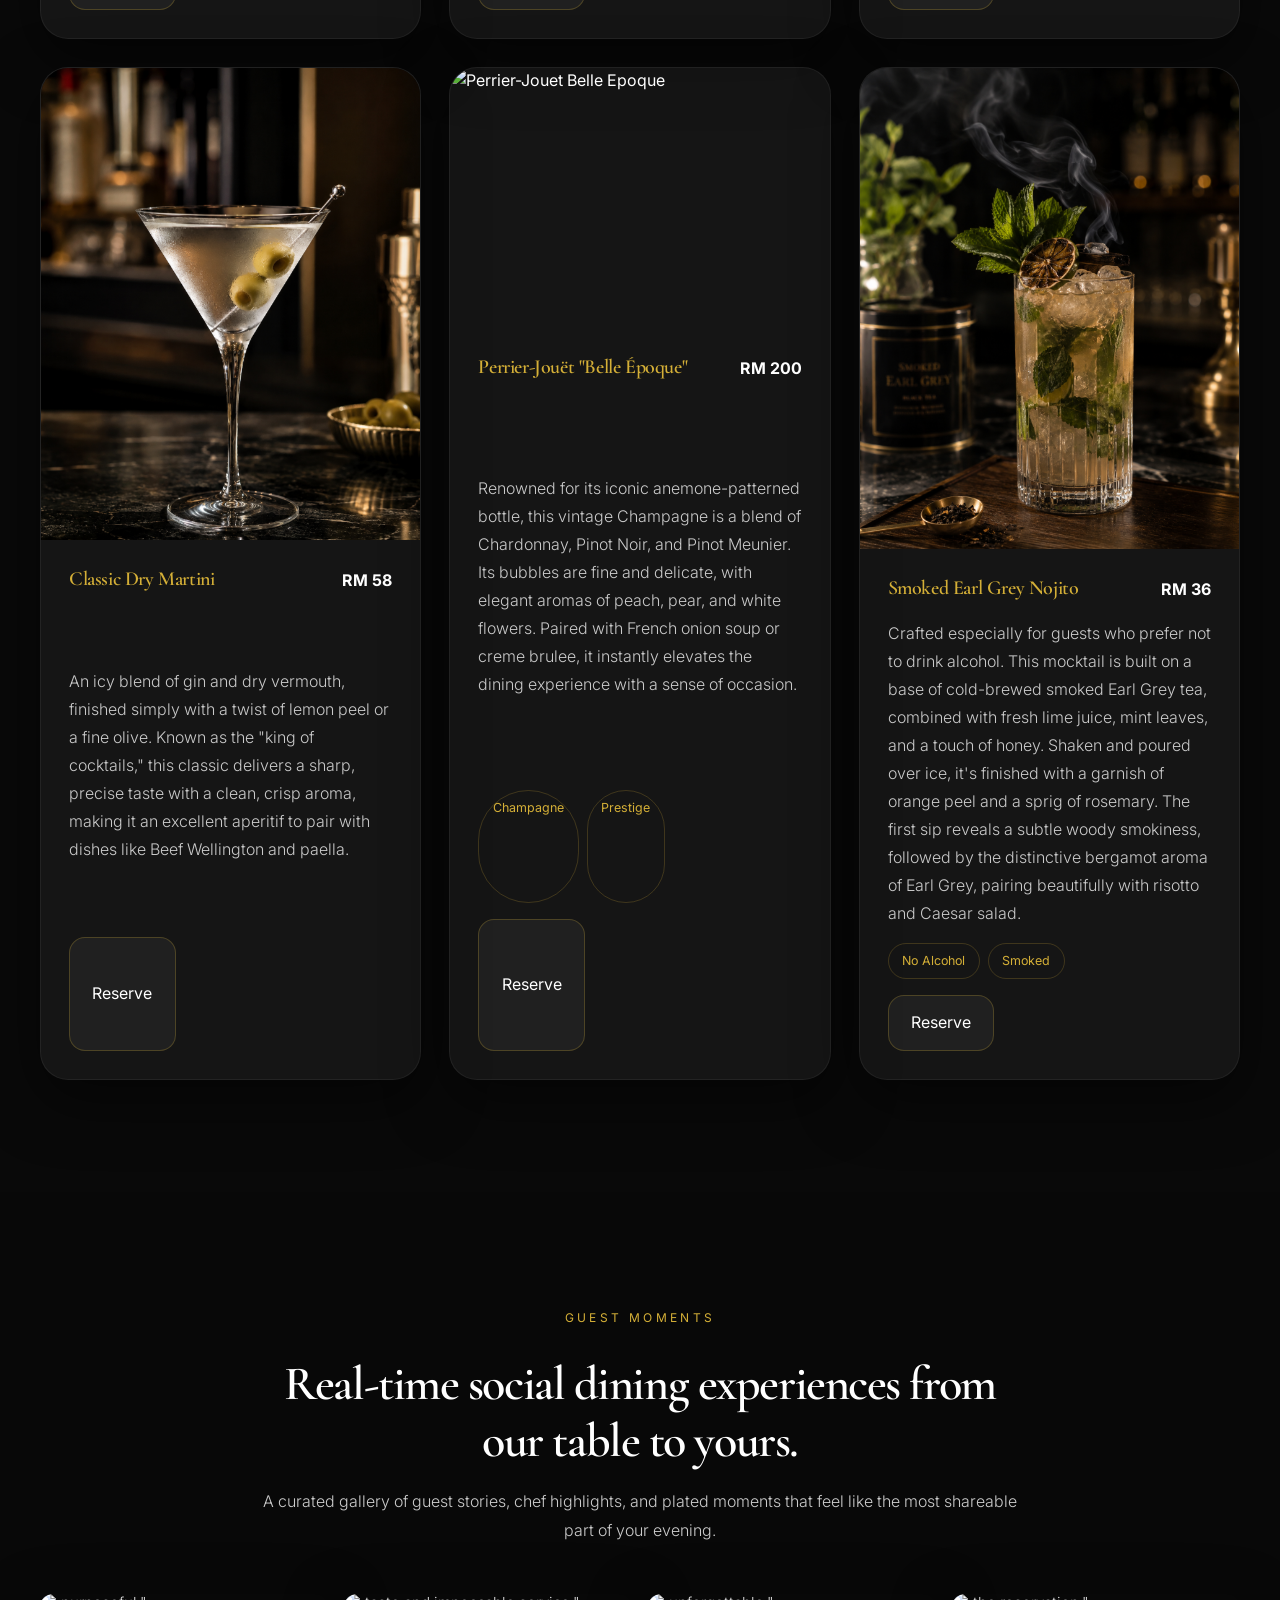
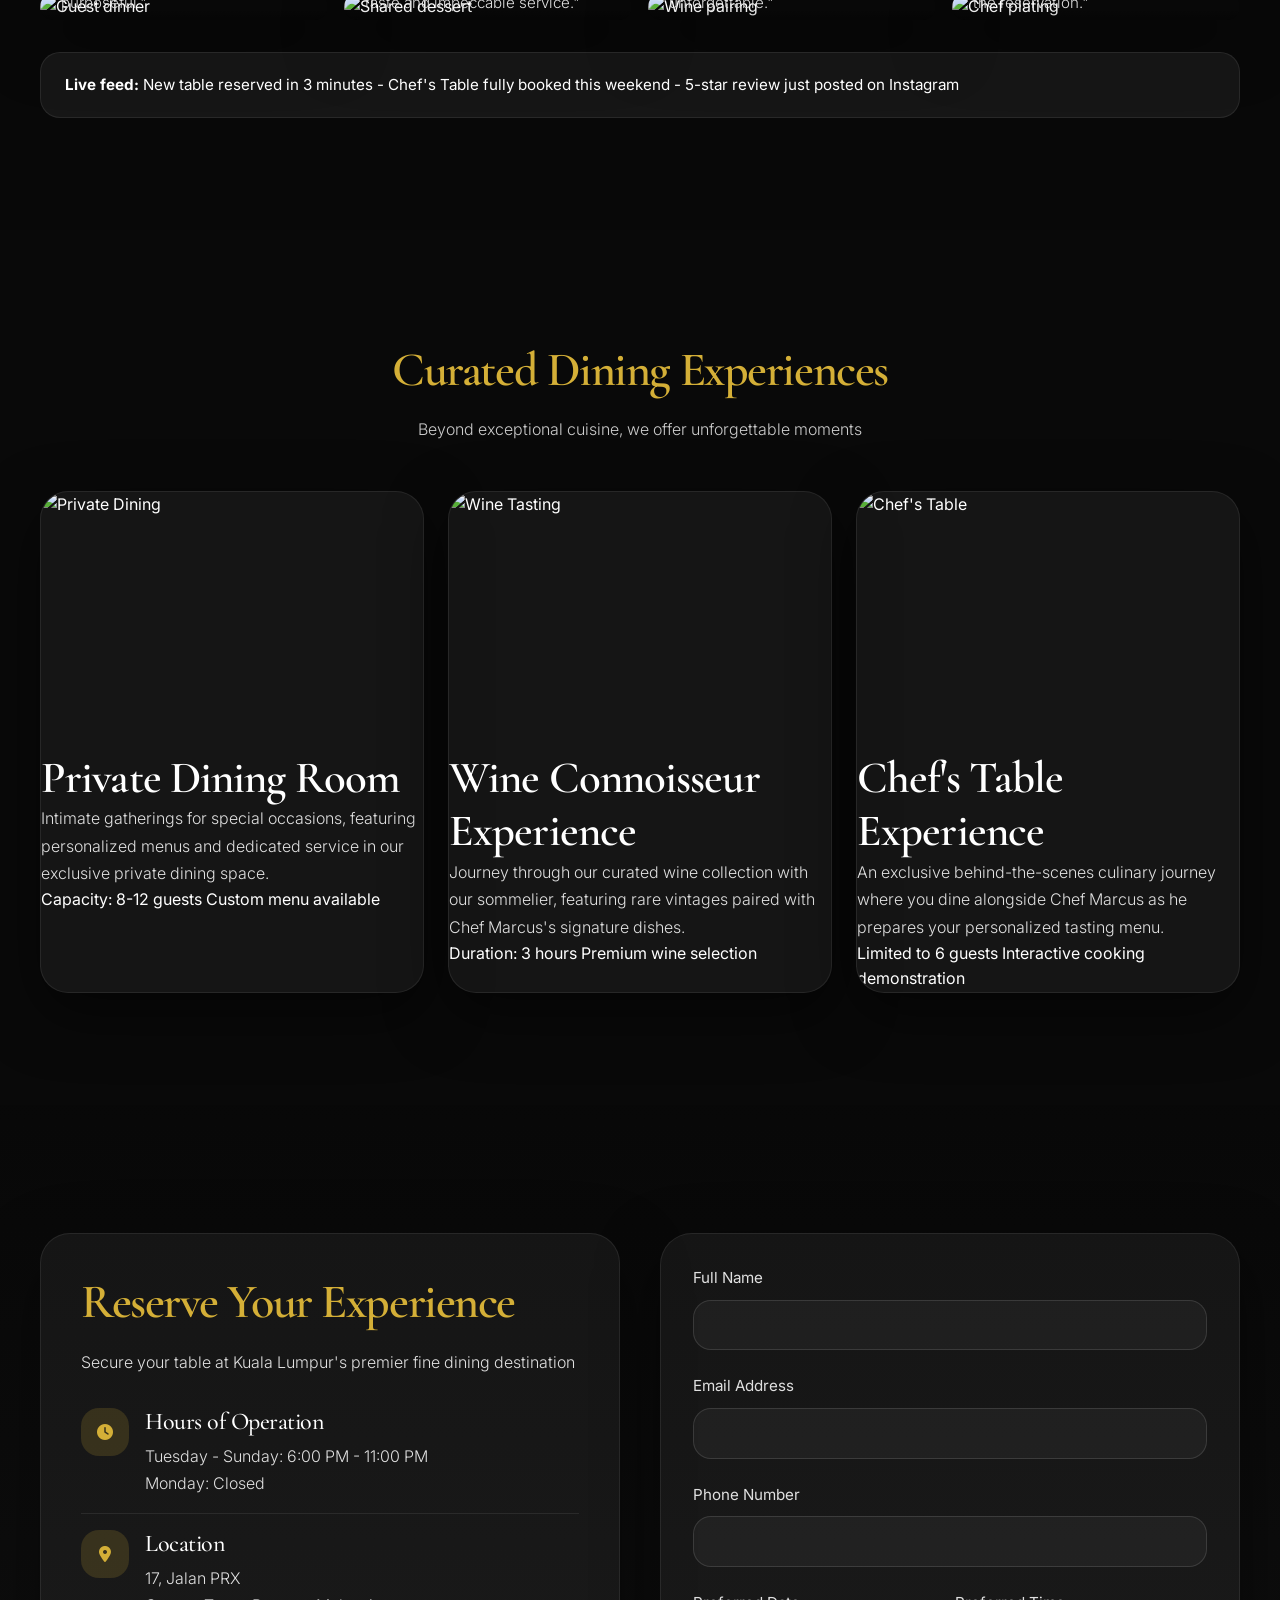
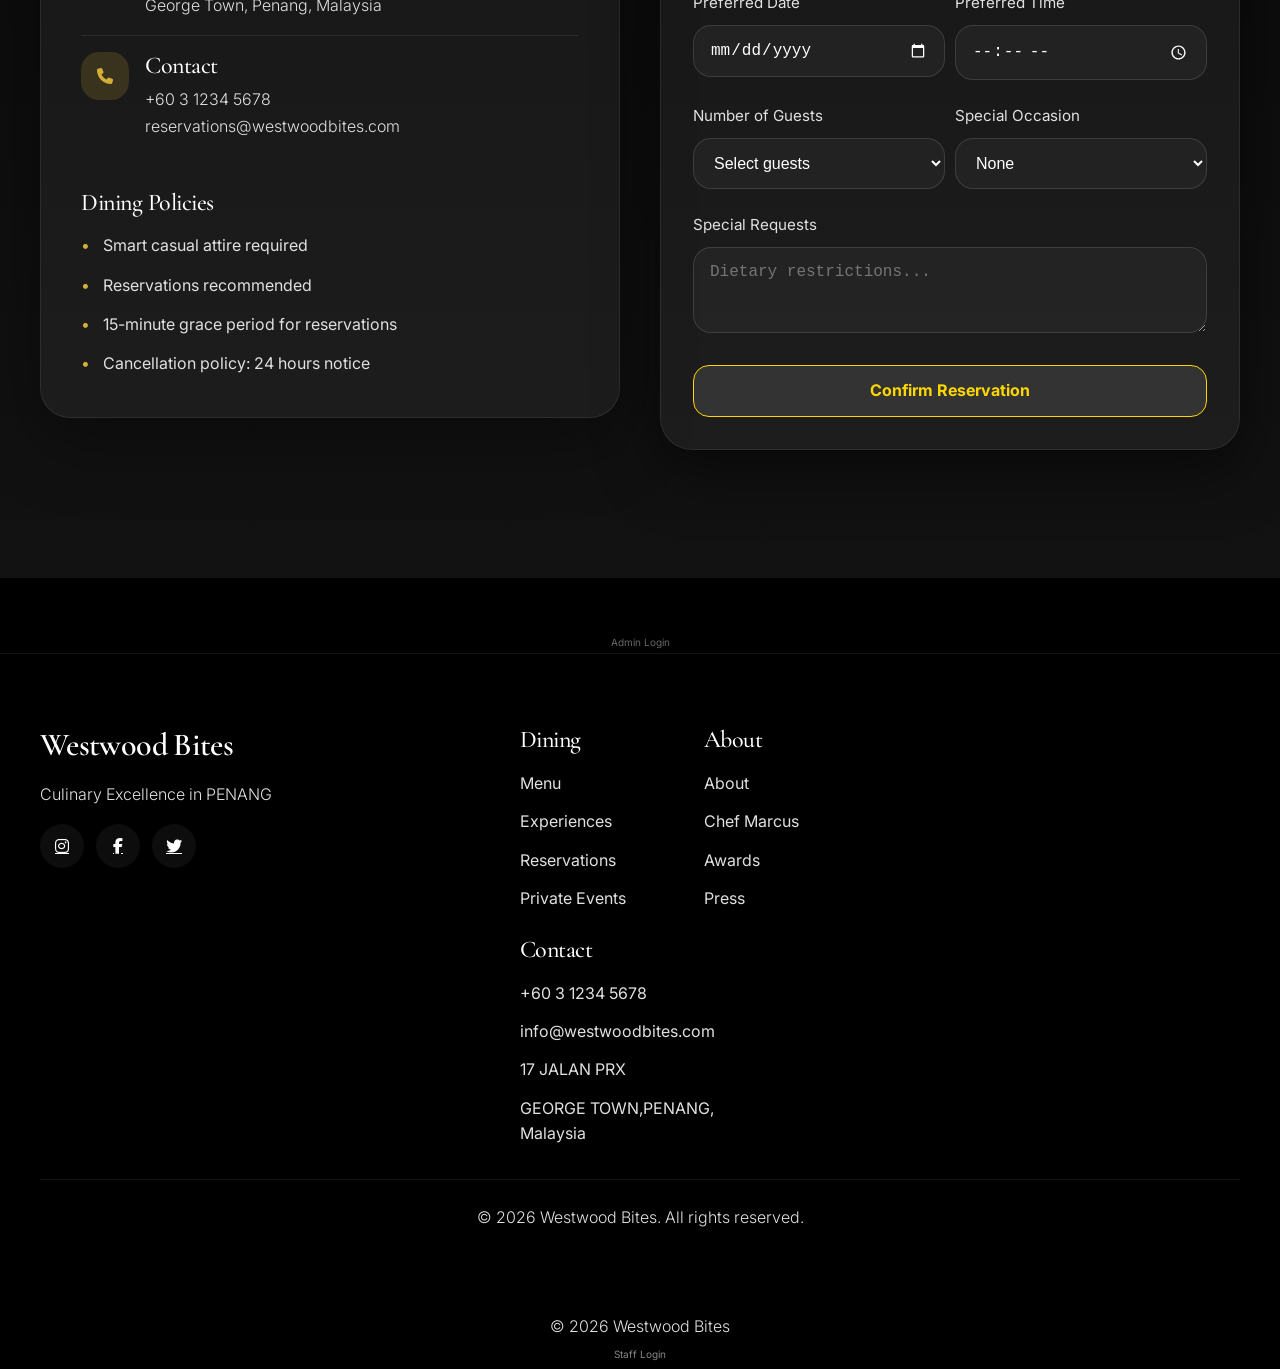
==== commit bd01ac83: "Update index.html" ====
--- a/index.html
+++ b/index.html
@@ -108,19 +108,32 @@
                 <p class="chef-title">Executive Chef & Culinary Director</p>
                 <p>Chef Marcus Chen's culinary journey began in his grandmother's kitchen in Penang, where he first discovered the transformative power of fresh ingredients and traditional techniques. After training at prestigious institutions including Le Cordon Bleu Paris and sous chef positions at three-Michelin-starred restaurants, Marcus returned to Malaysia with a vision to create contemporary fine dining that honors both heritage and innovation.</p>
                 <p>His signature style blends the bold flavors of Southeast Asia with classical French techniques, resulting in dishes that are both familiar and extraordinary. Marcus's commitment to excellence has earned Westwood Bites international recognition and a loyal following of discerning food lovers.</p>
-                <div class="chef-section-container">
-    
-   
-                <div class="chef-quote">
-                    <blockquote>"Cooking is not just about feeding the body - it's about nourishing the soul and creating memories that last a lifetime."</blockquote>
-                    <cite>- Chef Marcus Chen</cite>
-                </div>
-
-                <div class="chef-signature">
-                   <div class="chef-image-box">
-        <img src="westwood bites_10.png" alt="Wagyu Beef Menu">
-    </div>
-         >
+                <div class="chef-brand-panel">
+                    <div class="chef-quote">
+                        <blockquote>"Cooking is not just about feeding the body - it's about nourishing the soul and creating memories that last a lifetime."</blockquote>
+                        <cite>- Chef Marcus Chen</cite>
+                    </div>
+
+                    <div class="chef-brand-footer">
+                        <div class="chef-signature">
+                            <img src="westwood bites_10.png" alt="Chef Marcus Chen signature">
+                        </div>
+
+                        <div class="chef-honors" aria-label="Chef honors">
+                            <div class="honor-item">
+                                <span class="honor-number">12+</span>
+                                <span class="honor-text">Years of Culinary Artistry</span>
+                            </div>
+                            <div class="honor-item">
+                                <span class="honor-number">03</span>
+                                <span class="honor-text">Michelin Star Background</span>
+                            </div>
+                        </div>
+                    </div>
+                </div>
+            </div>
+        </div>
+    </div>
 </section>
 
 <!-- Menu Section -->
@@ -490,7 +503,7 @@
         <div class="footer-content">
             <div class="footer-brand">
                 <h3>Westwood Bites</h3>
-                <p>Culinary Excellence in Kuala Lumpur</p>
+                <p>Culinary Excellence in PENANG</p>
                 <div class="social-links">
                     <a href="#" class="social-link"><i class="fab fa-instagram"></i></a>
                     <a href="#" class="social-link"><i class="fab fa-facebook-f"></i></a>
@@ -522,8 +535,8 @@
                     <ul>
                         <li><a href="tel:+60312345678">+60 3 1234 5678</a></li>
                         <li><a href="mailto:info@westwoodbites.com">info@westwoodbites.com</a></li>
-                        <li>123 Jalan Bukit Bintang</li>
-                        <li>Kuala Lumpur, Malaysia</li>
+                        <li>17 JALAN PRX</li>
+                        <li>GEORGE TOWN,PENANG, Malaysia</li>
                     </ul>
                 </div>
             </div>
@@ -542,4 +555,3 @@
 <script src="app_modern.js"></script>
 </body>
 </html>
-
--- a/style_modern.css
+++ b/style_modern.css
@@ -176,8 +176,6 @@
     backdrop-filter: blur(18px);
     border-bottom: 1px solid rgba(255,255,255,0.06);
     display: none;
-    
-    /* 👇 加上这两行，确保滚动时出来的导航栏也和刚才一样矮 */
     height: 60px; 
     line-height: 60px; 
 }
@@ -189,7 +187,6 @@
     width: 100%;
     z-index: 1000;
     background: transparent;
-    /* 强制缩短上下内边距 */
     padding: 0.3rem 0 !important; 
 }
 
@@ -198,34 +195,30 @@
     align-items: center;
     justify-content: space-between;
     gap: 1rem;
-    /* 强制限制最小高度 */
     min-height: 50px !important; 
     padding: 0 1.5rem;
-    margin-right: 50px !important; /* 👈 每个字的右边空出 25 像素 */
-    margin-left: 50px !important;  /* 👈 每个字的左边空出 25 像素 */
-}
-/* 控制 Logo 图片的大小 */
+    margin-right: 50px !important;
+    margin-left: 50px !important;
+}
 .logo-img {
-    height: 40px;       /* 1. 限制高度，根据你导航栏的矮化程度，35px - 45px 左右最合适 */
-    width: auto;        /* 2. 宽度自动等比例缩放，防止图片变形 */
-    display: block;     /* 3. 清除图片下方的默认微小间隙 */
-}
-
-/* 如果你想让图片上下居中或者加点边距，可以调整它的父级 */
+    height: 40px;
+    width: auto;
+    display: block;
+}
+
 .logo {
     display: flex;
     align-items: center;
-    text-decoration: none; /* 取消自带的下划线 */
+    text-decoration: none;
 }
 .logo {
-    font-family: 'Cormorant Garamond', serif; /* 使用你引用的高级衬线字体 */
-    font-size: 1.4rem;                        /* 调整字号大小 */
-    font-weight: 600;                         /* 字体的粗细 */
-    letter-spacing: 2px;                      /* 🌟 让字母之间有一点点空隙，会显得非常高级 */
-    color: #ffffff !important;                /* 确保字是纯白色 */
-    text-decoration: none;                    /* 去掉自带的下划线 */
-    text-transform: uppercase;                /* 强制转换成大写 */
-}
+    font-family: 'Cormorant Garamond', serif;
+    font-size: 1.4rem;
+    font-weight: 600;
+    letter-spacing: 2px;
+    color: #ffffff !important;
+    text-decoration: none;
+    text-transform: uppercase;
 }
 .logo:hover {
     background: rgba(212,175,55,0.22);
@@ -241,10 +234,8 @@
 .nav-menu {
    display: flex;
     align-items: center;
-    /* 👇 核心代码：把间距调大，可以根据需要把 2rem 改成 2.5rem 或 3rem */
     gap: 2.5rem !important; 
-    
-    list-style: none; /* 顺便确保列表默认的圆点不会乱跑 */
+    list-style: none;
 }
 .nav-link {
     color: var(--text);
@@ -255,7 +246,7 @@
     transition: color 0.25s ease, opacity 0.25s ease;
     display: flex;
     align-items: center;
-    gap: 2.5rem; /* 👈 把这个数值调大！比如从 1rem 改到 2.5rem 甚至 3rem */
+    gap: 2.5rem;
 }
 .nav-link:hover,
 .nav-link.active {
@@ -1311,9 +1302,9 @@
     .about-grid {
         grid-template-columns: 1fr;
     }
-    /* 鍦ㄤ綘鐨?CSS 鏂囦欢涓坊鍔?*/
+    /* Content spacing for the fixed navigation bar */
 .content-section { 
-    padding-top: 100px; /* 杩欎釜鏁板€煎簲鐣ュぇ浜庢垨绛変簬瀵艰埅鏍忕殑楂樺害 */
+    padding-top: 100px;
 }
 }
 @media (max-width: 768px) {
@@ -1391,63 +1382,109 @@
 .hero-overlap {
     padding-top: 100px; /* offset for fixed navbar */
 }
-/* 大包裹盒子：强制左右排列并等高 */
-.chef-section-container {
-    display: flex;
-    flex-direction: row;      /* 确保横向排列 */
-    align-items: stretch;     /* 🌟 核心：强制左右两边高度完全对齐一致 */
-    justify-content: center;  /* 整体居中 */
-    gap: 0;                   /* 如果想要无缝拼接成一个长方形，设为0；想要间距可以改 20px */
-    max-width: 1000px;        /* 可以根据需要限制整体长方形的最大宽度 */
-    margin: 2rem auto;        /* 上下留出间距，左右居中 */
-    border-radius: 12px;      /* 外层大长方形加点圆角更精致 */
-    overflow: hidden;         /* 确保圆角能切齐图片 */
-}
-
-/* 左侧图片盒子：平分或按比例占据空间 */
-.chef-image-box {
-    flex: 1;                  /* 左右等宽（或者根据需要微调） */
-    display: flex;
-}
-
-.chef-image-box img {
-    width: 100%;
-    height: 100%;
-    object-fit: cover;        /* 🌟 核心：确保图片拉伸填满左侧时，不会变形 */
-}
-/* 荣誉标签的总容器（缩小版） */
+/* Text logo refinement */
+.logo {
+    background: transparent !important;
+    border: none !important;
+    padding: 0 !important;
+    font-family: 'Cormorant Garamond', serif;
+    font-size: 1.4rem;
+    font-weight: 600;
+    letter-spacing: 2px;
+    color: #ffffff !important;
+    text-decoration: none;
+    text-transform: uppercase;
+}
+
+.chef-brand-panel {
+    display: grid;
+    gap: 1.6rem;
+    margin-top: 2.5rem;
+    padding: 2rem;
+    background: linear-gradient(135deg, rgba(255,255,255,0.055), rgba(255,255,255,0.025));
+    border: 1px solid rgba(212,175,55,0.14);
+    border-radius: 8px;
+}
+
+.chef-brand-panel .chef-quote {
+    margin: 0;
+    padding: 0 0 1.4rem 1.35rem;
+    background: transparent;
+    border-left: 2px solid var(--accent);
+    border-radius: 0;
+}
+
+.chef-brand-panel .chef-quote blockquote {
+    font-size: 1.02rem;
+    line-height: 1.75;
+    color: rgba(255,255,255,0.9);
+}
+
+.chef-brand-footer {
+    display: grid;
+    grid-template-columns: minmax(180px, 220px) 1fr;
+    align-items: end;
+    gap: 1.5rem;
+    min-height: 150px;
+}
+
+.chef-brand-panel .chef-signature {
+    align-self: end;
+}
+
+.chef-brand-panel .chef-signature img {
+    width: 220px;
+    max-width: 100%;
+    border-radius: 8px;
+    box-shadow: 0 20px 50px rgba(0,0,0,0.26);
+}
+
 .chef-honors {
-    display: flex;
-    justify-content: flex-start;
-    gap: 2rem;                      /* 缩小两个标签之间的间距 */
-    margin-top: 1.5rem;             /* 缩小与上面文字的距离 */
-    border-top: 1px solid rgba(255, 255, 255, 0.08); /* 线条更淡一点 */
-    padding-top: 1.2rem;
-}
-
-/* 单个荣誉项目 */
+    align-self: end;
+    justify-self: end;
+    display: grid;
+    grid-template-columns: repeat(2, minmax(130px, 1fr));
+    gap: 1rem;
+    width: min(100%, 360px);
+    padding-top: 1.1rem;
+    border-top: 1px solid rgba(212,175,55,0.22);
+}
+
 .honor-item {
-    display: flex;
-    align-items: center;
-    gap: 0.6rem;                    /* 缩小数字和文字之间的间距 */
-}
-
-/* 金色的大数字（缩小版） */
+    display: grid;
+    grid-template-columns: auto 1fr;
+    align-items: end;
+    gap: 0.65rem;
+}
+
 .honor-number {
     font-family: 'Cormorant Garamond', serif;
-    font-size: 2rem;                /* 从 2.8rem 缩小到 2rem */
-    font-weight: 400;
-    color: #d4af37;                 
-    line-height: 1;
-}
-
-/* 数字右边的说明文字（缩小版） */
+    font-size: clamp(2rem, 3vw, 2.65rem);
+    font-weight: 600;
+    color: var(--accent);
+    line-height: 0.9;
+}
+
 .honor-text {
+    max-width: 7.5rem;
     font-family: 'Inter', sans-serif;
-    font-size: 0.68rem;             /* 字体进一步缩小，更显精致 */
-    text-transform: uppercase;      
-    letter-spacing: 1px;            
-    color: #8e8e8e;                 /* 颜色稍微调暗一点点，显得更低调 */
-    line-height: 1.2;
-}
-、
+    font-size: 0.66rem;
+    font-weight: 500;
+    text-transform: uppercase;
+    letter-spacing: 0.14em;
+    color: rgba(255,255,255,0.58);
+    line-height: 1.35;
+}
+
+@media (max-width: 768px) {
+    .chef-brand-footer,
+    .chef-honors {
+        grid-template-columns: 1fr;
+    }
+
+    .chef-honors {
+        justify-self: stretch;
+        width: 100%;
+    }
+}
+
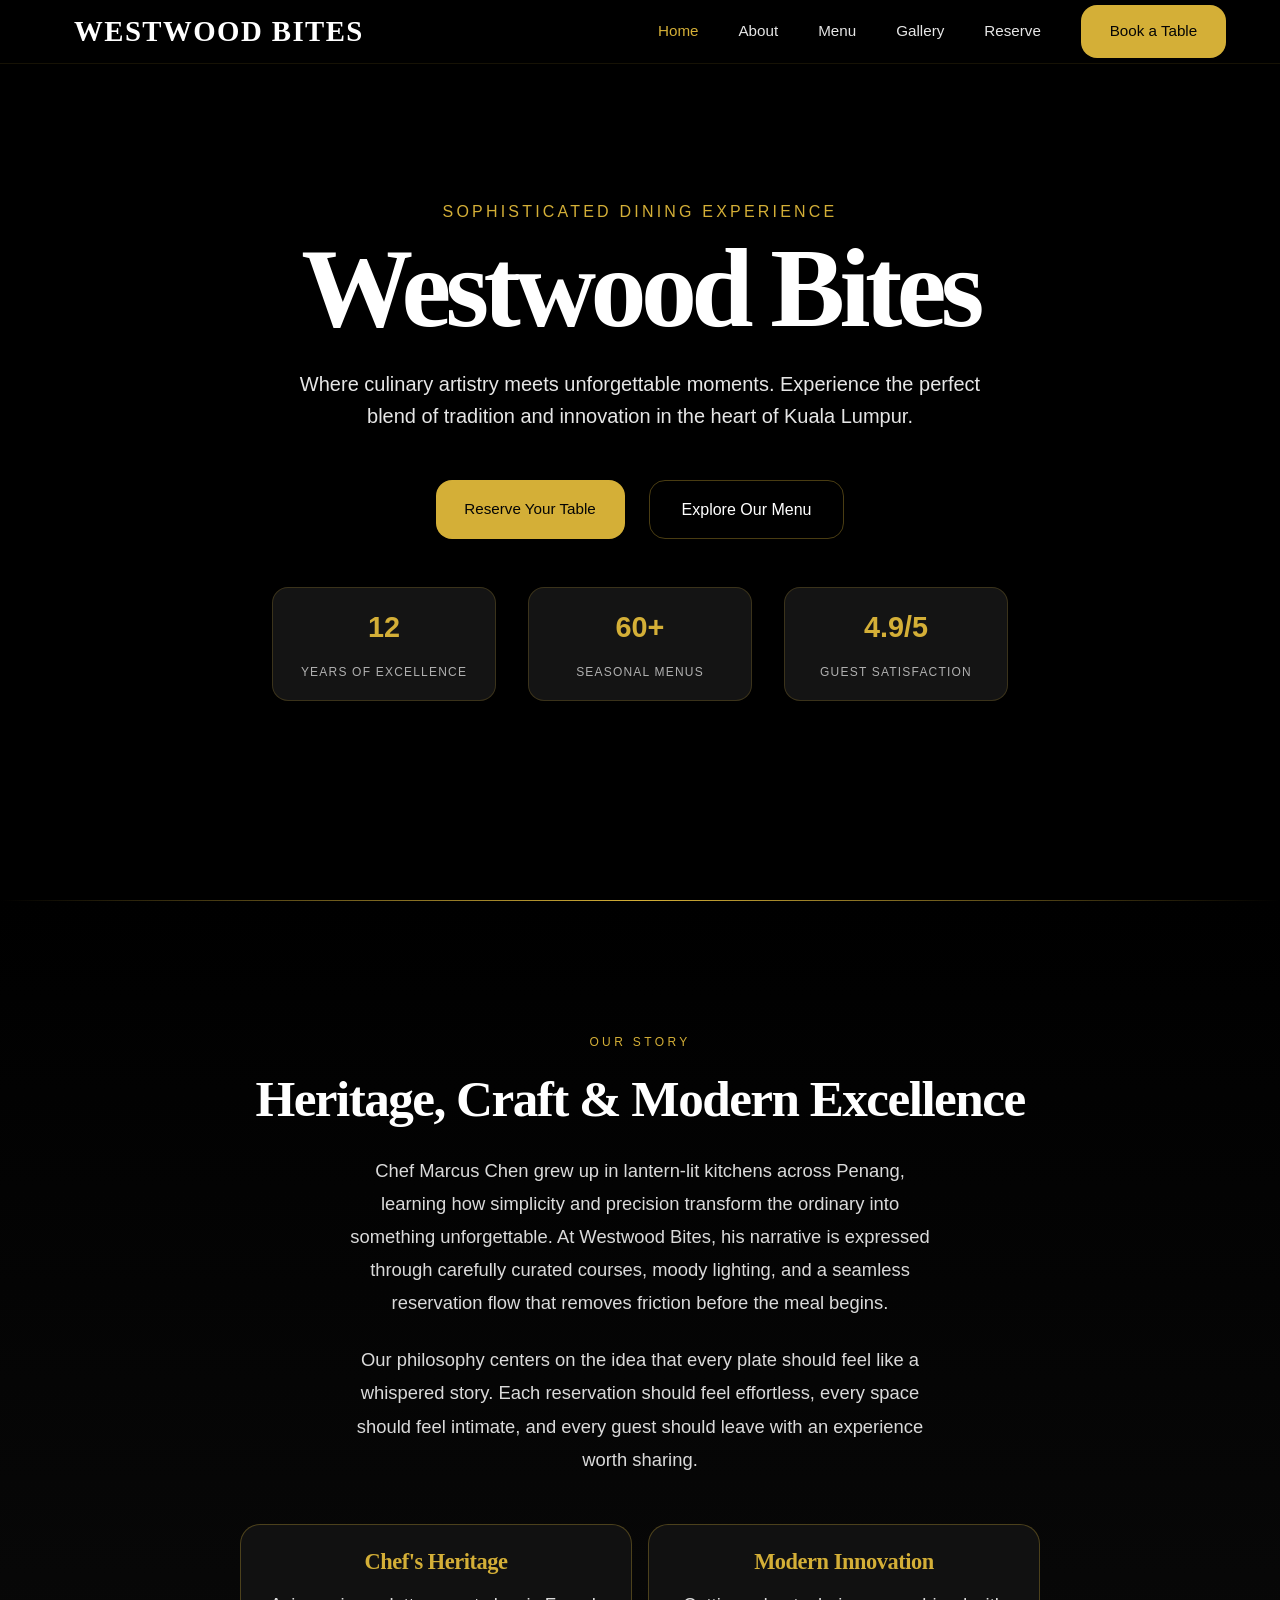
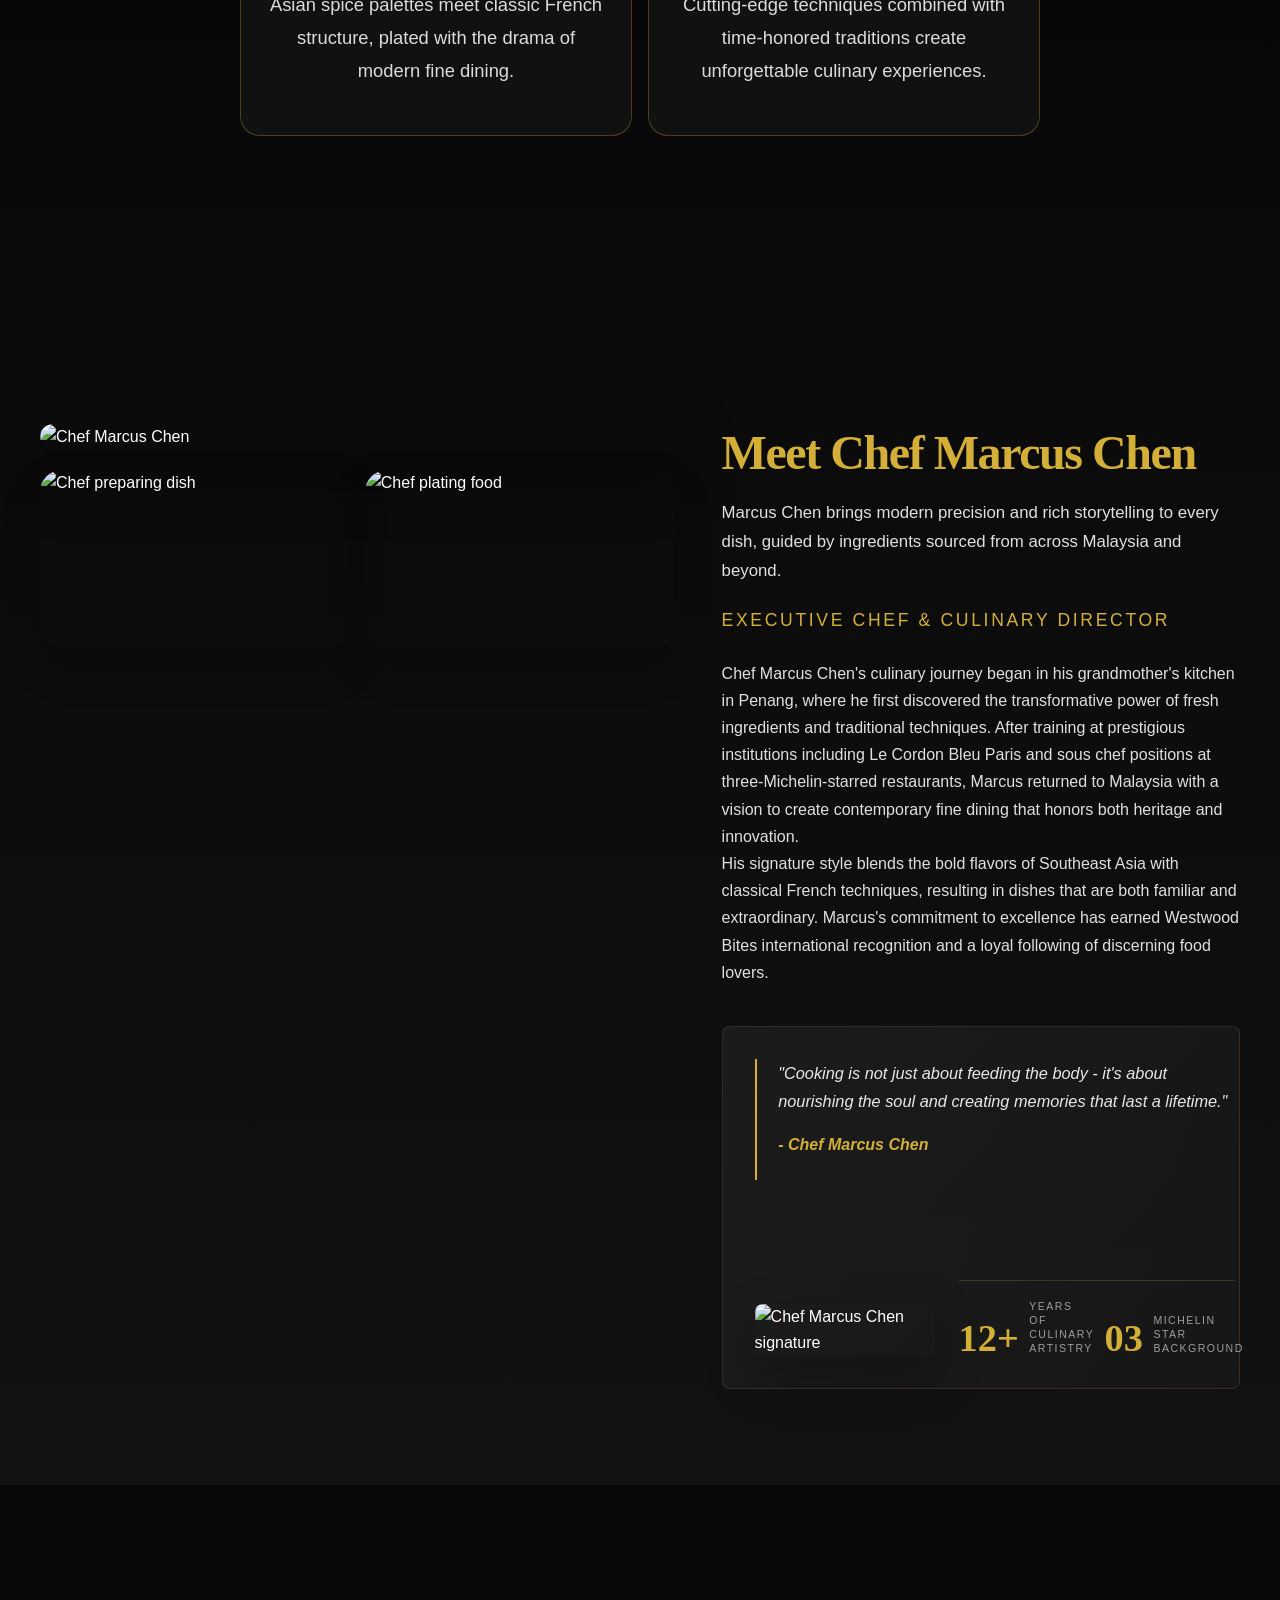
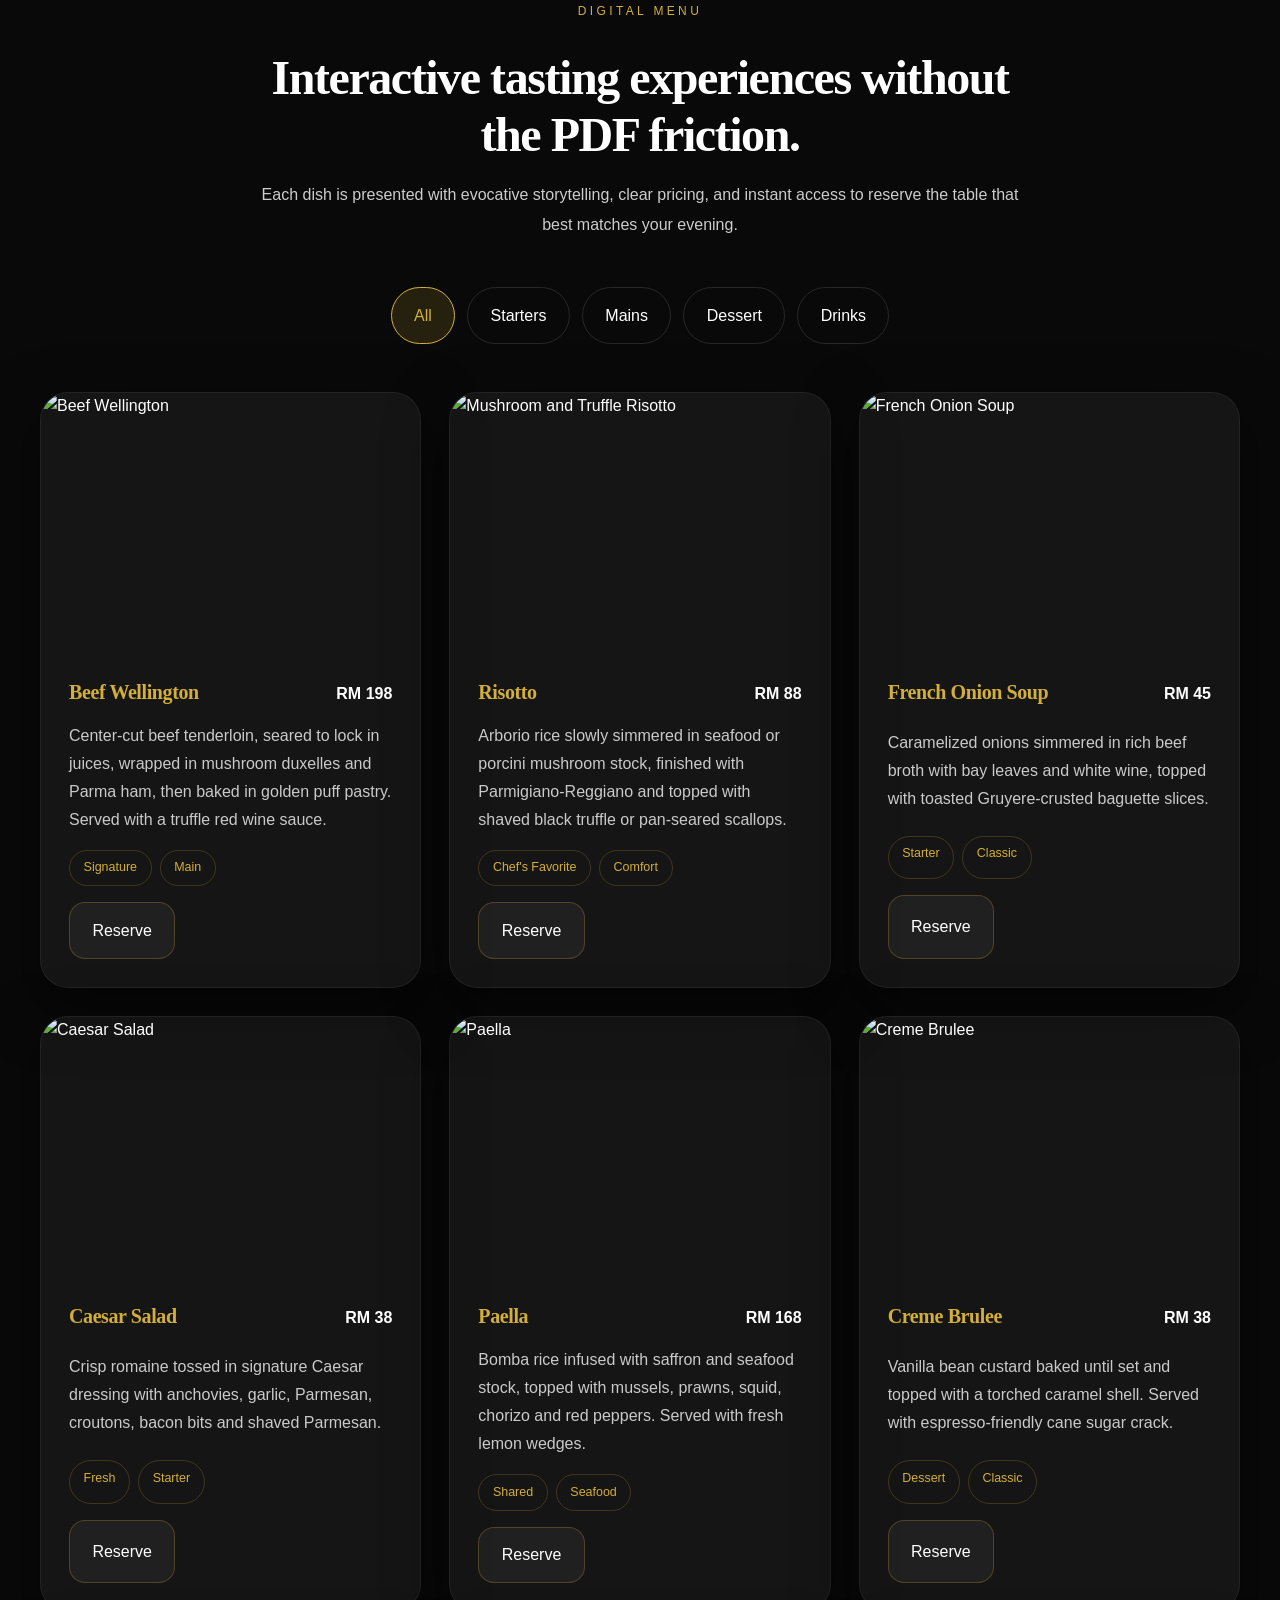
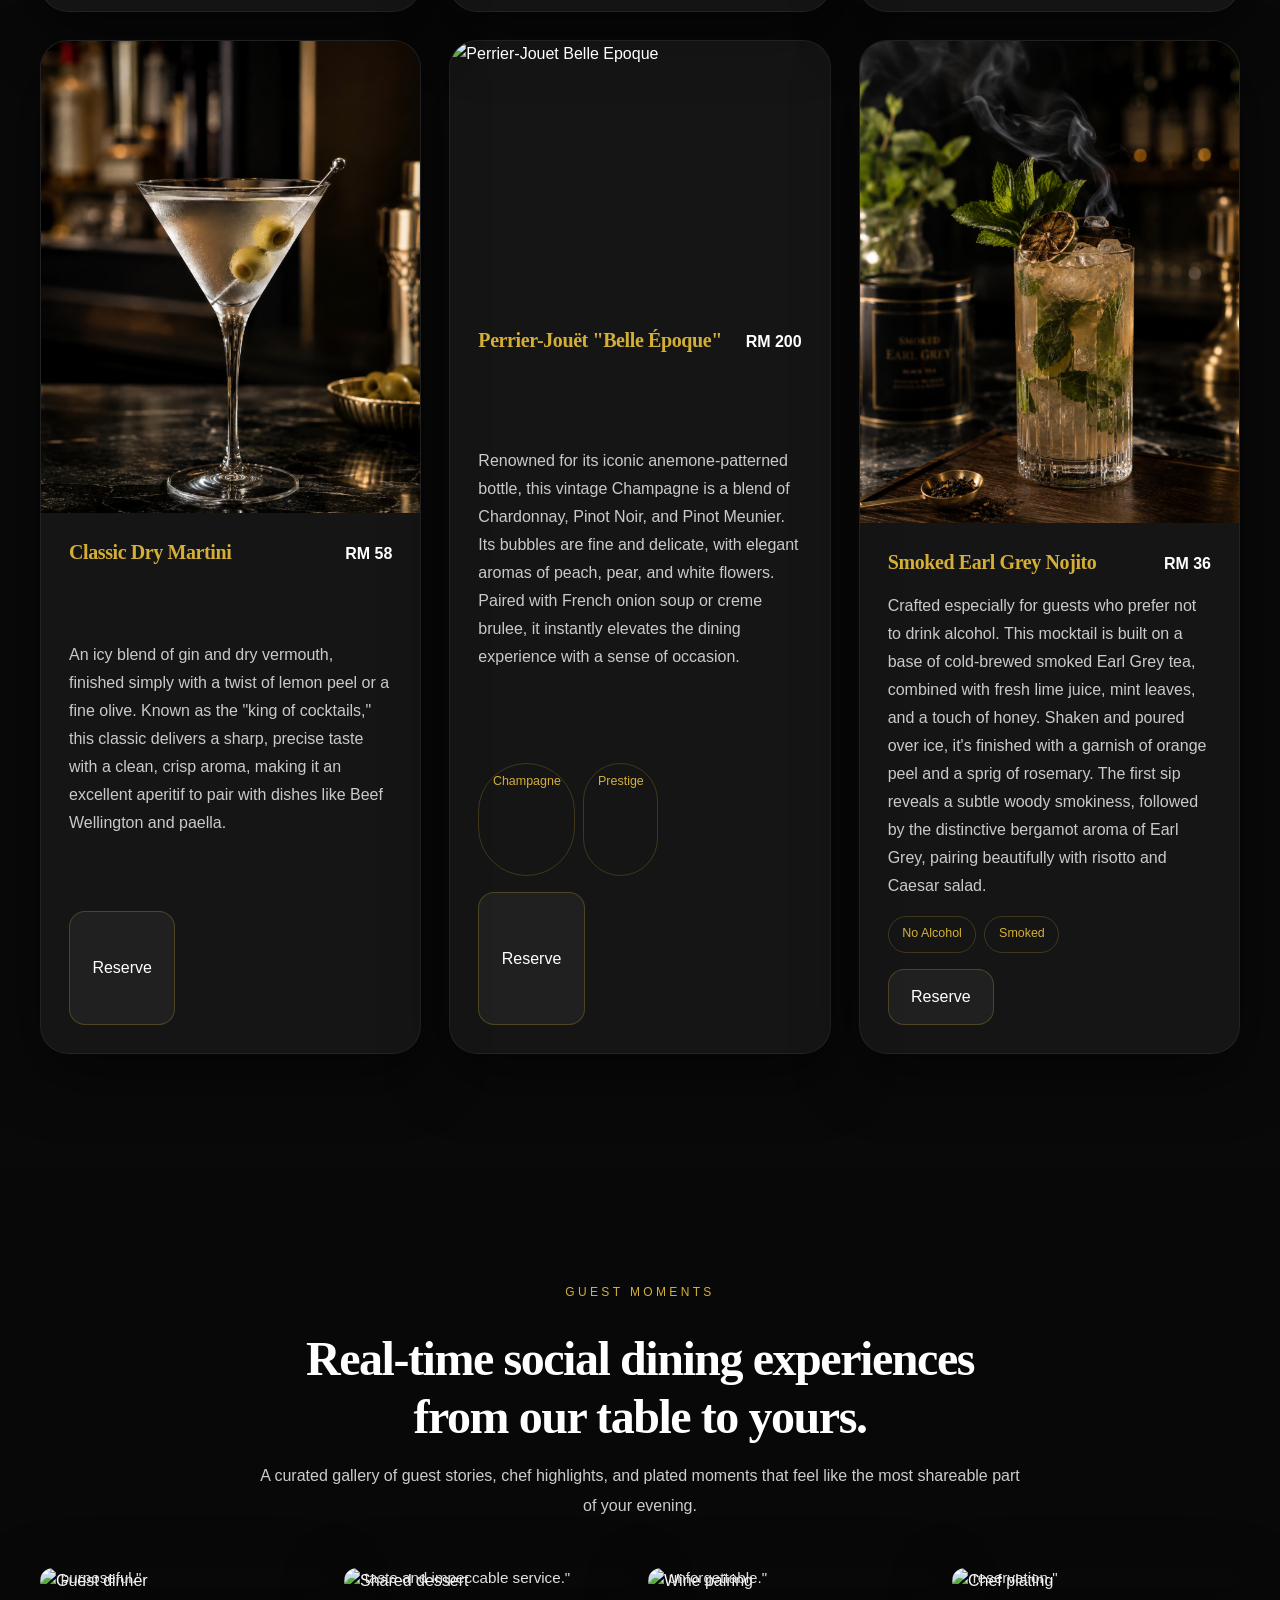
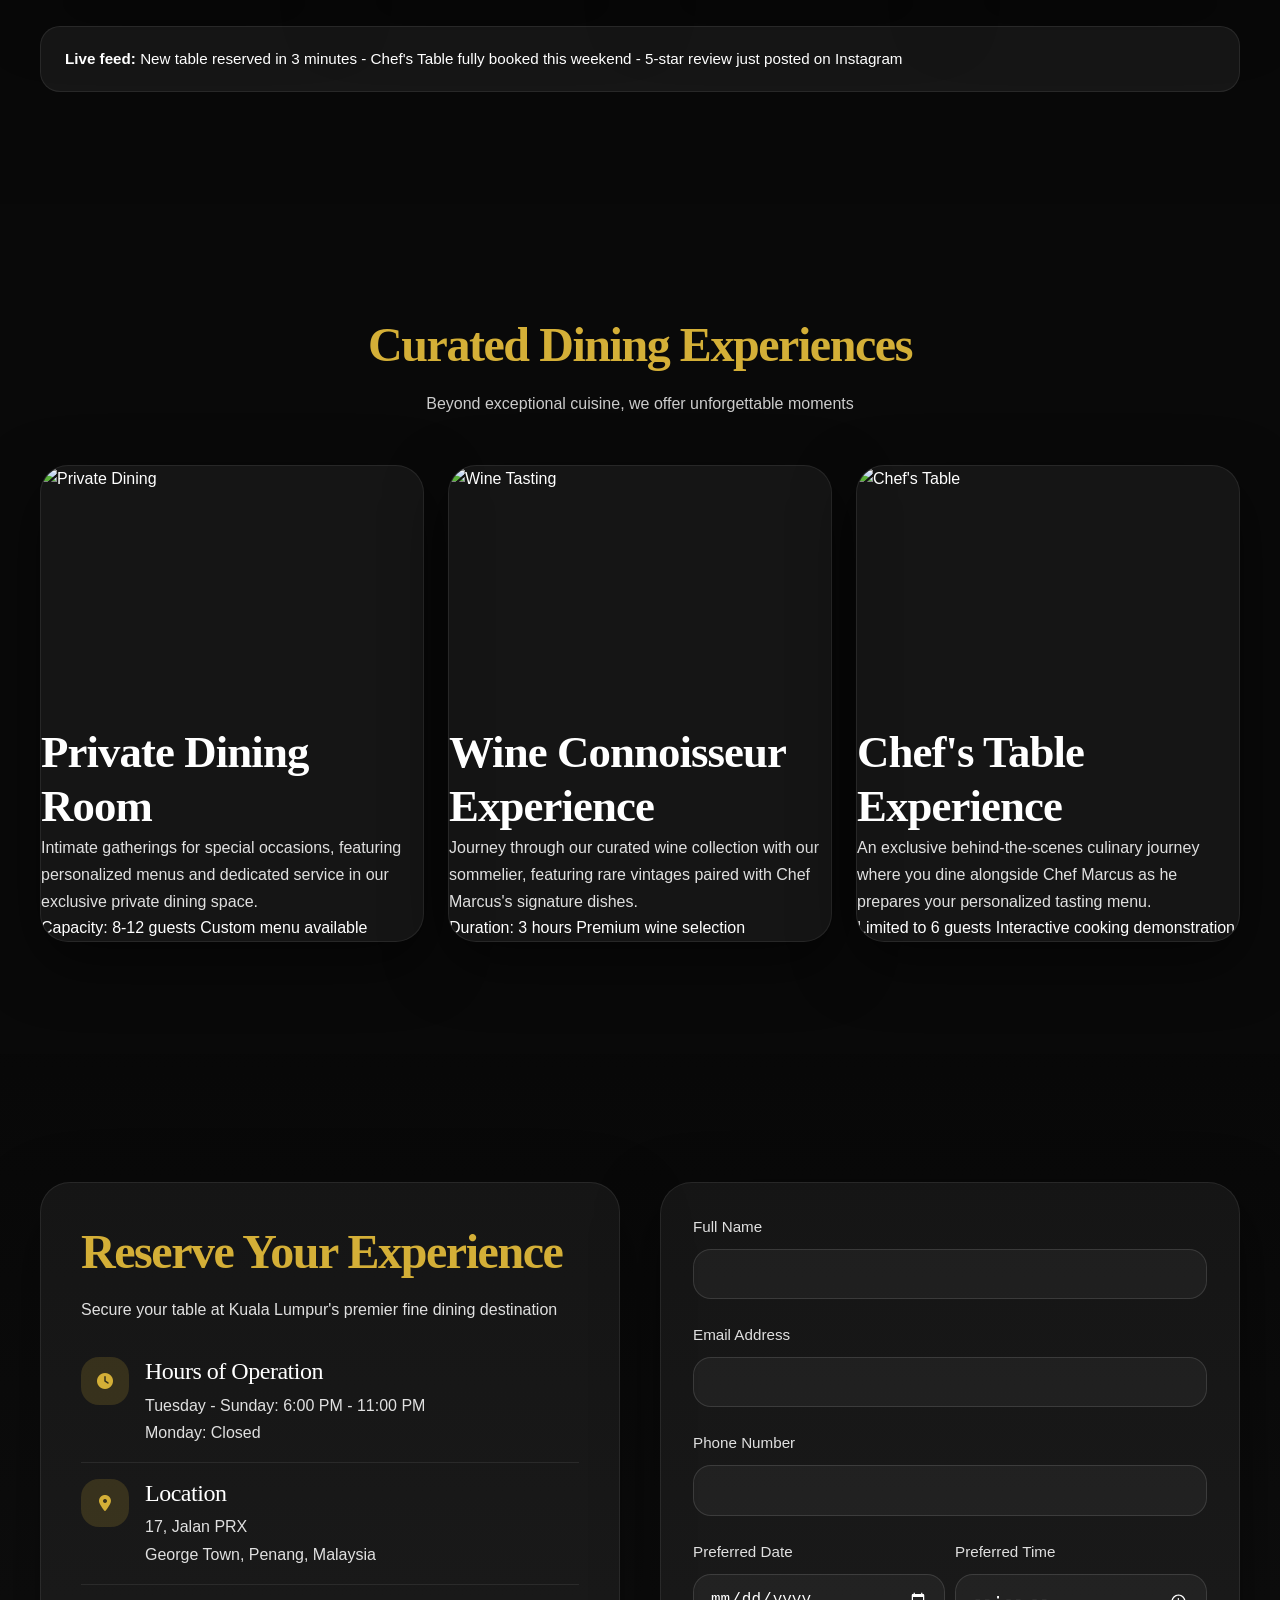
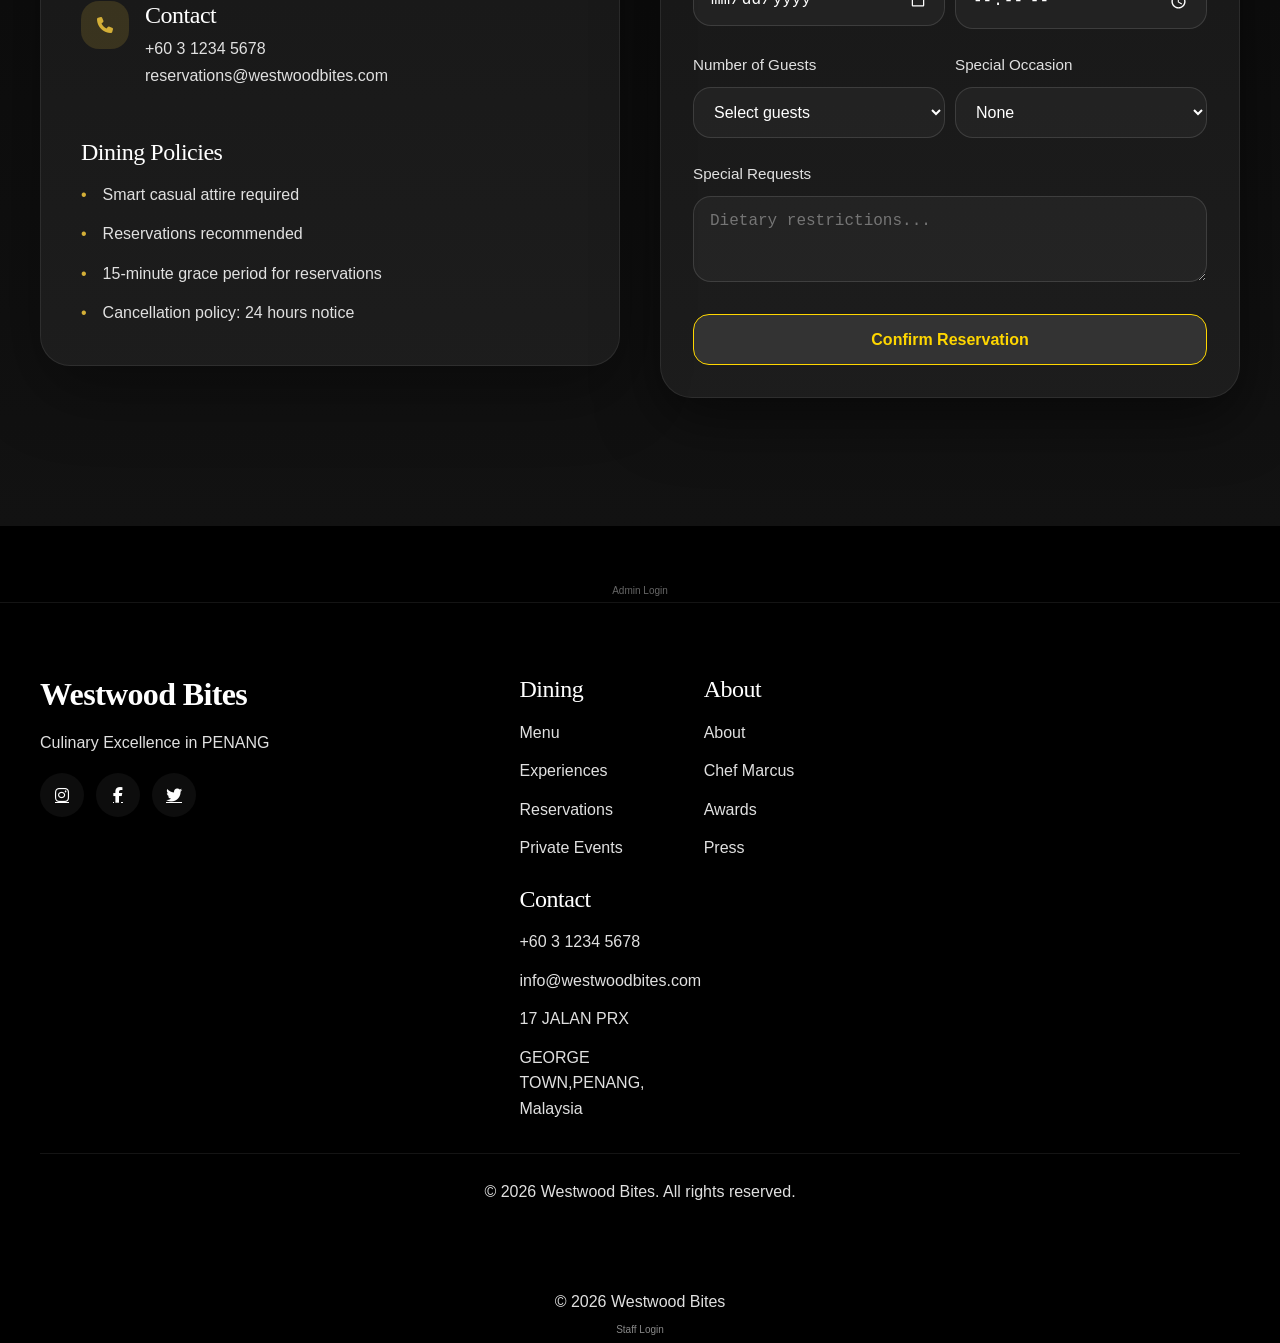
==== commit 39fb7be6: "Update index.html" ====
--- a/index.html
+++ b/index.html
@@ -7,7 +7,7 @@
     <meta name="description" content="An immersive fine dining experience in Kuala Lumpur with a modern digital menu, seamless reservations, and elegant storytelling.">
     <link rel="preconnect" href="https://fonts.googleapis.com">
     <link rel="preconnect" href="https://fonts.gstatic.com" crossorigin>
-    <link href="https://fonts.googleapis.com/css2?family=Cormorant+Garamond:wght@400;500;600;700&family=Inter:wght@300;400;500;600;700&display=swap" rel="stylesheet">
+    <link href="https://fonts.googleapis.com/css2?family=Cinzel:wght@400;500;600;700&display=swap" rel="stylesheet">
     <link rel="stylesheet" href="https://cdnjs.cloudflare.com/ajax/libs/font-awesome/6.4.0/css/all.min.css" integrity="sha512-pQPdA5q2K6fT0pRqFqj+FImQya1t4m40xE3C50nO5Scd42F+jWb1Za3Zk5n6fihcNwd4xUnMjxn2B5Y8N/GXwg==" crossorigin="anonymous" referrerpolicy="no-referrer" />
     <link rel="stylesheet" href="style_modern.css">
 </head>
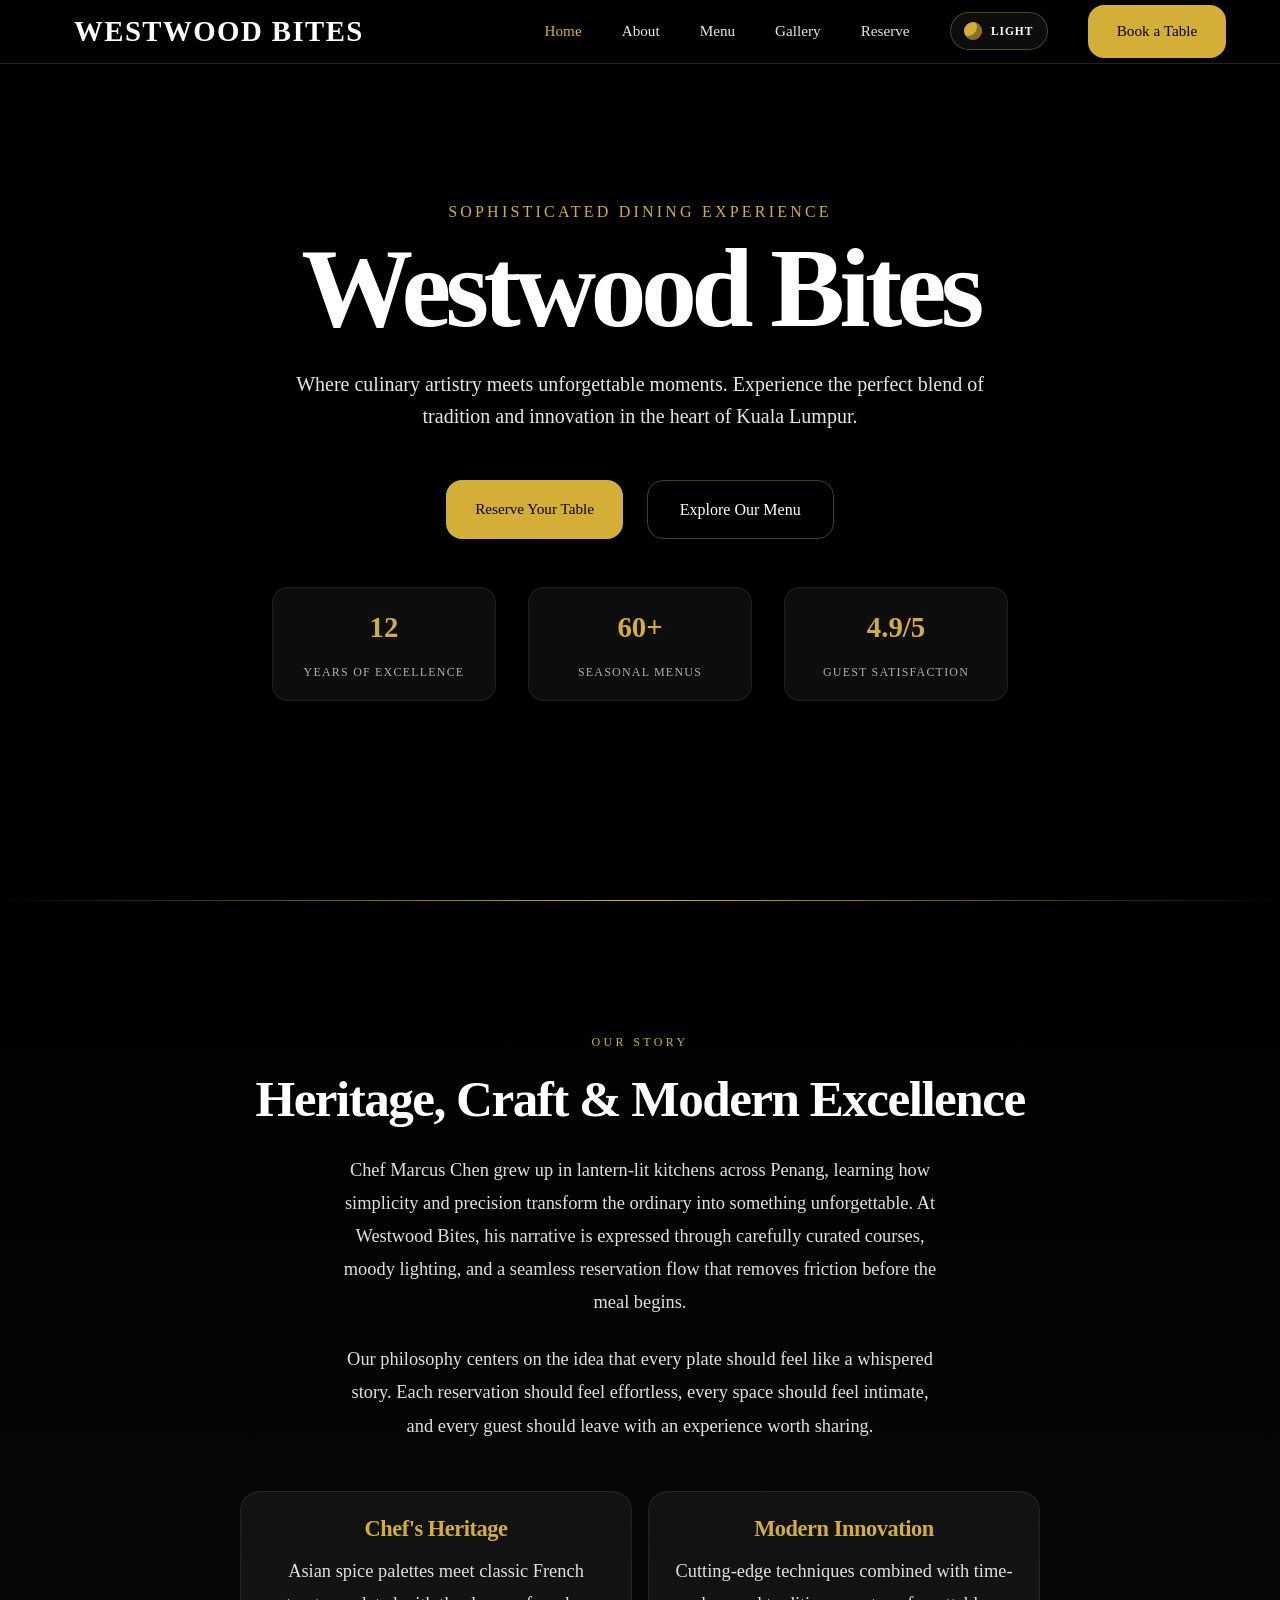
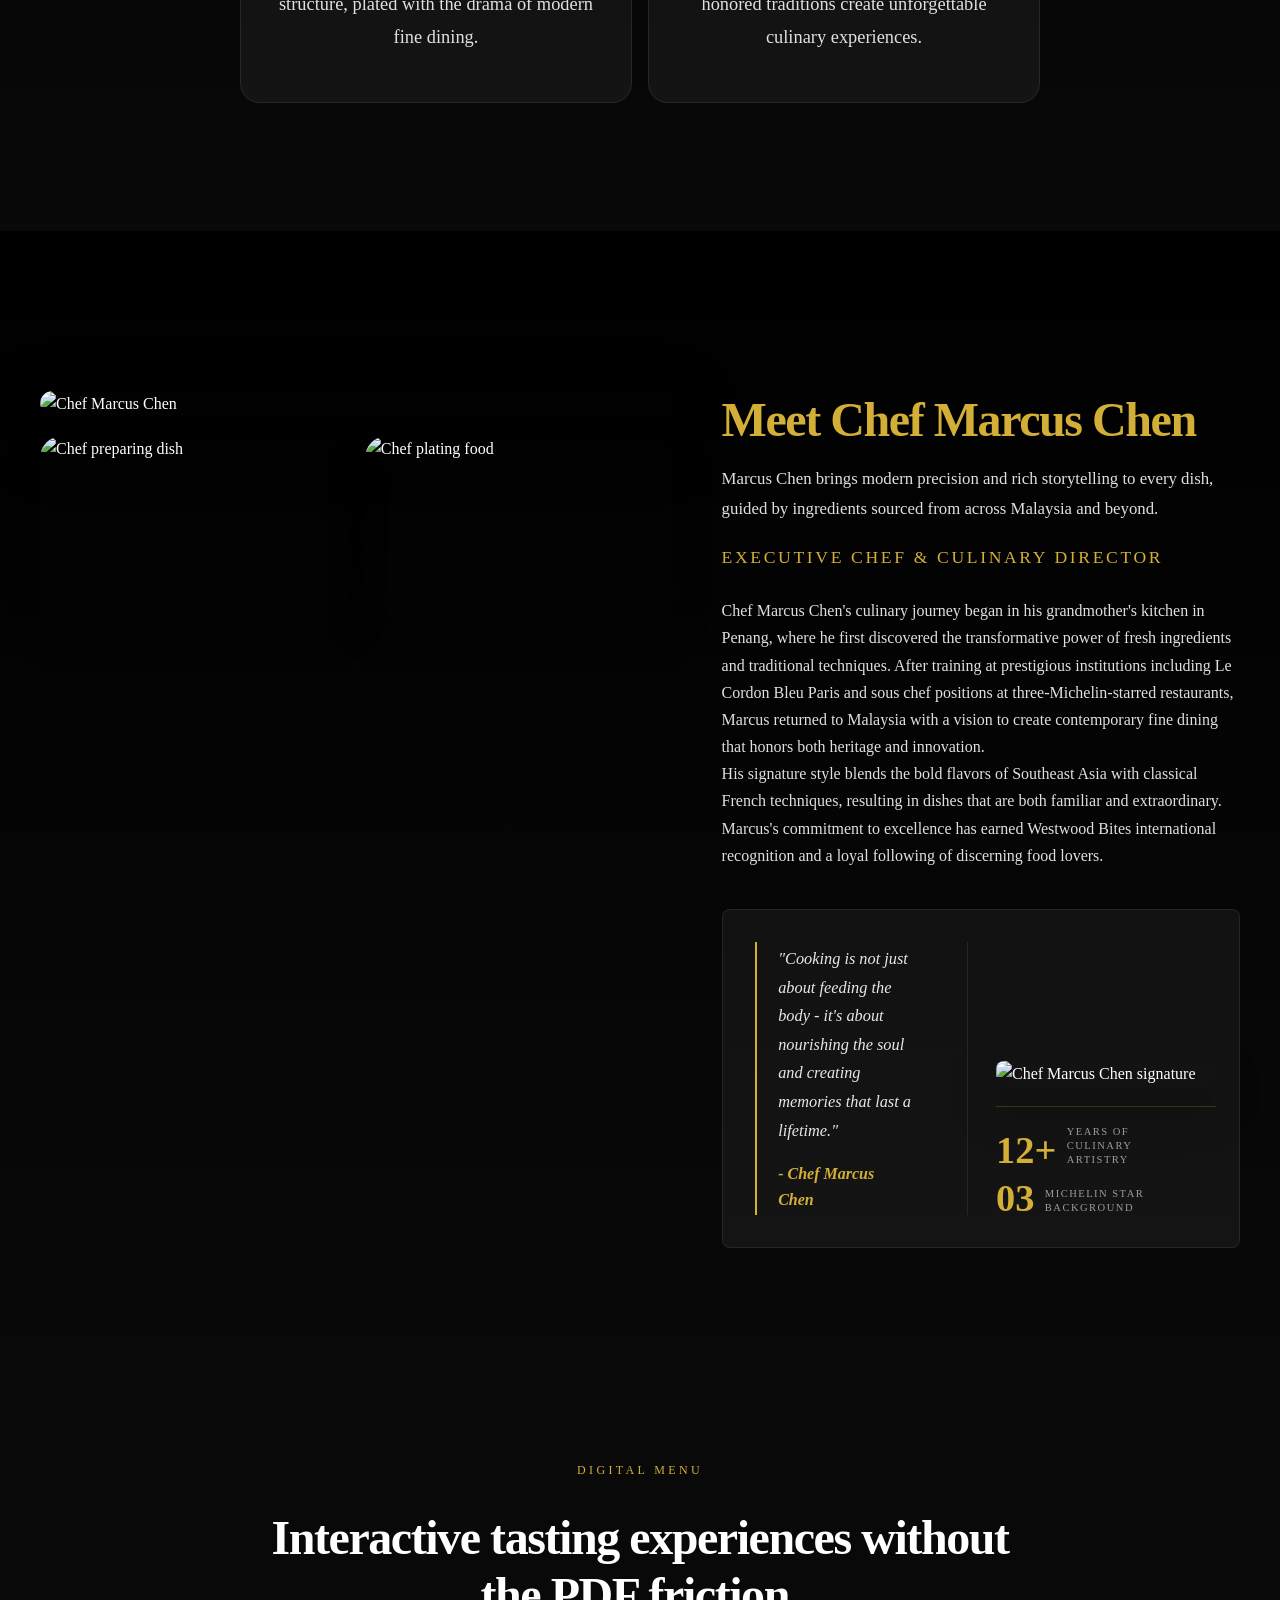
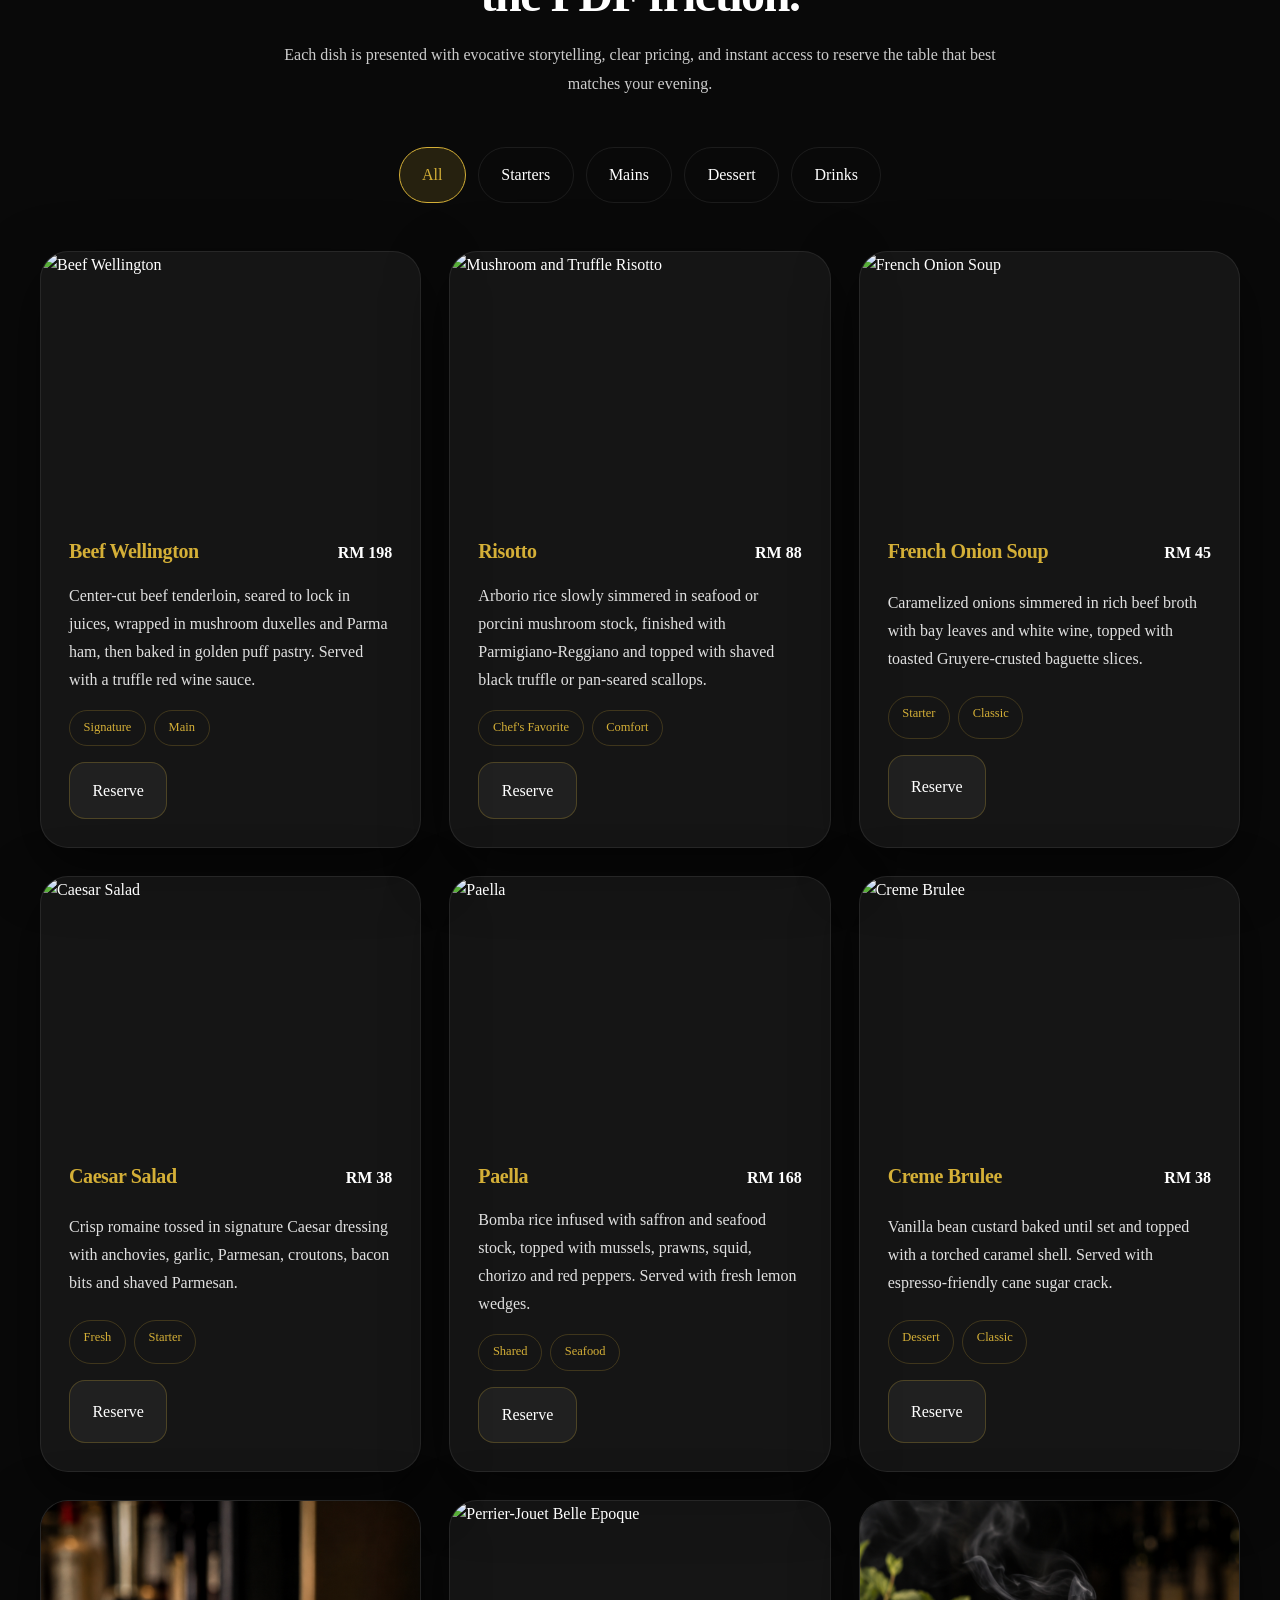
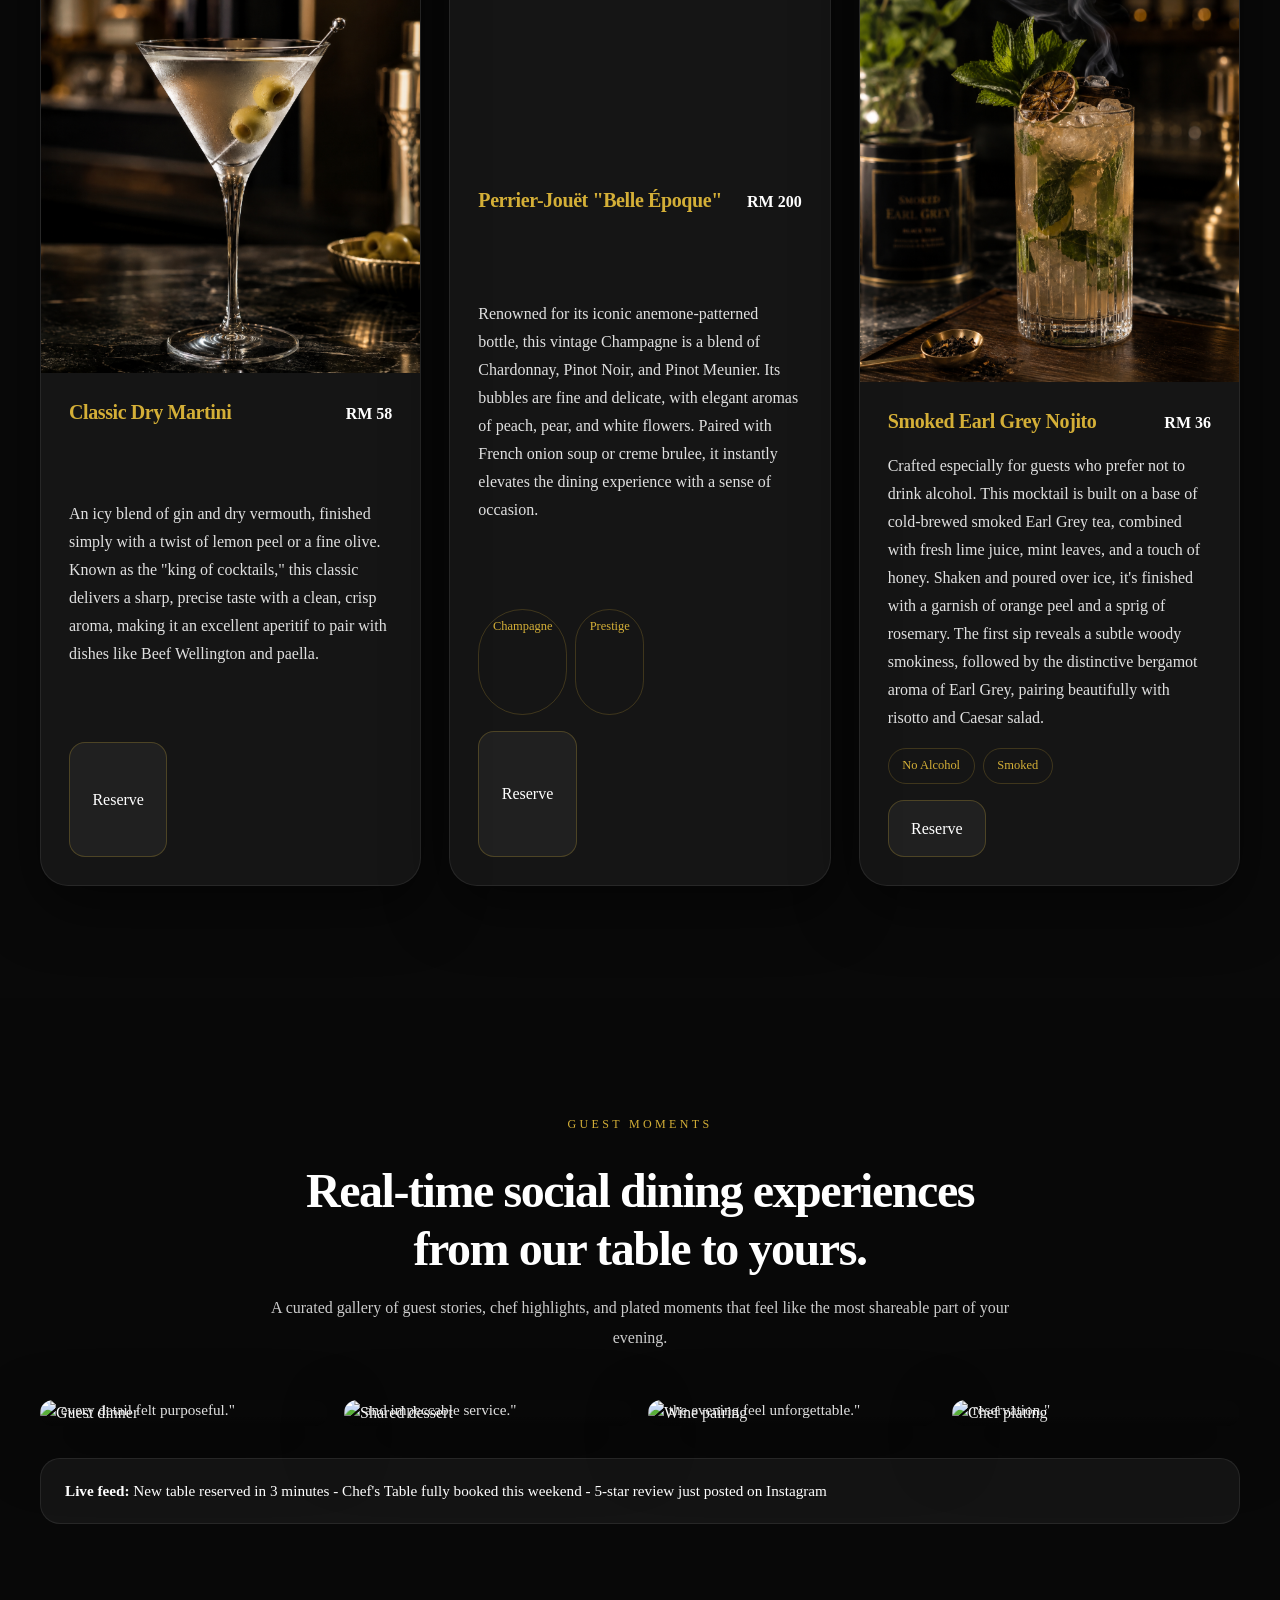
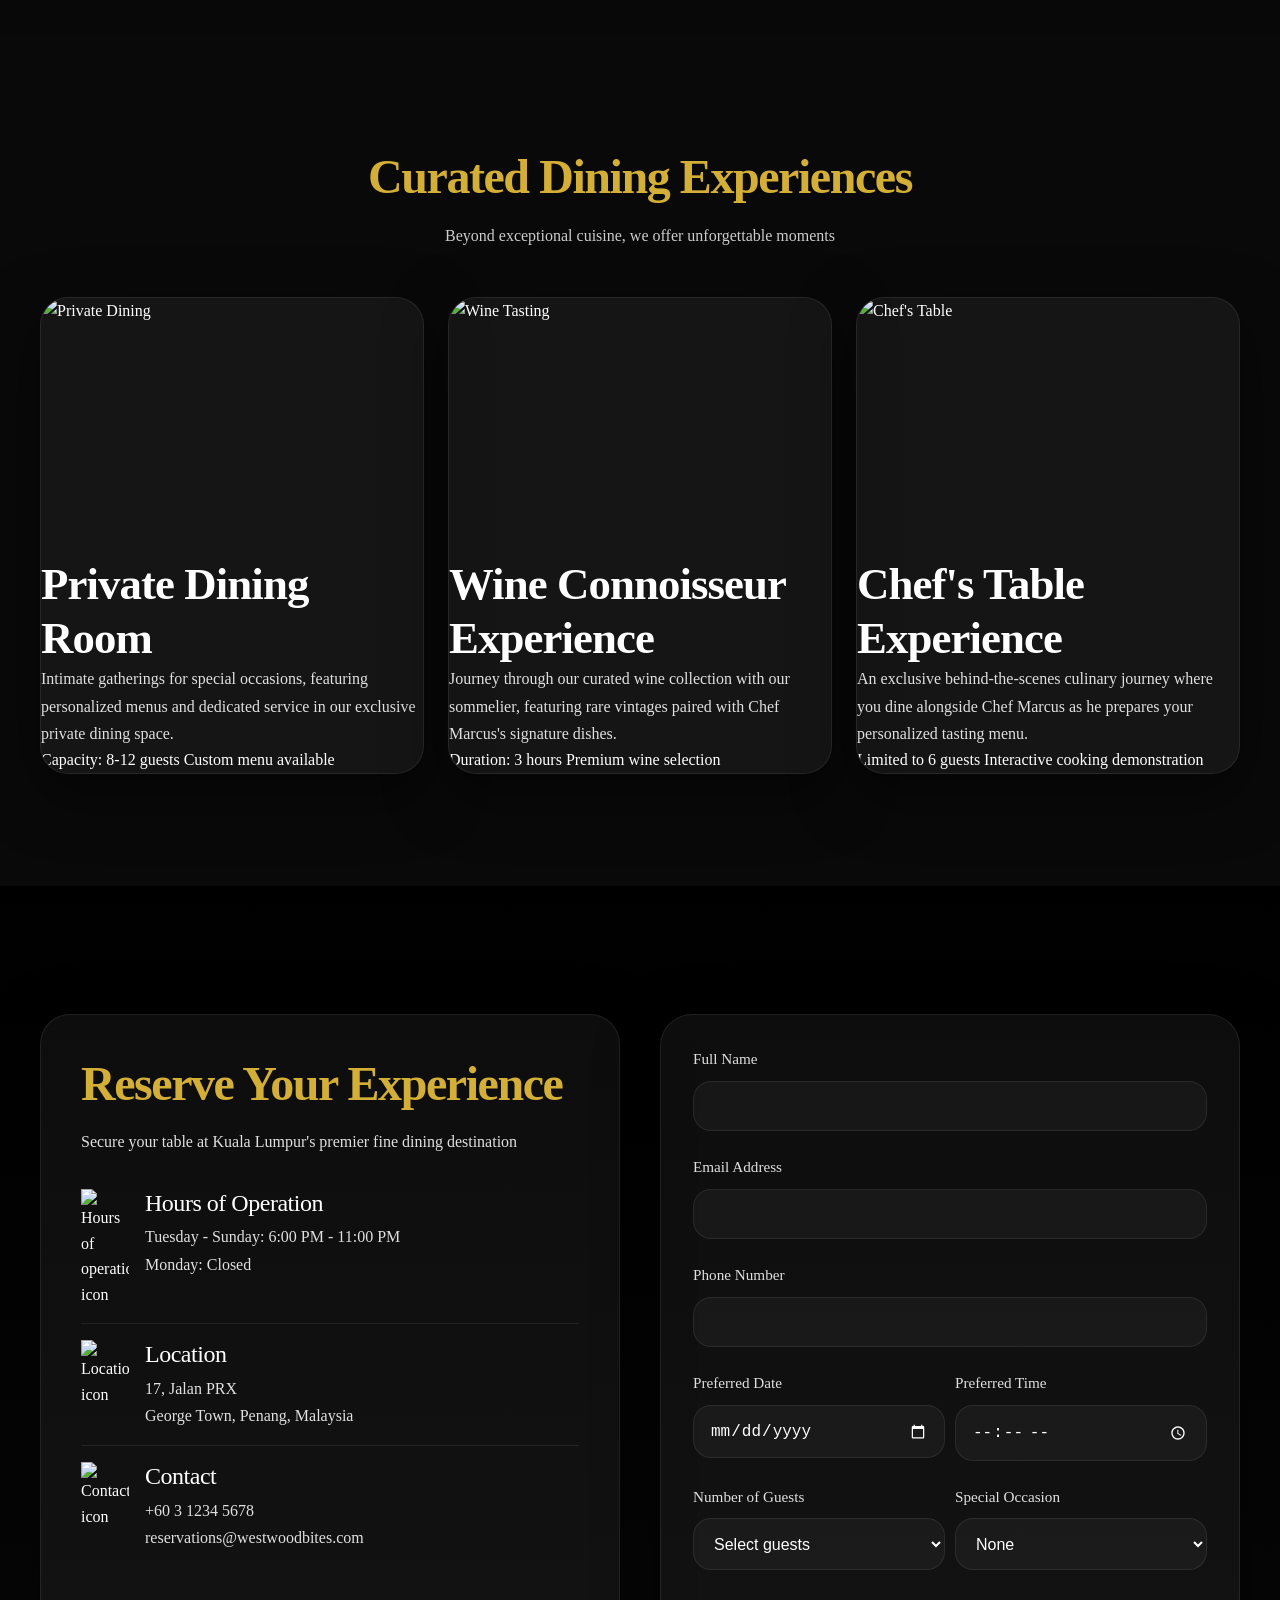
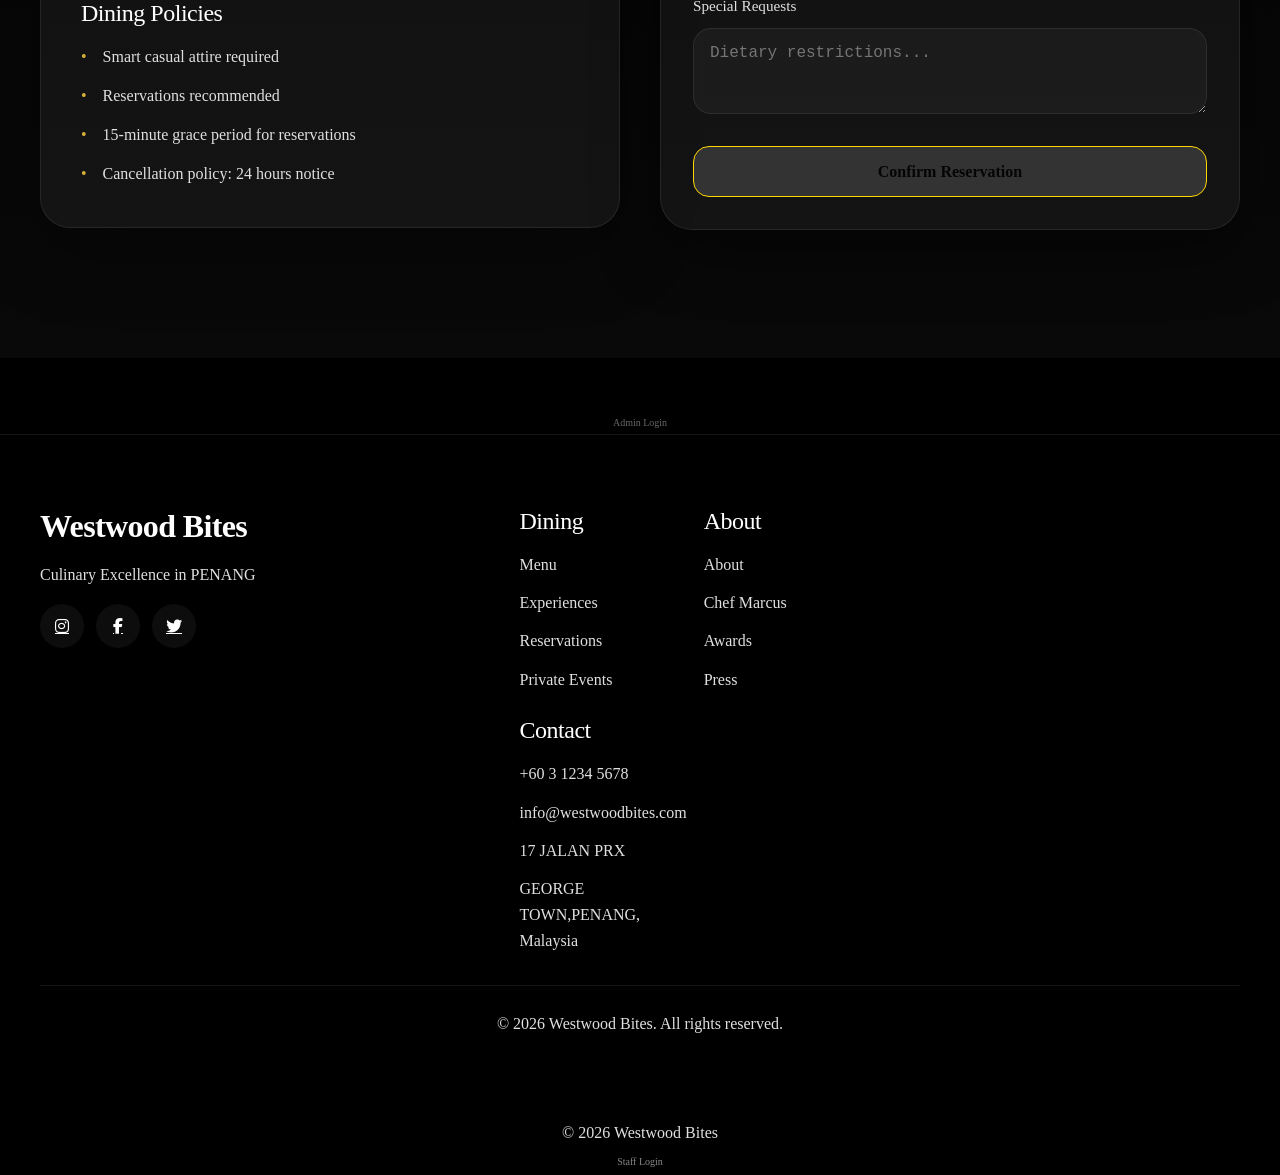
==== commit a67024f9: "Update index.html" ====
--- a/index.html
+++ b/index.html
@@ -9,6 +9,12 @@
     <link rel="preconnect" href="https://fonts.gstatic.com" crossorigin>
     <link href="https://fonts.googleapis.com/css2?family=Cinzel:wght@400;500;600;700&display=swap" rel="stylesheet">
     <link rel="stylesheet" href="https://cdnjs.cloudflare.com/ajax/libs/font-awesome/6.4.0/css/all.min.css" integrity="sha512-pQPdA5q2K6fT0pRqFqj+FImQya1t4m40xE3C50nO5Scd42F+jWb1Za3Zk5n6fihcNwd4xUnMjxn2B5Y8N/GXwg==" crossorigin="anonymous" referrerpolicy="no-referrer" />
+    <script>
+        const savedTheme = localStorage.getItem('westwood-theme');
+        if (savedTheme === 'light') {
+            document.documentElement.dataset.theme = 'light';
+        }
+    </script>
     <link rel="stylesheet" href="style_modern.css">
 </head>
 <body>
@@ -34,6 +40,12 @@
                 <li><a href="#menu" class="nav-link">Menu </a></li>
                 <li><a href="#gallery" class="nav-link">Gallery </a></li>
                 <li><a href="#reservation" class="nav-link">Reserve </a></li>
+                <li>
+                    <button class="theme-toggle" type="button" aria-label="Switch to light mode" aria-pressed="false">
+                        <span class="theme-toggle-icon" aria-hidden="true"></span>
+                        <span class="theme-toggle-text">Light</span>
+                    </button>
+                </li>
                 <li><a href="#reservation" class="btn btn-cta nav-cta">Book a Table</a></li>
             </ul>
         </div>
@@ -394,7 +406,7 @@
 
                 <div class="reservation-details">
                     <div class="detail">
-                        <i class="fas fa-clock"></i>
+                        <img src="icon-hours.svg" alt="Hours of operation icon">
                         <div>
                             <h4>Hours of Operation</h4>
                             <p>Tuesday - Sunday: 6:00 PM - 11:00 PM</p>
@@ -402,14 +414,14 @@
                         </div>
                     </div>
                     <div class="detail">
-                        <i class="fas fa-map-marker-alt"></i>
+                        <img class="icon-location.svg" src="icon-location.svg" alt="Location icon">
                         <div>
                             <h4>Location</h4>
                             <p>17, Jalan PRX <br>George Town, Penang, Malaysia</p>
                         </div>
                     </div>
                     <div class="detail">
-                        <i class="fas fa-phone"></i>
+                        <img class="icon-contact.svg" src="icon-contact.svg" alt="Contact icon">
                         <div>
                             <h4>Contact</h4>
                             <p>+60 3 1234 5678</p>
--- a/style_modern.css
+++ b/style_modern.css
@@ -32,6 +32,53 @@
     --transition-fast: 0.2s ease;
     --transition-normal: 0.3s ease;
     --transition-slow: 0.5s ease;
+    --page-bg: #000000;
+    --section-bg: #090909;
+    --section-alt: rgba(255,255,255,0.03);
+    --card-bg: rgba(255,255,255,0.05);
+    --card-border: rgba(255,255,255,0.08);
+    --nav-bg: rgba(0, 0, 0, 0.8);
+    --nav-scrolled-bg: rgba(0, 0, 0, 0.95);
+    --hero-overlay: linear-gradient(180deg, rgba(0,0,0,0.3) 0%, rgba(0,0,0,0.5) 50%, rgba(0,0,0,0.8) 80%, rgba(0,0,0,0.95) 100%);
+    --field-bg: rgba(255,255,255,0.04);
+    --subtle-line: rgba(255,255,255,0.08);
+    --button-text: #050505;
+}
+
+:root[data-theme="light"] {
+    color-scheme: light;
+    --bg: #f7f2e8;
+    --surface: rgba(255, 250, 240, 0.95);
+    --panel: rgba(255, 255, 255, 0.76);
+    --border: rgba(154, 113, 28, 0.22);
+    --accent: #9b741f;
+    --accent-soft: rgba(155, 116, 31, 0.12);
+    --text: #17130d;
+    --muted: #625845;
+    --text-primary: #17130d;
+    --text-secondary: #3f382c;
+    --text-muted: #6f6553;
+    --accent-gold: #9b741f;
+    --accent-gold-light: #c79a35;
+    --accent-gold-dark: #765713;
+    --border-color: rgba(155, 116, 31, 0.26);
+    --glass-bg: rgba(255, 255, 255, 0.68);
+    --glass-border: rgba(155, 116, 31, 0.18);
+    --page-bg: #f7f2e8;
+    --section-bg: #fffaf0;
+    --section-alt: #f1eadc;
+    --card-bg: rgba(255, 255, 255, 0.72);
+    --card-border: rgba(155, 116, 31, 0.18);
+    --nav-bg: rgba(255, 250, 240, 0.88);
+    --nav-scrolled-bg: rgba(255, 250, 240, 0.96);
+    --hero-overlay: linear-gradient(180deg, rgba(18,13,7,0.2) 0%, rgba(247,242,232,0.14) 45%, rgba(247,242,232,0.78) 100%);
+    --field-bg: rgba(255, 255, 255, 0.8);
+    --subtle-line: rgba(23, 19, 13, 0.12);
+    --button-text: #fffaf0;
+    --shadow: 0 20px 60px rgba(102, 80, 36, 0.16);
+    --shadow-soft: 0 4px 20px rgba(102, 80, 36, 0.12);
+    --shadow-medium: 0 8px 32px rgba(102, 80, 36, 0.14);
+    --shadow-strong: 0 16px 64px rgba(102, 80, 36, 0.18);
 }
 * {
     margin: 0;
@@ -44,12 +91,12 @@
 }
 body {
     min-height: 100vh;
-    font-family: 'Inter', sans-serif;
-    background: #000000;
+    font-family: 'Cinzel', serif;
+    background: var(--page-bg);
     color: var(--text);
     overflow-x: hidden;
     opacity: 0;
-    transition: opacity 0.8s ease;
+    transition: opacity 0.8s ease, background-color 0.35s ease, color 0.35s ease;
     -webkit-font-smoothing: antialiased;
     -moz-osx-font-smoothing: grayscale;
     line-height: 1.6;
@@ -80,7 +127,7 @@
 
 /* ===== LUXURIOUS TYPOGRAPHY ===== */
 h1, h2, h3, h4, h5, h6 {
-    font-family: 'Cormorant Garamond', serif;
+    font-family: 'Cinzel', serif;
     font-weight: 400;
     line-height: 1.2;
     color: var(--text-primary);
@@ -108,7 +155,7 @@
 }
 
 p {
-    font-family: 'Inter', sans-serif;
+    font-family: 'Cinzel', serif;
     font-weight: 300;
     line-height: 1.7;
     color: var(--text-secondary);
@@ -212,7 +259,7 @@
     text-decoration: none;
 }
 .logo {
-    font-family: 'Cormorant Garamond', serif;
+    font-family: 'Cinzel', serif;
     font-size: 1.4rem;
     font-weight: 600;
     letter-spacing: 2px;
@@ -225,7 +272,7 @@
     transform: translateY(-1px);
 }
 .logo-text {
-    font-family: 'Cormorant Garamond', serif;
+    font-family: 'Cinzel', serif;
     font-size: 1rem;
     font-weight: 700;
     color: var(--text);
@@ -345,7 +392,7 @@
 }
 
 .navbar-overlay .logo {
-    font-family: 'Cormorant Garamond', serif;
+    font-family: 'Cinzel', serif;
     font-size: 1.8rem;
     font-weight: 700;
     letter-spacing: 0.05em;
@@ -367,7 +414,7 @@
 }
 
 .hero-title {
-    font-family: 'Cormorant Garamond', serif;
+    font-family: 'Cinzel', serif;
     font-size: clamp(5rem, 10vw, 7rem);
     font-weight: 700;
     line-height: 0.85;
@@ -453,14 +500,14 @@
 }
 
 .about-copy h2 {
-    font-family: 'Cormorant Garamond', serif;
+    font-family: 'Cinzel', serif;
     font-size: clamp(3rem, 5vw, 4rem);
     margin-bottom: 2rem;
     color: var(--text-primary);
 }
 
 .about-copy p {
-    font-family: 'Inter', sans-serif;
+    font-family: 'Cinzel', serif;
     font-weight: 300;
     line-height: 1.8;
     color: var(--text-secondary);
@@ -554,7 +601,7 @@
     text-align: center;
 }
 .section-header h2 {
-    font-family: 'Cormorant Garamond', serif;
+    font-family: 'Cinzel', serif;
     font-size: clamp(2rem, 4vw, 3rem);
     margin: 0.75rem 0 1rem;
 }
@@ -563,7 +610,7 @@
     line-height: 1.85;
 }
 .section-title {
-    font-family: 'Cormorant Garamond', serif;
+    font-family: 'Cinzel', serif;
     font-size: clamp(2rem, 4vw, 3rem);
     color: var(--accent);
     margin-bottom: 1rem;
@@ -833,7 +880,7 @@
     align-items: center;
 }
 .about-copy h2 {
-    font-family: 'Cormorant Garamond', serif;
+    font-family: 'Cinzel', serif;
     font-size: clamp(2.4rem, 4vw, 3.4rem);
     margin-bottom: 1.5rem;
 }
@@ -1114,7 +1161,7 @@
     align-items: start;
 }
 .reservation-copy h2 {
-    font-family: 'Cormorant Garamond', serif;
+    font-family: 'Cinzel', serif;
     font-size: clamp(2.3rem, 4vw, 3.2rem);
     margin-bottom: 1.5rem;
 }
@@ -1387,7 +1434,7 @@
     background: transparent !important;
     border: none !important;
     padding: 0 !important;
-    font-family: 'Cormorant Garamond', serif;
+    font-family: 'Cinzel', serif;
     font-size: 1.4rem;
     font-weight: 600;
     letter-spacing: 2px;
@@ -1398,7 +1445,9 @@
 
 .chef-brand-panel {
     display: grid;
-    gap: 1.6rem;
+    grid-template-columns: minmax(0, 1.15fr) minmax(240px, 0.85fr);
+    align-items: stretch;
+    gap: 1.75rem;
     margin-top: 2.5rem;
     padding: 2rem;
     background: linear-gradient(135deg, rgba(255,255,255,0.055), rgba(255,255,255,0.025));
@@ -1408,10 +1457,14 @@
 
 .chef-brand-panel .chef-quote {
     margin: 0;
-    padding: 0 0 1.4rem 1.35rem;
+    min-height: 100%;
+    padding: 0.2rem 1.75rem 0.2rem 1.35rem;
     background: transparent;
     border-left: 2px solid var(--accent);
     border-radius: 0;
+    display: flex;
+    flex-direction: column;
+    justify-content: center;
 }
 
 .chef-brand-panel .chef-quote blockquote {
@@ -1422,14 +1475,18 @@
 
 .chef-brand-footer {
     display: grid;
-    grid-template-columns: minmax(180px, 220px) 1fr;
+    grid-template-columns: 1fr;
+    align-content: end;
     align-items: end;
-    gap: 1.5rem;
-    min-height: 150px;
+    justify-items: end;
+    gap: 1.2rem;
+    min-height: 100%;
+    padding-left: 1.75rem;
+    border-left: 1px solid rgba(212,175,55,0.12);
 }
 
 .chef-brand-panel .chef-signature {
-    align-self: end;
+    justify-self: end;
 }
 
 .chef-brand-panel .chef-signature img {
@@ -1440,12 +1497,11 @@
 }
 
 .chef-honors {
-    align-self: end;
     justify-self: end;
     display: grid;
-    grid-template-columns: repeat(2, minmax(130px, 1fr));
-    gap: 1rem;
-    width: min(100%, 360px);
+    grid-template-columns: 1fr;
+    gap: 0.85rem;
+    width: min(100%, 300px);
     padding-top: 1.1rem;
     border-top: 1px solid rgba(212,175,55,0.22);
 }
@@ -1458,7 +1514,7 @@
 }
 
 .honor-number {
-    font-family: 'Cormorant Garamond', serif;
+    font-family: 'Cinzel', serif;
     font-size: clamp(2rem, 3vw, 2.65rem);
     font-weight: 600;
     color: var(--accent);
@@ -1467,7 +1523,7 @@
 
 .honor-text {
     max-width: 7.5rem;
-    font-family: 'Inter', sans-serif;
+    font-family: 'Cinzel', serif;
     font-size: 0.66rem;
     font-weight: 500;
     text-transform: uppercase;
@@ -1477,14 +1533,175 @@
 }
 
 @media (max-width: 768px) {
+    .chef-brand-panel,
     .chef-brand-footer,
     .chef-honors {
         grid-template-columns: 1fr;
     }
 
+    .chef-brand-footer {
+        padding-left: 0;
+        border-left: none;
+    }
+
+    .chef-brand-panel .chef-quote {
+        padding-right: 0;
+    }
+
     .chef-honors {
         justify-self: stretch;
         width: 100%;
     }
 }
 
+/* Theme toggle and light mode refinement */
+.theme-toggle {
+    display: inline-flex;
+    align-items: center;
+    gap: 0.55rem;
+    min-height: 38px;
+    padding: 0.45rem 0.85rem;
+    border: 1px solid rgba(212,175,55,0.35);
+    border-radius: 999px;
+    background: var(--card-bg);
+    color: var(--text);
+    cursor: pointer;
+    font-size: 0.72rem;
+    font-weight: 600;
+    letter-spacing: 0.08em;
+    text-transform: uppercase;
+    transition: background-color 0.3s ease, border-color 0.3s ease, color 0.3s ease, transform 0.3s ease;
+}
+
+.theme-toggle:hover {
+    border-color: var(--accent);
+    background: var(--accent-soft);
+    transform: translateY(-1px);
+}
+
+.theme-toggle-icon {
+    position: relative;
+    width: 18px;
+    height: 18px;
+    border-radius: 50%;
+    background: var(--accent);
+    box-shadow: inset -5px -4px 0 rgba(0,0,0,0.35);
+    transition: box-shadow 0.3s ease, background-color 0.3s ease;
+}
+
+:root[data-theme="light"] .theme-toggle-icon {
+    background: var(--accent-gold-light);
+    box-shadow: 0 0 0 4px rgba(155,116,31,0.15);
+}
+
+.btn-primary,
+.btn-cta,
+.award,
+.reservation-form button[type="submit"] {
+    color: var(--button-text) !important;
+}
+
+.navbar,
+.navbar-overlay {
+    background: var(--nav-bg);
+    border-bottom-color: var(--border-color);
+}
+
+.navbar-overlay.scrolled,
+.footer {
+    background: var(--nav-scrolled-bg);
+}
+
+.hero-gradient-overlay {
+    background: var(--hero-overlay);
+}
+
+.section-dark,
+.experiences {
+    background: var(--section-bg);
+}
+
+.section-light {
+    background: var(--section-alt);
+}
+
+.about-section,
+.chef,
+.reservation {
+    background: linear-gradient(180deg, var(--page-bg), var(--section-bg));
+}
+
+.stat,
+.highlight-card,
+.menu-item,
+.social-ticker,
+.experience-card,
+.reservation-info,
+.reservation-form,
+.chef-quote,
+.chef-brand-panel,
+.social-link {
+    background: var(--card-bg);
+    border-color: var(--card-border);
+}
+
+.detail,
+.footer,
+.footer-bottom,
+.chef-brand-footer {
+    border-color: var(--subtle-line);
+}
+
+.category-btn,
+.form-group input,
+.form-group select,
+.form-group textarea,
+.field-group input,
+.field-group select,
+.field-group textarea {
+    border-color: var(--subtle-line);
+}
+
+.form-group input,
+.form-group select,
+.form-group textarea,
+.field-group input,
+.field-group select,
+.field-group textarea {
+    background: var(--field-bg);
+    color: var(--text);
+}
+
+.form-group select option,
+.field-group select option {
+    background: var(--section-bg);
+    color: var(--text);
+}
+
+.menu-copy p,
+.experience-copy p,
+.about-copy p {
+    color: var(--text-secondary);
+}
+
+:root[data-theme="light"] .logo,
+:root[data-theme="light"] .navbar-overlay .logo {
+    color: var(--text) !important;
+}
+
+:root[data-theme="light"] .hero-title,
+:root[data-theme="light"] .hero-content-overlap .hero-subtitle,
+:root[data-theme="light"] .hero-content-overlap .eyebrow {
+    color: var(--text-primary);
+    text-shadow: 0 2px 22px rgba(255,255,255,0.72);
+}
+
+:root[data-theme="light"] .stat-label,
+:root[data-theme="light"] .honor-text {
+    color: var(--text-muted);
+}
+
+:root[data-theme="light"] .card-overlay {
+    background: linear-gradient(180deg, transparent 30%, rgba(23,19,13,0.72));
+}
+
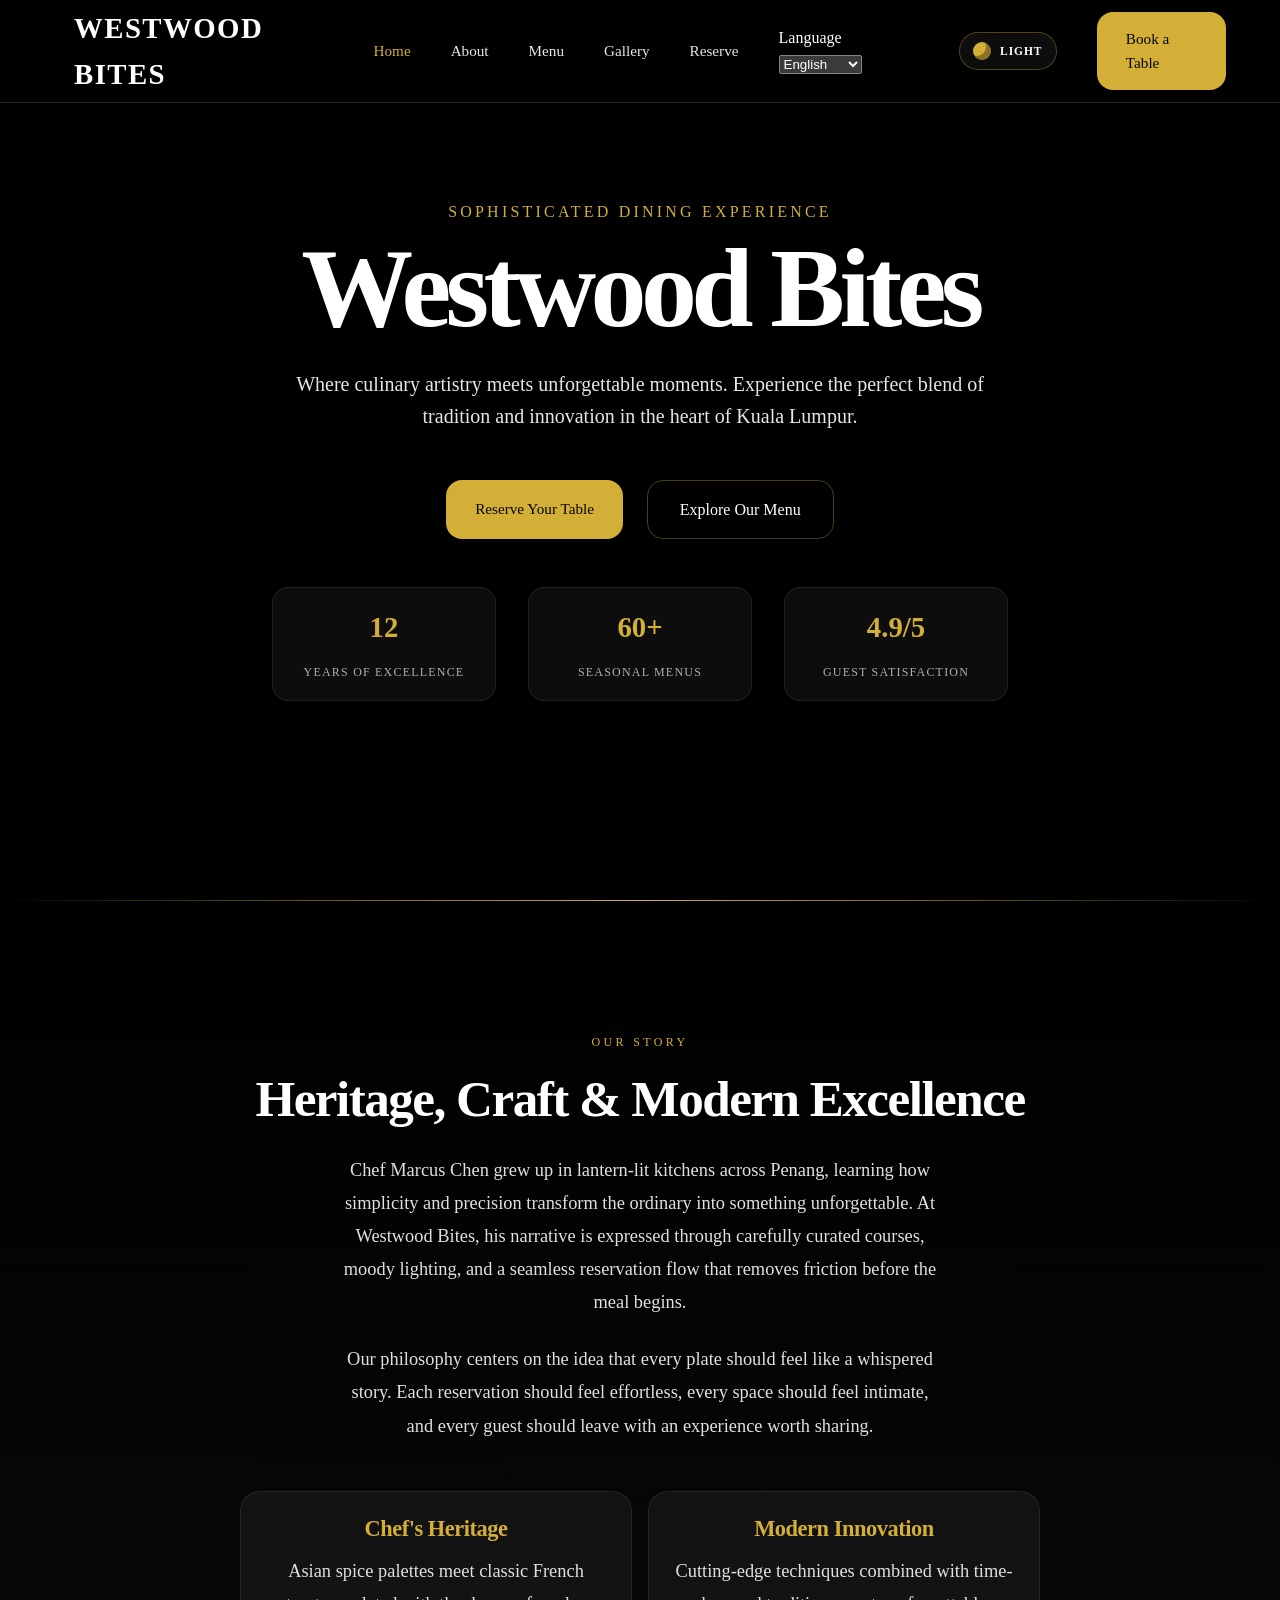
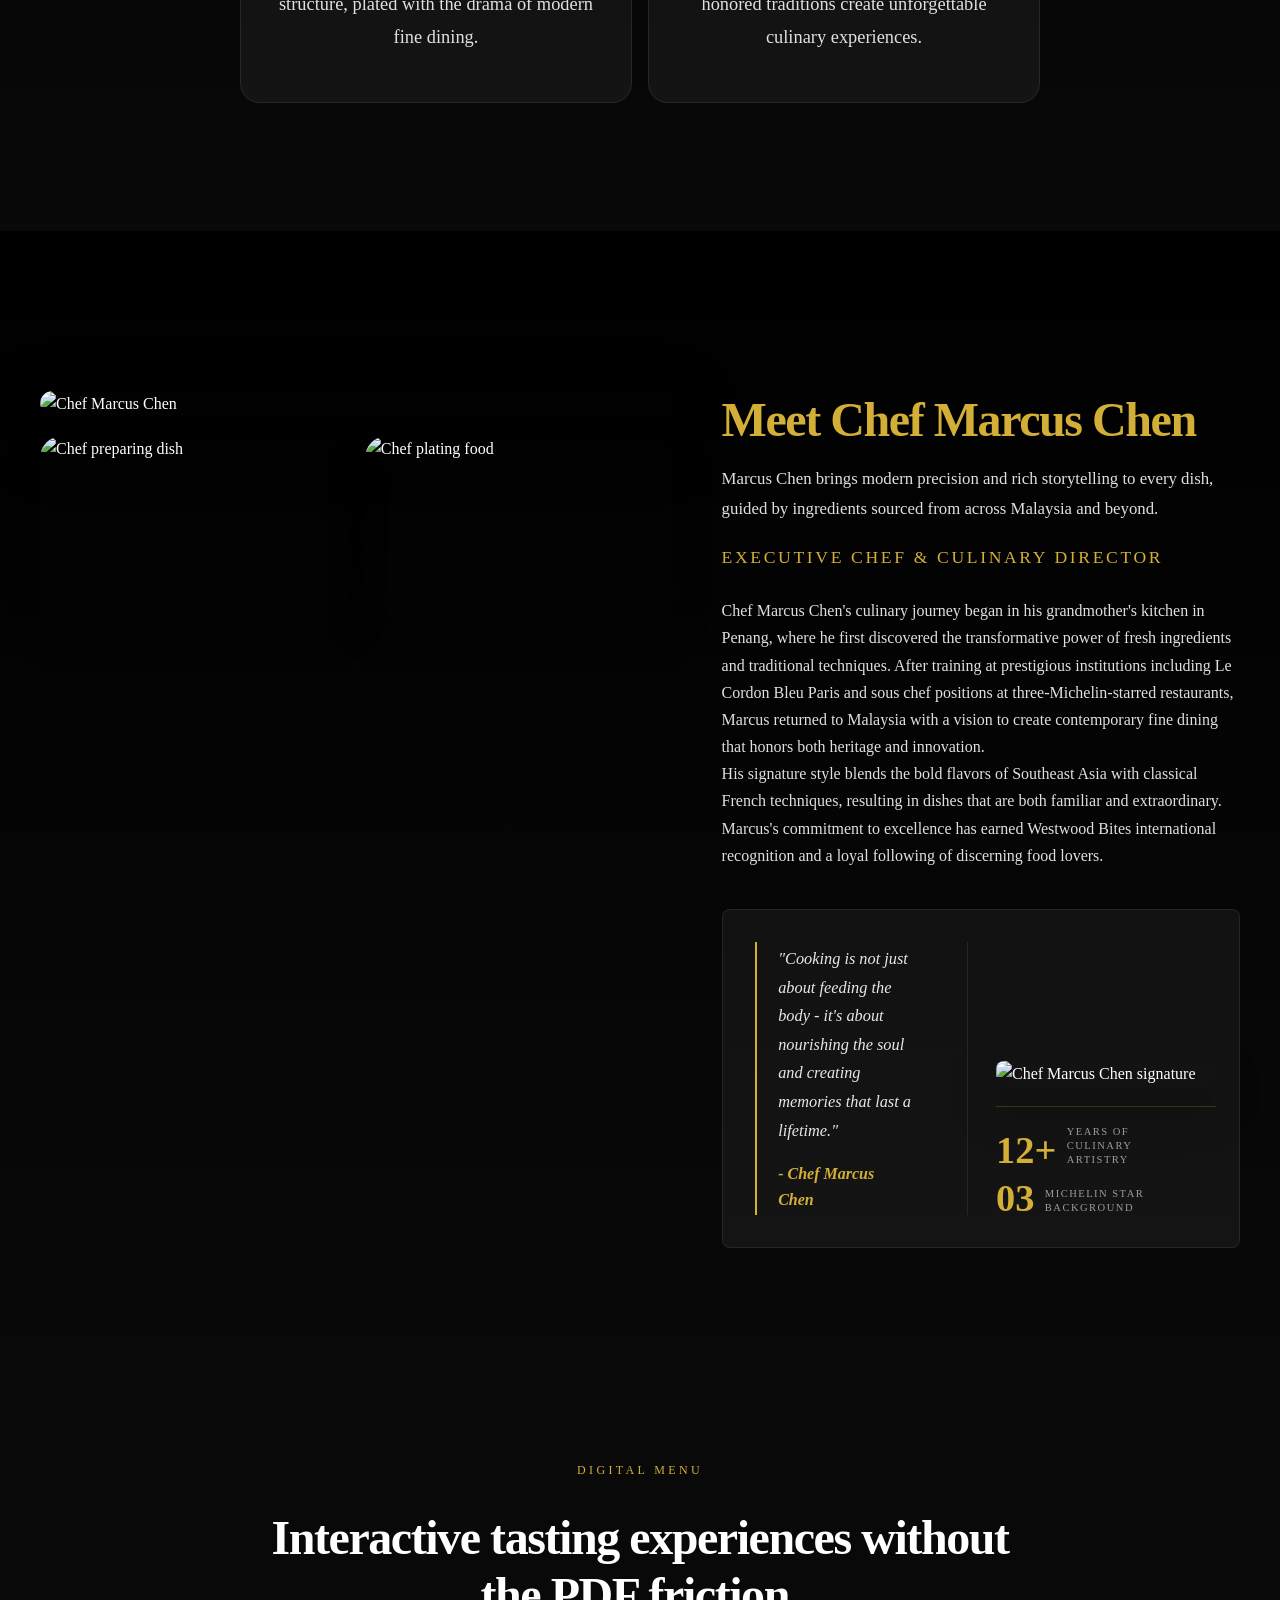
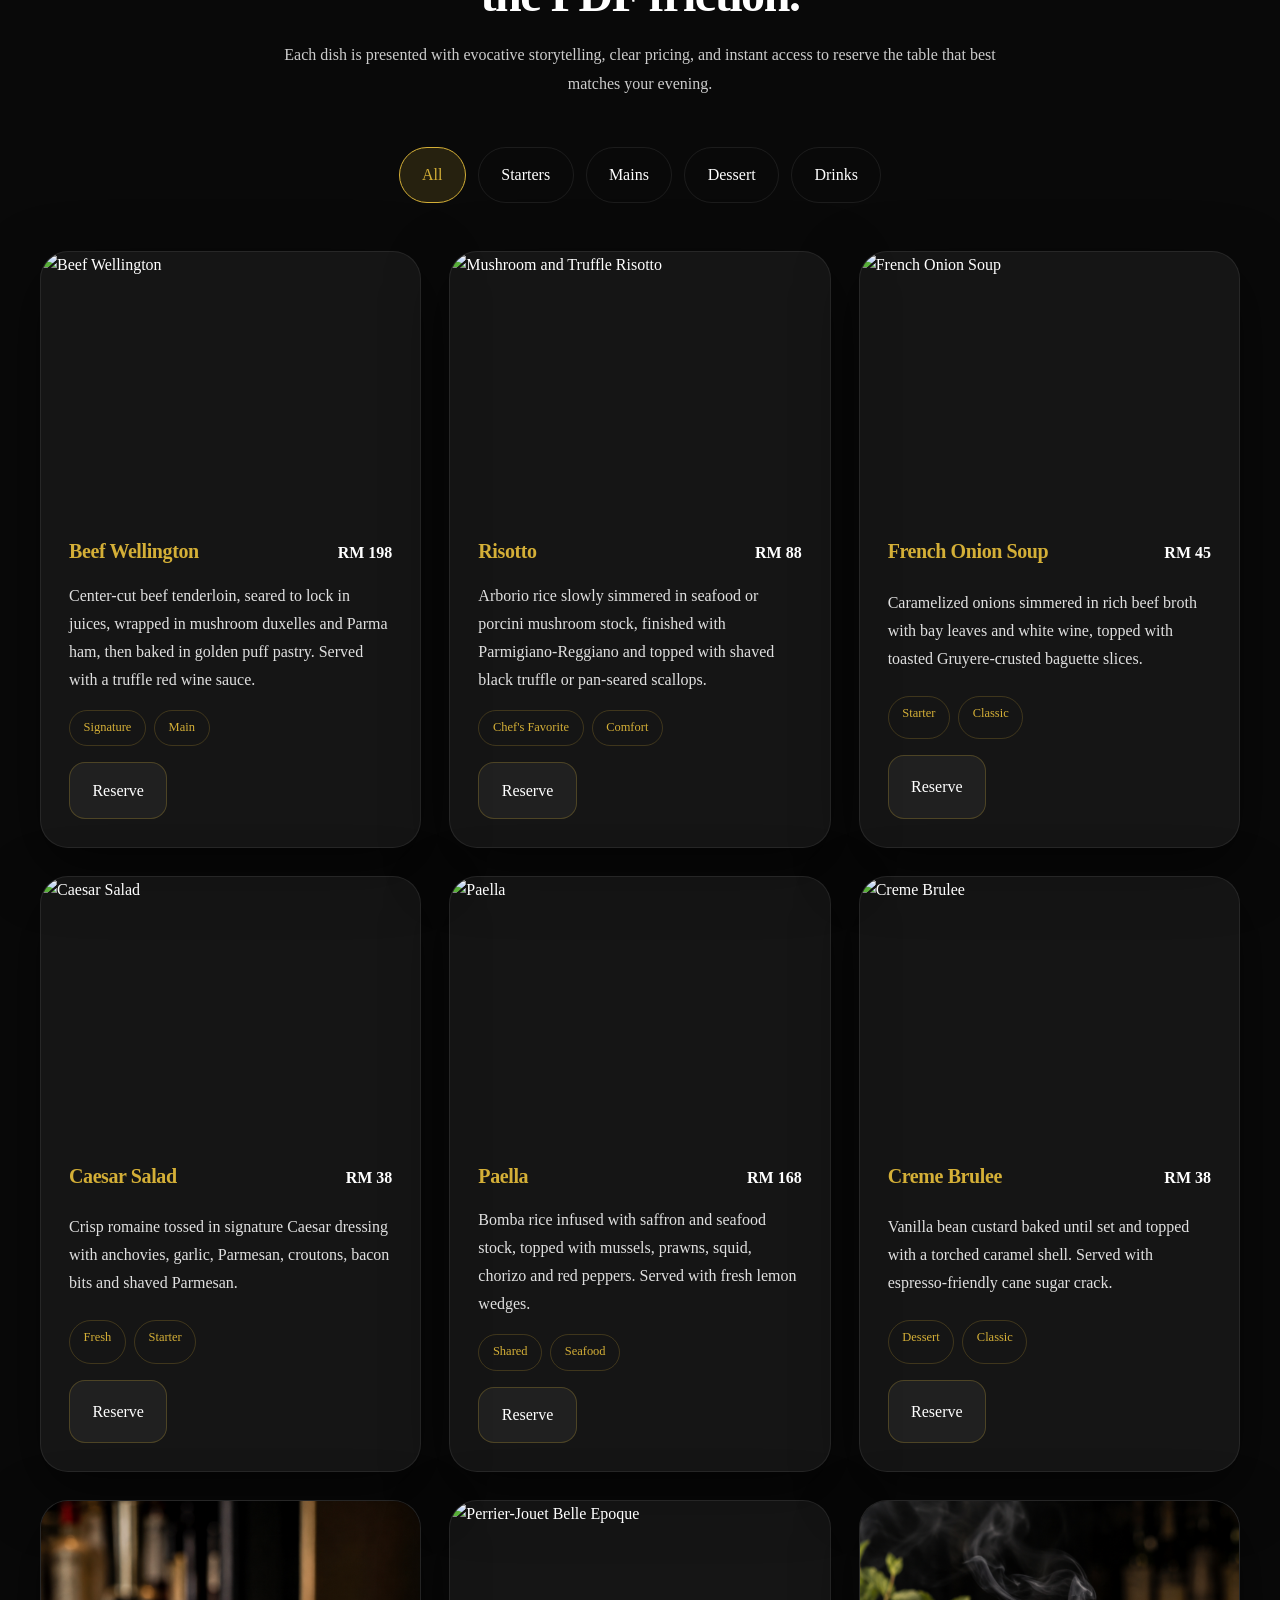
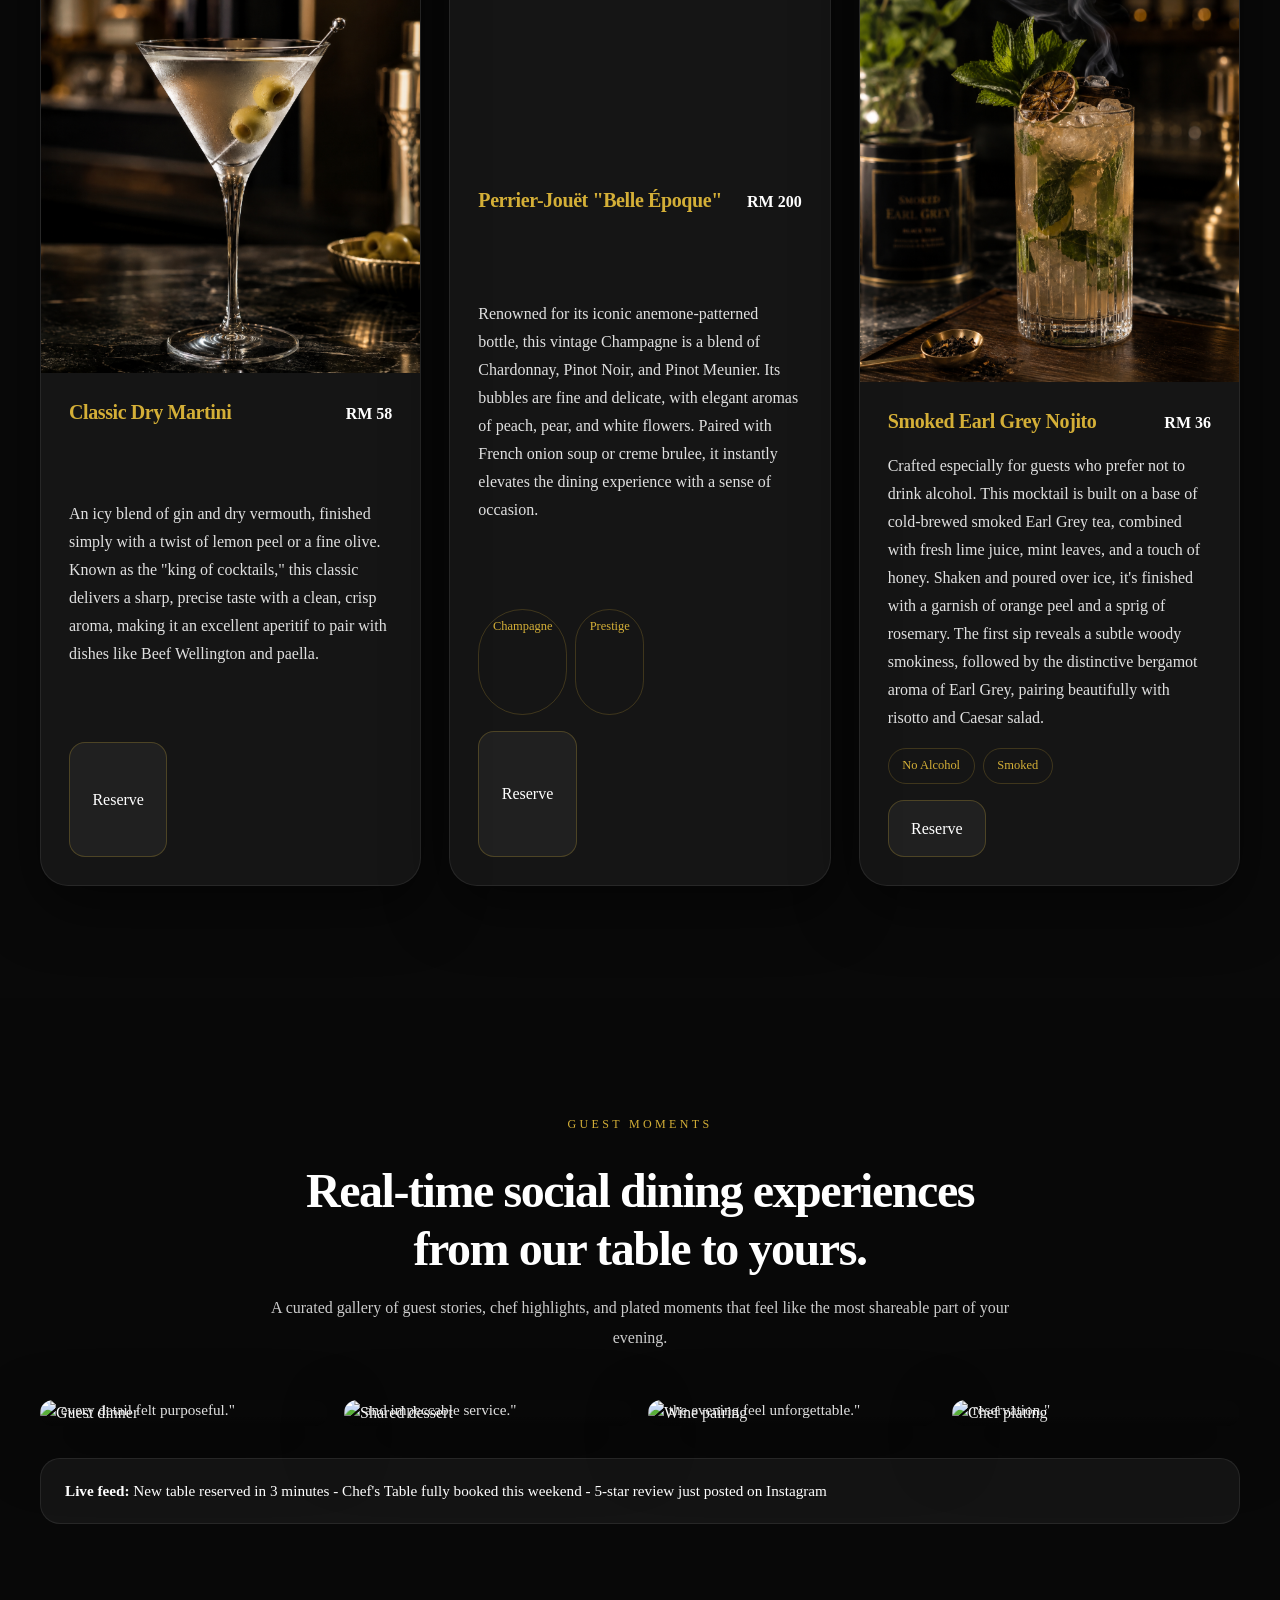
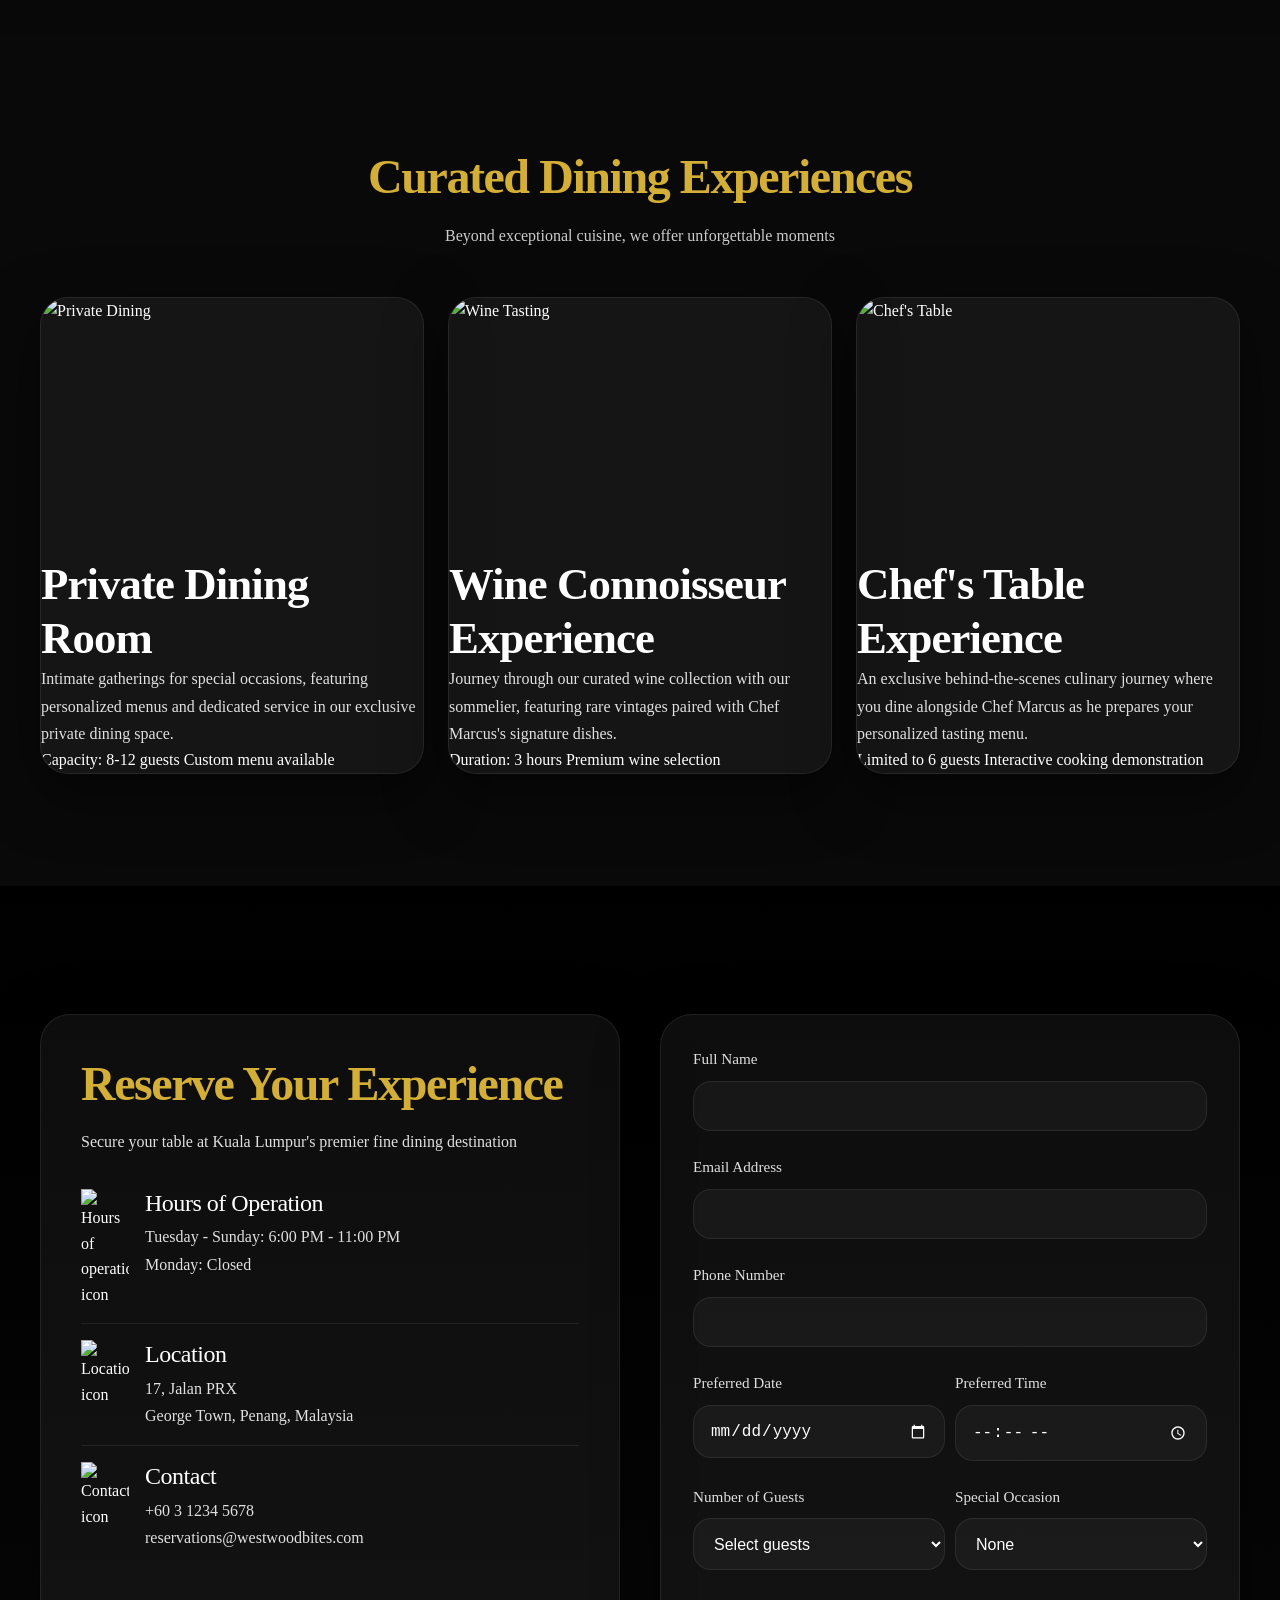
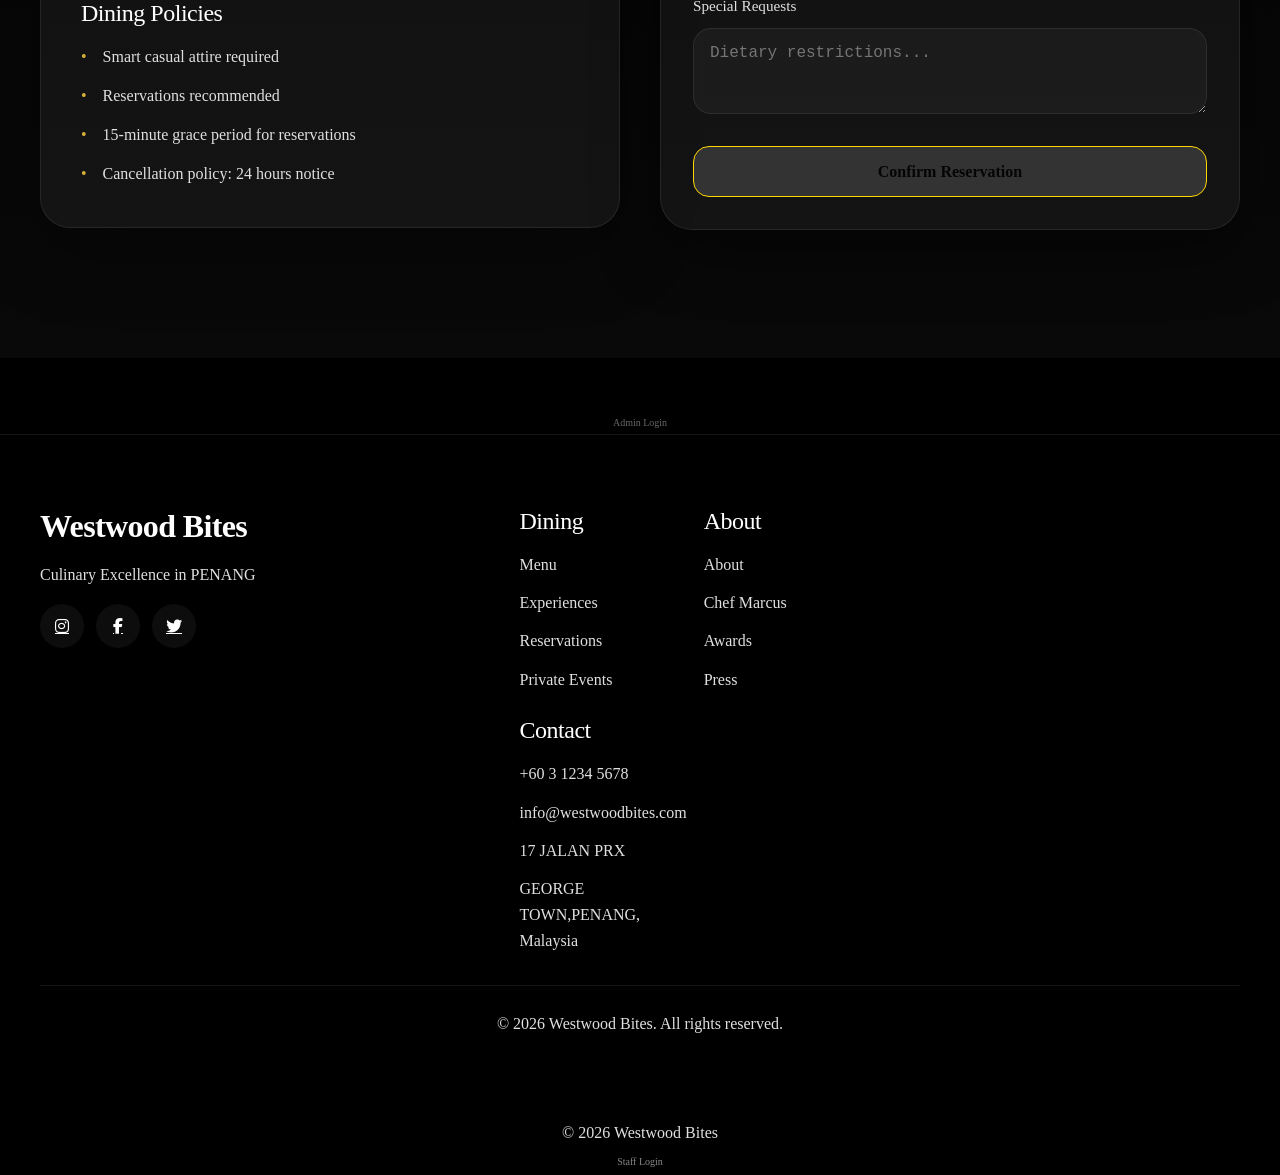
==== commit 1ddfafab: "Update index.html" ====
--- a/index.html
+++ b/index.html
@@ -41,6 +41,21 @@
                 <li><a href="#gallery" class="nav-link">Gallery </a></li>
                 <li><a href="#reservation" class="nav-link">Reserve </a></li>
                 <li>
+                    <label class="language-picker" aria-label="Select language">
+                        <span class="language-picker-label">Language</span>
+                        <select class="language-select">
+                            <option value="en">English</option>
+                            <option value="ms">Malay</option>
+                            <option value="es">Espanol</option>
+                            <option value="fr">Francais</option>
+                            <option value="de">Deutsch</option>
+                            <option value="it">Italiano</option>
+                            <option value="pt">Portugues</option>
+                            <option value="ar">Arabic</option>
+                        </select>
+                    </label>
+                </li>
+                <li>
                     <button class="theme-toggle" type="button" aria-label="Switch to light mode" aria-pressed="false">
                         <span class="theme-toggle-icon" aria-hidden="true"></span>
                         <span class="theme-toggle-text">Light</span>
@@ -406,7 +421,7 @@
 
                 <div class="reservation-details">
                     <div class="detail">
-                        <img src="icon-hours.svg" alt="Hours of operation icon">
+                        <img class="detail-icon" src="icon-hours.svg" alt="Hours of operation icon">
                         <div>
                             <h4>Hours of Operation</h4>
                             <p>Tuesday - Sunday: 6:00 PM - 11:00 PM</p>
@@ -414,14 +429,14 @@
                         </div>
                     </div>
                     <div class="detail">
-                        <img class="icon-location.svg" src="icon-location.svg" alt="Location icon">
+                        <img class="detail-icon" src="icon-location.svg" alt="Location icon">
                         <div>
                             <h4>Location</h4>
                             <p>17, Jalan PRX <br>George Town, Penang, Malaysia</p>
                         </div>
                     </div>
                     <div class="detail">
-                        <img class="icon-contact.svg" src="icon-contact.svg" alt="Contact icon">
+                        <img class="detail-icon" src="icon-contact.svg" alt="Contact icon">
                         <div>
                             <h4>Contact</h4>
                             <p>+60 3 1234 5678</p>
